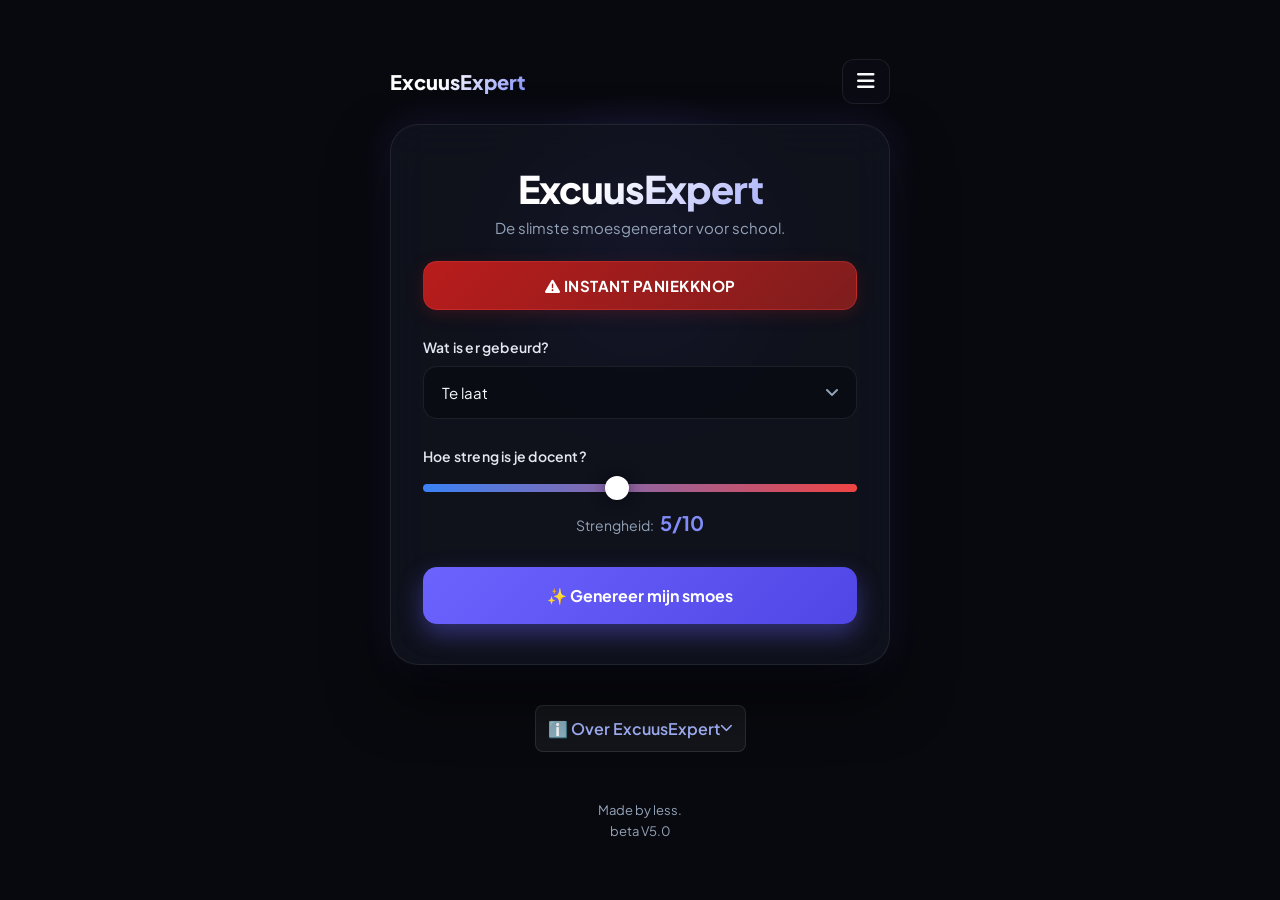
==== index.html @ adcd4248 "Update navigation menu with new links" ====
<!DOCTYPE html>
<html lang="nl">
<head>
  <meta charset="UTF-8">
  <meta name="viewport" content="width=device-width, initial-scale=1.0">

  <title>ExcuusExpert 🤫 De 100+ Beste Schoolsmoesjes (Die Écht Werken)</title>

  <!-- Google SEO & Favicon -->
  <meta name="description" content="Te laat gekomen of je huiswerk vergeten? 😱 Geen paniek! Vind op ExcuusExpert direct de meest geloofwaardige en waterdichte smoesjes voor school.">
  <link rel="icon" type="image/png" href="jouw-logo.png">
  <meta name="google-site-verification" content="6CH9S9xC1Fp_FROwEj38SJQM01kB6wiO9QQFOhzRPNw" />

  <!-- Modern Lettertype & FontAwesome Iconen -->
  <link rel="preconnect" href="https://fonts.googleapis.com">
  <link rel="preconnect" href="https://fonts.gstatic.com" crossorigin>
  <link href="https://fonts.googleapis.com/css2?family=Plus+Jakarta+Sans:wght@400;500;600;700;800&display=swap" rel="stylesheet">
  <link rel="stylesheet" href="https://cdnjs.cloudflare.com/ajax/libs/font-awesome/6.4.0/css/all.min.css">
  <script data-goatcounter="https://excuusexpert.goatcounter.com/count" async src="//gc.zgo.at/count.js"></script>

  <link rel="stylesheet" href="style.css">
</head>

<body>

  <!-- NAVBAR MET HAMBURGER MENU -->
  <header class="navbar">
    <div class="nav-brand">ExcuusExpert</div>
    <button class="hamburger-btn" id="hamburgerBtn" onclick="toggleMenu()" aria-label="Menu">
      <i class="fa-solid fa-bars" id="hamburgerIcon"></i>
    </button>
    <nav class="nav-menu" id="navMenu">
  <ul>
    <li><a href="#" onclick="toggleMenu()"><i class="fa-solid fa-house"></i> Home</a></li>
    <li><a href="https://excuusexpert.github.io/studytrack" target="_blank" onclick="toggleMenu()"><i class="fa-solid fa-calendar-check"></i> StudyTrack - Huiswerk & Toets Planner</a></li>
    <li><a href="#" onclick="toggleMenu(); openSubmitModal();"><i class="fa-solid fa-paper-plane"></i> Smoes Insturen</a></li>
    <li><a href="https://snapchat.com/add/Excuus-Expert" target="_blank" onclick="toggleMenu()"><i class="fa-brands fa-snapchat"></i> Snapchat</a></li>
  </ul>
</nav>
  </header>

  <div class="container">

    <h1 class="logo">ExcuusExpert</h1>
    <p class="description">De slimste smoesgenerator voor school.</p>

    <!-- INSTANT PANIEKKNOP -->
    <div class="panic-container">
      <button id="panicBtn" onclick="generatePanicExcuse()">
        <i class="fa-solid fa-triangle-exclamation"></i> INSTANT PANIEKKNOP
      </button>
    </div>

    <label for="probleem">Wat is er gebeurd?</label>
    <div class="select-wrapper">
      <select id="probleem">
        <option value="Te laat">Te laat</option>
        <option value="Huiswerk vergeten">Huiswerk vergeten</option>
        <option value="Proefwerk niet geleerd">Proefwerk niet geleerd</option>
        <option value="Boek vergeten">Boek vergeten</option>
        <option value="Te weinig tijd gehad">Te weinig tijd gehad</option>
      </select>
    </div>

    <div class="slider-container">
      <label for="strengheid">Hoe streng is je docent?</label>
      <input
        class="slider"
        type="range"
        id="strengheid"
        min="1"
        max="10"
        value="5"
        step="1"
        oninput="document.getElementById('strengheidWaarde').textContent = this.value;"
      >
      <div class="strength-display">
        Strengheid: <span class="strength-number"><span id="strengheidWaarde">5</span>/10</span>
      </div>
    </div>

    <button class="generate-button" id="generateButton" type="button">
      ✨ Genereer mijn smoes
    </button>

    <div class="result" id="result">
      <div class="result-title">
        <i class="fa-solid fa-lightbulb"></i> Jouw smoes
      </div>
      <div class="result-text" id="resultText"></div>

      <div class="button-group">
        <button id="copyBtn" class="action-btn">
          <i class="fa-regular fa-copy"></i> Kopieer
        </button>
        <button id="shareBtn" class="action-btn">
          <i class="fa-solid fa-share-nodes"></i> Deel dit!
        </button>
      </div>
    </div>

  </div>

  <!-- PANIEK MODAL POP-UP -->
  <div id="panicModal" class="modal-overlay" onclick="closePanicModal(event)">
    <div class="modal-card">
      <div class="modal-header">
        <span class="modal-badge">🚨 SPOEDEXCUUS</span>
        <button class="close-btn" onclick="closePanicModalDirect()">&times;</button>
      </div>
      <p id="panicText" class="modal-text"></p>
      <button class="copy-panic-btn" onclick="copyPanicExcuse()">
        <i class="fa-regular fa-copy"></i> Kopieer Excuus
      </button>
    </div>
  </div>

  <!-- INSTUUR MODAL POP-UP -->
  <div id="submitModal" class="modal-overlay" onclick="closeSubmitModal(event)">
    <div class="modal-card submit-card">
      <div class="modal-header">
        <span class="modal-badge" style="background: rgba(108, 99, 255, 0.2); color: #a5b4fc;">💡 SMOES INSTUREN</span>
        <button class="close-btn" onclick="closeSubmitModalDirect()">&times;</button>
      </div>
      
      <form id="excuseForm" action="https://formspree.io/f/xkjngdbl" method="POST" onsubmit="handleFormSubmit(event)">
        <textarea name="smoes" class="submit-textarea" placeholder="Typ hier jouw meesterlijke smoes..." required></textarea>
        <button type="submit" class="generate-button" style="margin-top: 0; padding: 12px;">
          🚀 Versturen
        </button>
      </form>
    </div>
  </div>
  
    <!-- INKLAPBAAR SEO-BLOK (Strak voor scholieren, perfect voor Google) -->
  <div class="seo-accordion-container" style="max-width: 600px; margin: 40px auto 20px auto; padding: 0 20px;">
    <details style="background: rgba(255, 255, 255, 0.05); border: 1px solid rgba(255, 255, 255, 0.1); border-radius: 8px; padding: 12px; cursor: pointer;">
      <summary style="font-weight: 600; color: #a5b4fc; outline: none; list-style: none; display: flex; justify-content: space-between; align-items: center;">
        <span>ℹ️ Over ExcuusExpert</span>
        <i class="fa-solid fa-chevron-down" style="font-size: 0.8rem;"></i>
      </summary>
      <div class="seo-content" style="margin-top: 12px; font-size: 0.85rem; color: #cbd5e1; line-height: 1.6; text-align: left; cursor: default;">
        <h2 style="font-size: 1rem; color: #fff; margin-bottom: 8px;">Waarom ExcuusExpert?</h2>
        <p>Zit je in de knel op de middelbare school? ExcuusExpert helpt je direct uit de brand met de meest geloofwaardige <strong>schoolsmoesjes</strong>. Of je nu een <strong>excuus voor te laat komen</strong> zoekt, je <strong>huiswerk vergeten</strong> bent, of simpelweg <strong>te weinig tijd gehad</strong> hebt voor je proefwerk; onze slimme generator past het excuus aan op de strengheid van jouw docent. Gebruik de instant panieknop voor acute situaties in de gang!</p>
        <p style="margin-top: 8px;">Onze database bevat waterdichte smoesjes voor school. Mocht je zelf een goede smoes hebben, dan kan je altijd eentje insturen! Vermeld dan wel even in welke categorie en welke strengheid hij moet.</p>
      </div>
    </details>
  </div>

  <!-- FOOTER -->
  <footer class="footer-text">
    <p>Made by less.<br>
     
    
    
    <a href="https://snapchat.com/add/Excuus-Expert" target="_blank" rel="noopener noreferrer" class="footer-snapchat-btn">
       
    </a>

    <p>beta V5.0</p>
  </footer>

  <script src="script.js"></script>
</body>
</html>
---- style.css ----
:root {
  --bg-dark: #08090e;
  --card-bg: rgba(18, 20, 33, 0.75);
  --input-bg: rgba(10, 12, 20, 0.8);
  --border-color: rgba(255, 255, 255, 0.08);
  --border-hover: rgba(108, 99, 255, 0.4);
  --primary: #6c63ff;
  --primary-gradient: linear-gradient(135deg, #6c63ff 0%, #4f46e5 100%);
  --primary-glow: rgba(108, 99, 255, 0.4);
  --text-main: #f8fafc;
  --text-muted: #94a3b8;
}

* {
  box-sizing: border-box;
  margin: 0;
  padding: 0;
}

body {
  background-color: var(--bg-dark);
  color: var(--text-main);
  font-family: 'Plus Jakarta Sans', Arial, sans-serif;
  min-height: 100vh;
  display: flex;
  flex-direction: column;
  justify-content: center;
  align-items: center;
  padding: 24px 16px;
  overflow-x: hidden;
  position: relative;
}

body::before {
  content: '';
  position: absolute;
  width: 350px;
  height: 350px;
  background: radial-gradient(circle, rgba(108, 99, 255, 0.25) 0%, rgba(0,0,0,0) 70%);
  top: 10%;
  left: 50%;
  transform: translateX(-50%);
  z-index: -1;
  animation: pulseGlow 8s ease-in-out infinite alternate;
}

@keyframes pulseGlow {
  0% { transform: translateX(-50%) scale(0.8); opacity: 0.5; }
  100% { transform: translateX(-50%) scale(1.3); opacity: 0.9; }
}

/* ================================
   NAVBAR & HAMBURGER MENU
================================= */
.navbar {
  width: 100%;
  max-width: 500px;
  display: flex;
  justify-content: space-between;
  align-items: center;
  margin-bottom: 20px;
  position: relative;
  z-index: 1000;
}

.nav-brand {
  font-size: 20px;
  font-weight: 800;
  background: linear-gradient(135deg, #ffffff 40%, #818cf8 100%);
  -webkit-background-clip: text;
  -webkit-text-fill-color: transparent;
}

.hamburger-btn {
  background: var(--input-bg);
  border: 1px solid var(--border-color);
  color: var(--text-main);
  font-size: 20px;
  padding: 10px 14px;
  border-radius: 12px;
  cursor: pointer;
  transition: all 0.2s ease;
}

.hamburger-btn:hover {
  border-color: var(--border-hover);
  color: #818cf8;
}

.nav-menu {
  display: none;
  position: absolute;
  top: 50px;
  right: 0;
  width: 200px;
  background: rgba(18, 20, 33, 0.95);
  backdrop-filter: blur(20px);
  -webkit-backdrop-filter: blur(20px);
  border: 1px solid var(--border-color);
  border-radius: 16px;
  padding: 10px 0;
  box-shadow: 0 10px 30px rgba(0, 0, 0, 0.5);
}

.nav-menu.active {
  display: block;
  animation: popup 0.2s cubic-bezier(0.16, 1, 0.3, 1);
}

.nav-menu ul {
  list-style: none;
}

.nav-menu li a {
  display: flex;
  align-items: center;
  gap: 10px;
  padding: 12px 20px;
  color: var(--text-main);
  text-decoration: none;
  font-size: 14px;
  font-weight: 600;
  transition: background 0.2s ease, color 0.2s ease;
}

.nav-menu li a:hover {
  background: rgba(108, 99, 255, 0.15);
  color: #818cf8;
}

/* ================================
   CONTAINER (GLASSMORPHISM)
================================= */
.container {
  width: 100%;
  max-width: 500px;
  background: var(--card-bg);
  backdrop-filter: blur(20px);
  -webkit-backdrop-filter: blur(20px);
  padding: 40px 32px;
  border-radius: 28px;
  border: 1px solid var(--border-color);
  box-shadow: 0 30px 60px rgba(0, 0, 0, 0.6),
              0 0 40px rgba(108, 99, 255, 0.15);
  transition: border-color 0.3s ease;
}

.logo {
  text-align: center;
  font-size: 38px;
  font-weight: 800;
  margin-bottom: 6px;
  background: linear-gradient(135deg, #ffffff 40%, #818cf8 100%);
  -webkit-background-clip: text;
  -webkit-text-fill-color: transparent;
  letter-spacing: -1px;
}

.description {
  text-align: center;
  color: var(--text-muted);
  font-size: 15px;
  margin-bottom: 24px;
}

/* ================================
   PANIEKKNOP STYLING
================================= */
.panic-container {
  width: 100%;
  margin: 0 auto 28px auto;
  text-align: center;
}

#panicBtn {
  width: 100%;
  padding: 14px 18px;
  background: linear-gradient(135deg, #b91c1c 0%, #7f1d1d 100%);
  color: #ffffff;
  font-family: inherit;
  font-size: 15px;
  font-weight: 700;
  border: 1px solid rgba(239, 68, 68, 0.3);
  border-radius: 14px;
  cursor: pointer;
  box-shadow: 0 4px 15px rgba(127, 29, 29, 0.35);
  transition: all 0.2s ease;
  letter-spacing: 0.5px;
}

#panicBtn:hover {
  background: linear-gradient(135deg, #dc2626 0%, #991b1b 100%);
  box-shadow: 0 6px 20px rgba(220, 38, 38, 0.4);
}

#panicBtn:active {
  transform: scale(0.98);
}

label {
  display: block;
  font-size: 14px;
  font-weight: 600;
  margin-bottom: 10px;
  color: #e2e8f0;
  letter-spacing: 0.2px;
}

.select-wrapper {
  position: relative;
}

.select-wrapper::after {
  content: '\f107';
  font-family: 'Font Awesome 6 Free';
  font-weight: 900;
  position: absolute;
  right: 18px;
  top: 50%;
  transform: translateY(-50%);
  color: var(--text-muted);
  pointer-events: none;
  transition: color 0.2s ease;
}

select {
  width: 100%;
  padding: 16px 18px;
  background: var(--input-bg);
  color: var(--text-main);
  border: 1px solid var(--border-color);
  border-radius: 14px;
  font-size: 15px;
  font-family: inherit;
  outline: none;
  cursor: pointer;
  appearance: none;
  -webkit-appearance: none;
  transition: all 0.25s ease;
}

select:hover, select:focus {
  border-color: var(--border-hover);
  box-shadow: 0 0 15px rgba(108, 99, 255, 0.15);
}

.slider-container {
  margin-top: 28px;
}

.slider {
  width: 100%;
  height: 8px;
  border-radius: 10px;
  background: linear-gradient(to right, #3b82f6, #ef4444);
  outline: none;
  cursor: pointer;
  appearance: none;
  -webkit-appearance: none;
}

.slider::-webkit-slider-thumb {
  appearance: none;
  -webkit-appearance: none;
  width: 24px;
  height: 24px;
  border-radius: 50%;
  background: #ffffff;
  box-shadow: 0 0 15px rgba(0, 0, 0, 0.5);
  cursor: pointer;
  transition: transform 0.15s ease, box-shadow 0.15s ease;
}

.slider::-webkit-slider-thumb:hover {
  transform: scale(1.15);
  box-shadow: 0 0 20px rgba(255, 255, 255, 0.8);
}

.strength-display {
  text-align: center;
  margin-top: 14px;
  color: var(--text-muted);
  font-size: 14px;
}

.strength-number {
  color: #818cf8;
  font-size: 20px;
  font-weight: 700;
  margin-left: 4px;
}

.generate-button {
  width: 100%;
  margin-top: 32px;
  padding: 18px;
  border: none;
  border-radius: 14px;
  background: var(--primary-gradient);
  color: white;
  font-size: 16px;
  font-weight: 700;
  font-family: inherit;
  cursor: pointer;
  box-shadow: 0 10px 25px var(--primary-glow);
  transition: all 0.25s ease;
  position: relative;
  overflow: hidden;
}

.generate-button:hover {
  transform: translateY(-2px);
  box-shadow: 0 14px 30px rgba(108, 99, 255, 0.5);
}

.generate-button:active {
  transform: translateY(1px);
}

.generate-button:disabled {
  opacity: 0.6;
  cursor: not-allowed;
  transform: none;
}

.result {
  display: none;
  margin-top: 28px;
  padding: 24px;
  background: var(--input-bg);
  border: 1px solid var(--border-color);
  border-radius: 18px;
  animation: popup 0.3s cubic-bezier(0.16, 1, 0.3, 1);
}

@keyframes popup {
  from { opacity: 0; transform: translateY(12px) scale(0.98); }
  to { opacity: 1; transform: translateY(0) scale(1); }
}

.result-title {
  color: #818cf8;
  font-weight: 700;
  font-size: 12px;
  text-transform: uppercase;
  letter-spacing: 1px;
  margin-bottom: 12px;
  display: flex;
  align-items: center;
  gap: 6px;
}

.result-text {
  color: #f1f5f9;
  line-height: 1.65;
  font-size: 16px;
  font-weight: 500;
}

.button-group {
  display: grid;
  grid-template-columns: 1fr 1fr;
  gap: 12px;
  margin-top: 20px;
}

.action-btn {
  padding: 14px 16px;
  border: none;
  border-radius: 12px;
  font-size: 14px;
  font-weight: 700;
  font-family: inherit;
  cursor: pointer;
  display: flex;
  align-items: center;
  justify-content: center;
  gap: 8px;
  transition: all 0.2s ease;
}

#copyBtn {
  background: rgba(255, 255, 255, 0.05);
  color: var(--text-main);
  border: 1px solid var(--border-color);
}

#copyBtn:hover {
  background: rgba(255, 255, 255, 0.1);
  border-color: rgba(255, 255, 255, 0.2);
}

#shareBtn {
  background: var(--primary-gradient);
  color: #ffffff;
  box-shadow: 0 4px 15px var(--primary-glow);
}

#shareBtn:hover {
  transform: translateY(-1px);
  box-shadow: 0 6px 20px rgba(108, 99, 255, 0.5);
}

.footer-text {
  text-align: center;
  color: var(--text-muted);
  font-size: 13px;
  margin-top: 28px;
  line-height: 1.6;
}

.footer-text a {
  color: #818cf8;
  text-decoration: none;
  transition: color 0.2s ease;
}

.footer-text a:hover {
  color: #ffffff;
  text-decoration: underline;
}

.footer-submit-btn {
  color: #818cf8;
  background: none;
  border: none;
  font-family: inherit;
  font-size: 13px;
  font-weight: 700;
  cursor: pointer;
  text-decoration: underline;
  padding: 0;
}

.footer-submit-btn:hover {
  color: #ffffff;
}

.modal-overlay {
  display: none;
  position: fixed;
  top: 0;
  left: 0;
  width: 100vw;
  height: 100vh;
  background: rgba(4, 5, 8, 0.85);
  backdrop-filter: blur(8px);
  -webkit-backdrop-filter: blur(8px);
  z-index: 9999;
  justify-content: center;
  align-items: center;
  padding: 20px;
  box-sizing: border-box;
}

.modal-card {
  background: rgba(18, 20, 33, 0.95);
  border: 1px solid rgba(239, 68, 68, 0.4);
  box-shadow: 0 0 40px rgba(239, 68, 68, 0.25);
  border-radius: 24px;
  padding: 24px;
  max-width: 420px;
  width: 100%;
  text-align: center;
  margin: auto;
  box-sizing: border-box;
  animation: popUp 0.25s ease-out;
}

.submit-card {
  border-color: rgba(108, 99, 255, 0.4) !important;
  box-shadow: 0 0 40px rgba(108, 99, 255, 0.25) !important;
}

.submit-textarea {
  width: 100%;
  min-height: 90px;
  background: var(--input-bg);
  color: var(--text-main);
  border: 1px solid var(--border-color);
  border-radius: 12px;
  padding: 12px;
  font-family: inherit;
  font-size: 14px;
  resize: vertical;
  margin-bottom: 16px;
  outline: none;
  box-sizing: border-box;
}

.submit-textarea:focus {
  border-color: var(--border-hover);
}

@keyframes popUp {
  from { transform: scale(0.8); opacity: 0; }
  to { transform: scale(1); opacity: 1; }
}

.modal-header {
  display: flex;
  justify-content: space-between;
  align-items: center;
  margin-bottom: 16px;
}

.modal-badge {
  background: rgba(239, 68, 68, 0.2);
  color: #fca5a5;
  font-size: 11px;
  font-weight: 800;
  padding: 4px 12px;
  border-radius: 20px;
}

.close-btn {
  background: none;
  border: none;
  color: #94a3b8;
  font-size: 24px;
  cursor: pointer;
}

.modal-text {
  font-size: 16px;
  color: #ffffff;
  line-height: 1.5;
  margin-bottom: 20px;
  font-weight: 600;
}

.copy-panic-btn {
  width: 100%;
  padding: 12px;
  background: rgba(255, 255, 255, 0.08);
  border: 1px solid rgba(255, 255, 255, 0.15);
  border-radius: 12px;
  color: #fff;
  font-weight: 700;
  cursor: pointer;
}

@media (max-width: 500px) {
  .container { padding: 28px 20px; }
  .logo { font-size: 32px; }
  .button-group { grid-template-columns: 1fr; }
}
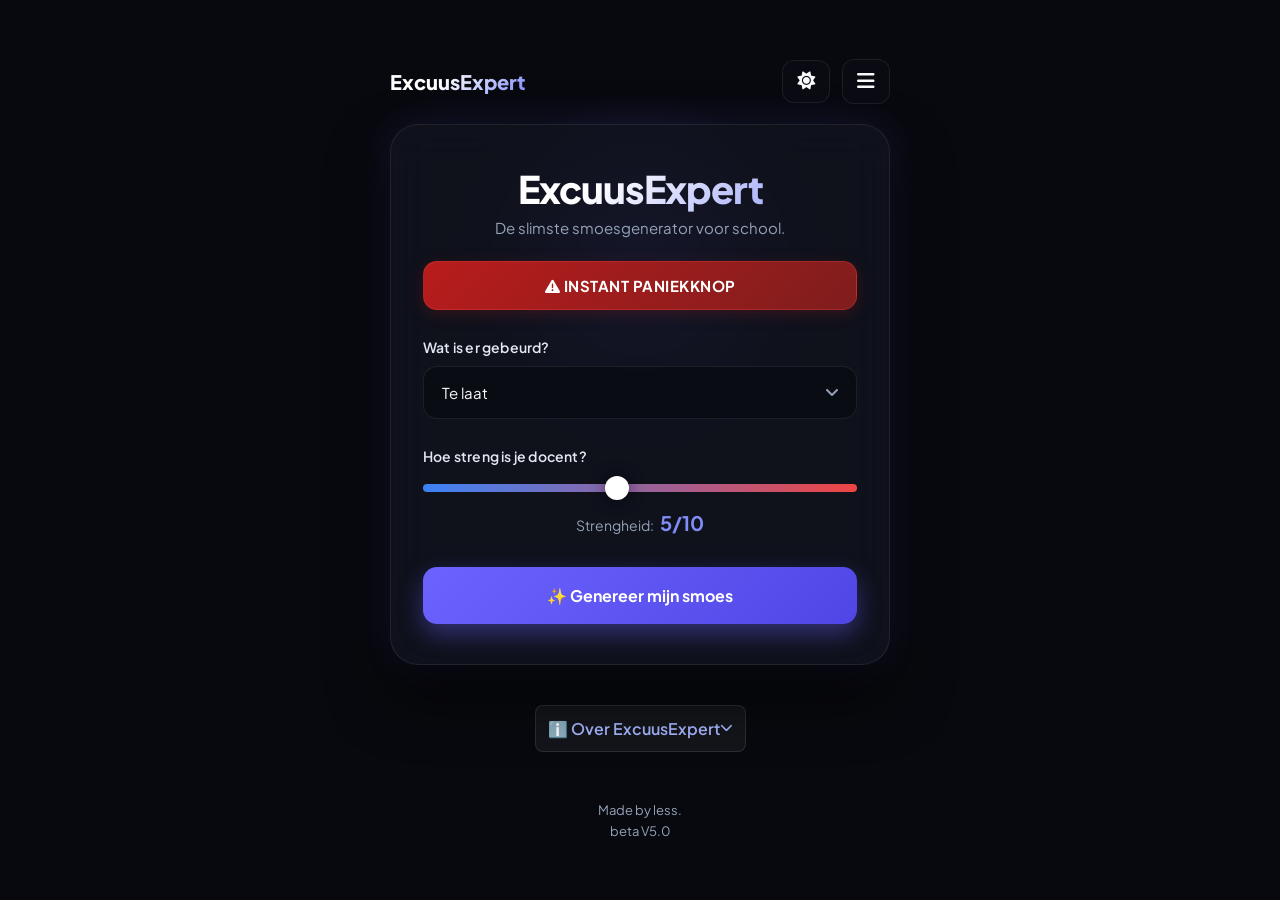
==== commit 5626e564: "Update navbar and footer structure in index.html" ====
--- a/index.html
+++ b/index.html
@@ -23,25 +23,33 @@
 
 <body>
 
-  <!-- NAVBAR MET HAMBURGER MENU -->
+  <!-- NAVBAR MET THEMA TOGGLE & HAMBURGER MENU -->
   <header class="navbar">
-    <div class="nav-brand">ExcuusExpert</div>
-    <button class="hamburger-btn" id="hamburgerBtn" onclick="toggleMenu()" aria-label="Menu">
-      <i class="fa-solid fa-bars" id="hamburgerIcon"></i>
-    </button>
+    <div class="nav-brand">Excuus<span>Expert</span></div>
+
+    <div class="nav-actions">
+      <button class="theme-toggle-btn" id="themeToggleBtn" onclick="toggleTheme()" aria-label="Thema wisselen">
+        <i class="fa-solid fa-sun" id="themeIcon"></i>
+      </button>
+
+      <button class="hamburger-btn" id="hamburgerBtn" onclick="toggleMenu()" aria-label="Menu">
+        <i class="fa-solid fa-bars" id="hamburgerIcon"></i>
+      </button>
+    </div>
+
     <nav class="nav-menu" id="navMenu">
-  <ul>
-    <li><a href="#" onclick="toggleMenu()"><i class="fa-solid fa-house"></i> Home</a></li>
-    <li><a href="https://excuusexpert.github.io/studytrack" target="_blank" onclick="toggleMenu()"><i class="fa-solid fa-calendar-check"></i> StudyTrack - Huiswerk & Toets Planner</a></li>
-    <li><a href="#" onclick="toggleMenu(); openSubmitModal();"><i class="fa-solid fa-paper-plane"></i> Smoes Insturen</a></li>
-    <li><a href="https://snapchat.com/add/Excuus-Expert" target="_blank" onclick="toggleMenu()"><i class="fa-brands fa-snapchat"></i> Snapchat</a></li>
-  </ul>
-</nav>
+      <ul>
+        <li><a href="https://excuusexpert.github.io/home/" onclick="toggleMenu()"><i class="fa-solid fa-house"></i> Home</a></li>
+        <li><a href="https://excuusexpert.github.io/studytrack" target="_blank" onclick="toggleMenu()"><i class="fa-solid fa-calendar-check"></i> StudyTrack - Huiswerk & Toets Planner</a></li>
+        <li><a href="#" onclick="toggleMenu(); openSubmitModal();"><i class="fa-solid fa-paper-plane"></i> Smoes Insturen</a></li>
+        <li><a href="https://snapchat.com/add/Excuus-Expert" target="_blank" onclick="toggleMenu()"><i class="fa-brands fa-snapchat"></i> Snapchat</a></li>
+      </ul>
+    </nav>
   </header>
 
   <div class="container">
 
-    <h1 class="logo">ExcuusExpert</h1>
+    <h1 class="logo">Excuus<span>Expert</span></h1>
     <p class="description">De slimste smoesgenerator voor school.</p>
 
     <!-- INSTANT PANIEKKNOP -->
@@ -132,7 +140,7 @@
     </div>
   </div>
   
-    <!-- INKLAPBAAR SEO-BLOK (Strak voor scholieren, perfect voor Google) -->
+  <!-- INKLAPBAAR SEO-BLOK -->
   <div class="seo-accordion-container" style="max-width: 600px; margin: 40px auto 20px auto; padding: 0 20px;">
     <details style="background: rgba(255, 255, 255, 0.05); border: 1px solid rgba(255, 255, 255, 0.1); border-radius: 8px; padding: 12px; cursor: pointer;">
       <summary style="font-weight: 600; color: #a5b4fc; outline: none; list-style: none; display: flex; justify-content: space-between; align-items: center;">
@@ -149,14 +157,8 @@
 
   <!-- FOOTER -->
   <footer class="footer-text">
-    <p>Made by less.<br>
-     
-    
-    
-    <a href="https://snapchat.com/add/Excuus-Expert" target="_blank" rel="noopener noreferrer" class="footer-snapchat-btn">
-       
-    </a>
-
+    <p>Made by less.</p>
+    <a href="https://snapchat.com/add/Excuus-Expert" target="_blank" rel="noopener noreferrer" class="footer-snapchat-btn"></a>
     <p>beta V5.0</p>
   </footer>
 
--- a/style.css
+++ b/style.css
@@ -545,3 +545,136 @@
   .logo { font-size: 32px; }
   .button-group { grid-template-columns: 1fr; }
 }
+/* Licht modus variabelen */
+body.light-mode {
+  --bg-dark: #f8fafc;
+  --card-bg: rgba(255, 255, 255, 0.85);
+  --input-bg: rgba(241, 245, 249, 0.9);
+  --border-color: rgba(0, 0, 0, 0.1);
+  --border-hover: rgba(108, 99, 255, 0.6);
+  --text-main: #0f172a;
+  --text-muted: #475569;
+}
+
+body.light-mode label {
+  color: #1e293b;
+}
+
+body.light-mode .result-text,
+body.light-mode .modal-text {
+  color: #0f172a;
+}
+
+/* Tekst-logo donker maken in licht modus */
+.logo {
+  transition: color 0.3s ease;
+}
+
+body.light-mode .logo,
+body.light-mode .logo a,
+body.light-mode .logo h1,
+body.light-mode .logo h2 {
+  color: #0f172a;
+}
+
+/* Navbar uitlijning & knoppen */
+.navbar {
+  display: flex;
+  justify-content: space-between;
+  align-items: center;
+}
+
+.nav-actions {
+  display: flex;
+  align-items: center;
+  gap: 12px;
+}
+
+.theme-toggle-btn {
+  background: var(--input-bg);
+  border: 1px solid var(--border-color);
+  color: var(--text-main);
+  font-size: 18px;
+  padding: 10px 14px;
+  border-radius: 12px;
+  cursor: pointer;
+  transition: all 0.2s ease;
+}
+
+.theme-toggle-btn:hover {
+  border-color: var(--border-hover);
+  color: #818cf8;
+}
+/* Logo-tekst fix voor licht modus */
+body.light-mode .nav-brand,
+body.light-mode .logo {
+  color: #0f172a !important;
+  -webkit-text-fill-color: #0f172a !important;
+  background: transparent !important;
+}
+
+body.light-mode .nav-brand span,
+body.light-mode .logo span {
+  display: inline-block;
+  background: linear-gradient(135deg, #6c63ff, #a855f7) !important;
+  -webkit-background-clip: text !important;
+  background-clip: text !important;
+  -webkit-text-fill-color: transparent !important;
+  color: transparent !important;
+}
+/* SEO-accordion aanpassingen voor licht modus */
+body.light-mode .seo-accordion-container details {
+  background: rgba(0, 0, 0, 0.03) !important;
+  border-color: rgba(0, 0, 0, 0.1) !important;
+}
+
+body.light-mode .seo-accordion-container summary {
+  color: #4f46e5 !important;
+}
+
+body.light-mode .seo-accordion-container h2 {
+  color: #0f172a !important;
+}
+
+body.light-mode .seo-accordion-container .seo-content,
+body.light-mode .seo-accordion-container p,
+body.light-mode .seo-accordion-container strong {
+  color: #334155 !important;
+}
+/* Hamburgermenu knop + uitklapmenu fix voor licht modus */
+
+/* 1. Hamburgerknop stijlen */
+body.light-mode .hamburger-btn,
+body.light-mode .hamburger {
+  background: var(--input-bg) !important;
+  border: 1px solid var(--border-color) !important;
+  color: #0f172a !important;
+}
+
+/* Voor FontAwesome icoontje */
+body.light-mode .hamburger-btn i,
+body.light-mode #hamburgerIcon {
+  color: #0f172a !important;
+}
+
+/* Voor losse streepjes (span-elementen) */
+body.light-mode .hamburger-btn span,
+body.light-mode .hamburger span {
+  background-color: #0f172a !important;
+}
+
+/* 2. Geopende menu-dropdown aanpassen */
+body.light-mode .nav-menu {
+  background: rgba(255, 255, 255, 0.95) !important;
+  border: 1px solid rgba(0, 0, 0, 0.1) !important;
+  box-shadow: 0 10px 25px rgba(0, 0, 0, 0.08) !important;
+}
+
+body.light-mode .nav-menu a {
+  color: #0f172a !important;
+}
+
+body.light-mode .nav-menu a:hover {
+  background: rgba(108, 99, 255, 0.1) !important;
+  color: #6c63ff !important;
+}
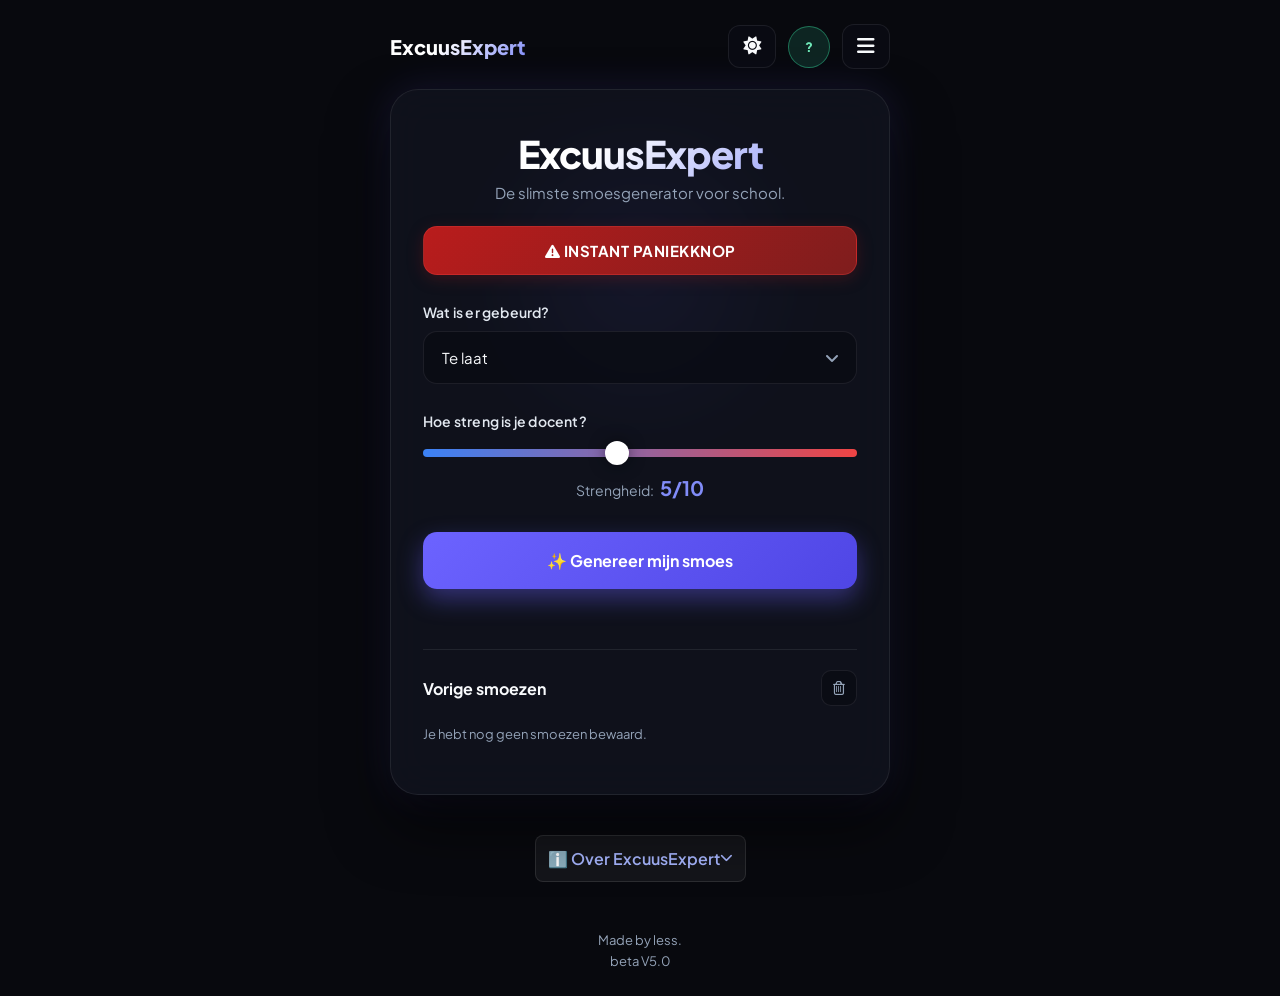
==== commit 26aed261: "Add files via upload" ====
--- a/index.html
+++ b/index.html
@@ -32,6 +32,10 @@
         <i class="fa-solid fa-sun" id="themeIcon"></i>
       </button>
 
+      <button class="profile-avatar-btn" id="profileAvatarBtn" type="button" aria-label="Lokaal profiel openen">
+        <span id="profileAvatarInitials">?</span>
+      </button>
+
       <button class="hamburger-btn" id="hamburgerBtn" onclick="toggleMenu()" aria-label="Menu">
         <i class="fa-solid fa-bars" id="hamburgerIcon"></i>
       </button>
@@ -39,7 +43,7 @@
 
     <nav class="nav-menu" id="navMenu">
       <ul>
-        <li><a href="https://excuusexpert.github.io/home/" onclick="toggleMenu()"><i class="fa-solid fa-house"></i> Home</a></li>
+        <li><a href="https://excuusexpert.github.io" onclick="toggleMenu()"><i class="fa-solid fa-house"></i> Home</a></li>
         <li><a href="https://excuusexpert.github.io/studytrack" target="_blank" onclick="toggleMenu()"><i class="fa-solid fa-calendar-check"></i> StudyTrack - Huiswerk & Toets Planner</a></li>
         <li><a href="#" onclick="toggleMenu(); openSubmitModal();"><i class="fa-solid fa-paper-plane"></i> Smoes Insturen</a></li>
         <li><a href="https://snapchat.com/add/Excuus-Expert" target="_blank" onclick="toggleMenu()"><i class="fa-brands fa-snapchat"></i> Snapchat</a></li>
@@ -67,7 +71,13 @@
         <option value="Proefwerk niet geleerd">Proefwerk niet geleerd</option>
         <option value="Boek vergeten">Boek vergeten</option>
         <option value="Te weinig tijd gehad">Te weinig tijd gehad</option>
+        <option value="custom">Ander onderwerp...</option>
       </select>
+    </div>
+
+    <div class="custom-topic-field" id="customTopicField" hidden>
+      <label for="customTopic">Waar gaat het over?</label>
+      <input id="customTopic" type="text" maxlength="180" placeholder="Bijvoorbeeld: presentatie niet voorbereid">
     </div>
 
     <div class="slider-container">
@@ -91,6 +101,8 @@
       ✨ Genereer mijn smoes
     </button>
 
+    <p class="generator-status" id="generatorStatus" role="status" aria-live="polite"></p>
+
     <div class="result" id="result">
       <div class="result-title">
         <i class="fa-solid fa-lightbulb"></i> Jouw smoes
@@ -107,6 +119,44 @@
       </div>
     </div>
 
+    <section class="history-section" aria-labelledby="historyTitle">
+      <div class="history-heading">
+        <h2 id="historyTitle">Vorige smoezen</h2>
+        <button class="clear-history-btn" id="clearHistoryBtn" type="button" aria-label="Geschiedenis wissen" title="Geschiedenis wissen">
+          <i class="fa-regular fa-trash-can" aria-hidden="true"></i>
+        </button>
+      </div>
+      <p class="history-empty" id="historyEmpty">Je hebt nog geen smoezen bewaard.</p>
+      <ol class="history-list" id="historyList"></ol>
+    </section>
+
+  </div>
+
+  <div id="profileModal" class="modal-overlay" onclick="closeProfileModal(event)">
+    <div class="modal-card profile-card" role="dialog" aria-modal="true" aria-labelledby="profileTitle">
+      <div class="modal-header">
+        <span class="modal-badge profile-badge"><i class="fa-regular fa-user"></i> LOKAAL PROFIEL</span>
+        <button class="close-btn" type="button" onclick="closeProfileModalDirect()" aria-label="Profielvenster sluiten">&times;</button>
+      </div>
+      <h2 class="profile-title" id="profileTitle">Jouw profiel</h2>
+      <form id="profileForm">
+        <label for="profileName">Naam</label>
+        <input class="profile-input" id="profileName" type="text" maxlength="40" autocomplete="name" placeholder="Bijvoorbeeld: Alex" required>
+
+        <label for="profileGroqApiKey">Jouw Groq API-sleutel</label>
+        <div class="api-key-input-wrap">
+          <input class="profile-input" id="profileGroqApiKey" type="password" autocomplete="off" spellcheck="false" placeholder="gsk_...">
+          <button class="key-visibility-btn" id="toggleApiKeyVisibility" type="button" aria-label="Toon API-sleutel">Toon</button>
+        </div>
+        <a class="profile-key-link" href="https://console.groq.com/keys" target="_blank" rel="noopener noreferrer">API-sleutel aanmaken bij GroqCloud <i class="fa-solid fa-arrow-up-right-from-square" aria-hidden="true"></i></a>
+        <p class="profile-security-note">Naam, sleutel en geschiedenis worden alleen in deze browser opgeslagen. De sleutel is niet versleuteld; gebruik dit niet op een gedeeld apparaat.</p>
+        <p class="profile-status" id="profileStatus" role="status" aria-live="polite"></p>
+        <div class="profile-actions">
+          <button class="generate-button" type="submit">Profiel opslaan</button>
+          <button class="profile-delete-btn" id="clearProfileBtn" type="button">Profiel verwijderen</button>
+        </div>
+      </form>
+    </div>
   </div>
 
   <!-- PANIEK MODAL POP-UP -->
--- a/style.css
+++ b/style.css
@@ -244,6 +244,77 @@
   box-shadow: 0 0 15px rgba(108, 99, 255, 0.15);
 }
 
+.custom-topic-field {
+  margin-top: 18px;
+  animation: popup 0.2s ease-out;
+}
+
+.custom-topic-field[hidden] {
+  display: none;
+}
+
+.custom-topic-field input {
+  width: 100%;
+  padding: 16px 18px;
+  background: var(--input-bg);
+  color: var(--text-main);
+  border: 1px solid var(--border-color);
+  border-radius: 14px;
+  font: inherit;
+  outline: none;
+  transition: border-color 0.2s ease, box-shadow 0.2s ease;
+}
+
+.custom-topic-field input:focus {
+  border-color: var(--border-hover);
+  box-shadow: 0 0 15px rgba(108, 99, 255, 0.15);
+}
+
+.api-key-field {
+  margin-top: 20px;
+}
+
+.api-key-input-wrap {
+  display: flex;
+  gap: 8px;
+}
+
+.api-key-input-wrap input {
+  flex: 1;
+  min-width: 0;
+  padding: 14px 16px;
+  background: var(--input-bg);
+  color: var(--text-main);
+  border: 1px solid var(--border-color);
+  border-radius: 12px;
+  font: inherit;
+  outline: none;
+}
+
+.api-key-input-wrap input:focus {
+  border-color: var(--border-hover);
+  box-shadow: 0 0 15px rgba(108, 99, 255, 0.15);
+}
+
+.key-visibility-btn {
+  padding: 0 14px;
+  background: var(--input-bg);
+  color: var(--text-main);
+  border: 1px solid var(--border-color);
+  border-radius: 12px;
+  font: inherit;
+  font-size: 13px;
+  font-weight: 700;
+  cursor: pointer;
+}
+
+.api-key-note {
+  margin-top: 8px;
+  color: var(--text-muted);
+  font-size: 12px;
+  line-height: 1.5;
+}
+
 .slider-container {
   margin-top: 28px;
 }
@@ -323,6 +394,15 @@
   transform: none;
 }
 
+.generator-status {
+  min-height: 20px;
+  margin-top: 12px;
+  color: var(--text-muted);
+  font-size: 13px;
+  line-height: 1.5;
+  text-align: center;
+}
+
 .result {
   display: none;
   margin-top: 28px;
@@ -357,6 +437,92 @@
   font-weight: 500;
 }
 
+.history-section {
+  margin-top: 28px;
+  border-top: 1px solid var(--border-color);
+  padding-top: 20px;
+}
+
+.history-heading {
+  display: flex;
+  justify-content: space-between;
+  align-items: center;
+  margin-bottom: 8px;
+}
+
+.history-heading h2 {
+  color: var(--text-main);
+  font-size: 16px;
+  font-weight: 700;
+}
+
+.clear-history-btn {
+  width: 36px;
+  height: 36px;
+  border: 1px solid var(--border-color);
+  border-radius: 10px;
+  background: var(--input-bg);
+  color: var(--text-muted);
+  cursor: pointer;
+}
+
+.clear-history-btn:hover {
+  color: #ef4444;
+  border-color: rgba(239, 68, 68, 0.4);
+}
+
+.history-empty {
+  padding: 12px 0;
+  color: var(--text-muted);
+  font-size: 13px;
+}
+
+.history-list {
+  display: grid;
+  list-style: none;
+  max-height: 340px;
+  overflow-y: auto;
+}
+
+.history-entry {
+  display: grid;
+  gap: 5px;
+  width: 100%;
+  padding: 13px 2px;
+  border: 0;
+  border-bottom: 1px solid var(--border-color);
+  background: transparent;
+  color: var(--text-main);
+  font: inherit;
+  text-align: left;
+  cursor: pointer;
+}
+
+.history-entry:hover .history-excuse {
+  color: #818cf8;
+}
+
+.history-topic {
+  color: #818cf8;
+  font-size: 12px;
+  font-weight: 700;
+}
+
+.history-excuse {
+  display: -webkit-box;
+  overflow: hidden;
+  color: var(--text-main);
+  font-size: 13px;
+  line-height: 1.45;
+  -webkit-box-orient: vertical;
+  -webkit-line-clamp: 2;
+}
+
+.history-date {
+  color: var(--text-muted);
+  font-size: 11px;
+}
+
 .button-group {
   display: grid;
   grid-template-columns: 1fr 1fr;
@@ -443,6 +609,9 @@
   left: 0;
   width: 100vw;
   height: 100vh;
+  height: 100dvh;
+  overflow-y: auto;
+  overscroll-behavior: contain;
   background: rgba(4, 5, 8, 0.85);
   backdrop-filter: blur(8px);
   -webkit-backdrop-filter: blur(8px);
@@ -470,6 +639,99 @@
 .submit-card {
   border-color: rgba(108, 99, 255, 0.4) !important;
   box-shadow: 0 0 40px rgba(108, 99, 255, 0.25) !important;
+}
+
+.profile-card {
+  max-width: 460px;
+  max-height: calc(100dvh - 40px);
+  overflow-y: auto;
+  overscroll-behavior: contain;
+  -webkit-overflow-scrolling: touch;
+  border-color: rgba(52, 211, 153, 0.35);
+  box-shadow: 0 0 40px rgba(52, 211, 153, 0.12);
+  text-align: left;
+}
+
+.profile-badge {
+  display: inline-flex;
+  align-items: center;
+  gap: 7px;
+  background: rgba(52, 211, 153, 0.14);
+  color: #6ee7b7;
+}
+
+.profile-title {
+  margin-bottom: 20px;
+  color: var(--text-main);
+  font-size: 22px;
+}
+
+.profile-input {
+  width: 100%;
+  min-width: 0;
+  margin-bottom: 16px;
+  padding: 14px 16px;
+  border: 1px solid var(--border-color);
+  border-radius: 12px;
+  background: var(--input-bg);
+  color: var(--text-main);
+  font: inherit;
+  outline: none;
+}
+
+.profile-input:focus {
+  border-color: var(--border-hover);
+  box-shadow: 0 0 15px rgba(108, 99, 255, 0.15);
+}
+
+.api-key-input-wrap .profile-input {
+  margin-bottom: 0;
+}
+
+.profile-key-link {
+  display: inline-flex;
+  align-items: center;
+  gap: 7px;
+  margin-top: 10px;
+  color: #6ee7b7;
+  font-size: 13px;
+  font-weight: 700;
+  line-height: 1.5;
+  text-decoration: none;
+}
+
+.profile-key-link:hover,
+.profile-key-link:focus-visible {
+  color: #a7f3d0;
+  text-decoration: underline;
+}
+
+.profile-security-note,
+.profile-status {
+  margin-top: 12px;
+  color: var(--text-muted);
+  font-size: 12px;
+  line-height: 1.5;
+}
+
+.profile-status {
+  min-height: 18px;
+}
+
+.profile-actions .generate-button {
+  margin-top: 8px;
+  padding: 14px;
+}
+
+.profile-delete-btn {
+  display: block;
+  margin: 14px auto 0;
+  border: 0;
+  background: transparent;
+  color: #f87171;
+  font: inherit;
+  font-size: 13px;
+  cursor: pointer;
 }
 
 .submit-textarea {
@@ -541,9 +803,92 @@
 }
 
 @media (max-width: 500px) {
-  .container { padding: 28px 20px; }
-  .logo { font-size: 32px; }
-  .button-group { grid-template-columns: 1fr; }
+  body {
+    min-height: 100vh;
+    min-height: 100svh;
+    justify-content: flex-start;
+    padding: max(16px, env(safe-area-inset-top)) 12px max(20px, env(safe-area-inset-bottom));
+  }
+
+  .navbar {
+    margin-bottom: 16px;
+  }
+
+  .nav-brand {
+    font-size: 18px;
+  }
+
+  .nav-actions {
+    flex: 0 0 auto;
+    gap: 8px;
+  }
+
+  .theme-toggle-btn,
+  .hamburger-btn {
+    width: 44px;
+    height: 44px;
+    display: grid;
+    place-items: center;
+    padding: 0;
+  }
+
+  .profile-avatar-btn {
+    width: 44px;
+    height: 44px;
+    flex-basis: 44px;
+  }
+
+  .container {
+    padding: 26px 20px;
+    border-radius: 22px;
+  }
+
+  .logo {
+    font-size: 32px;
+  }
+
+  .result {
+    padding: 18px;
+  }
+
+  .button-group {
+    grid-template-columns: 1fr;
+  }
+
+  .modal-overlay {
+    align-items: flex-start;
+    padding: max(16px, env(safe-area-inset-top)) 12px max(16px, env(safe-area-inset-bottom));
+  }
+
+  .modal-card {
+    max-height: calc(100dvh - 32px);
+    overflow-y: auto;
+    padding: 20px;
+    border-radius: 20px;
+  }
+}
+
+@media (max-width: 360px) {
+  .nav-brand {
+    font-size: 16px;
+  }
+
+  .nav-actions {
+    gap: 6px;
+  }
+
+  .container {
+    padding: 22px 16px;
+  }
+
+  .logo {
+    font-size: 29px;
+  }
+
+  #panicBtn {
+    padding: 13px 10px;
+    font-size: 13px;
+  }
 }
 /* Licht modus variabelen */
 body.light-mode {
@@ -561,8 +906,13 @@
 }
 
 body.light-mode .result-text,
-body.light-mode .modal-text {
+body.light-mode .modal-text,
+body.light-mode .history-excuse {
   color: #0f172a;
+}
+
+body.light-mode .profile-card {
+  background: rgba(255, 255, 255, 0.98);
 }
 
 /* Tekst-logo donker maken in licht modus */
@@ -588,6 +938,28 @@
   display: flex;
   align-items: center;
   gap: 12px;
+}
+
+.profile-avatar-btn {
+  width: 42px;
+  height: 42px;
+  flex: 0 0 42px;
+  display: grid;
+  place-items: center;
+  border: 1px solid rgba(52, 211, 153, 0.45);
+  border-radius: 50%;
+  background: rgba(52, 211, 153, 0.14);
+  color: #6ee7b7;
+  font-family: inherit;
+  font-size: 13px;
+  font-weight: 800;
+  cursor: pointer;
+  transition: background 0.2s ease, border-color 0.2s ease;
+}
+
+.profile-avatar-btn:hover {
+  background: rgba(52, 211, 153, 0.24);
+  border-color: rgba(52, 211, 153, 0.8);
 }
 
 .theme-toggle-btn {
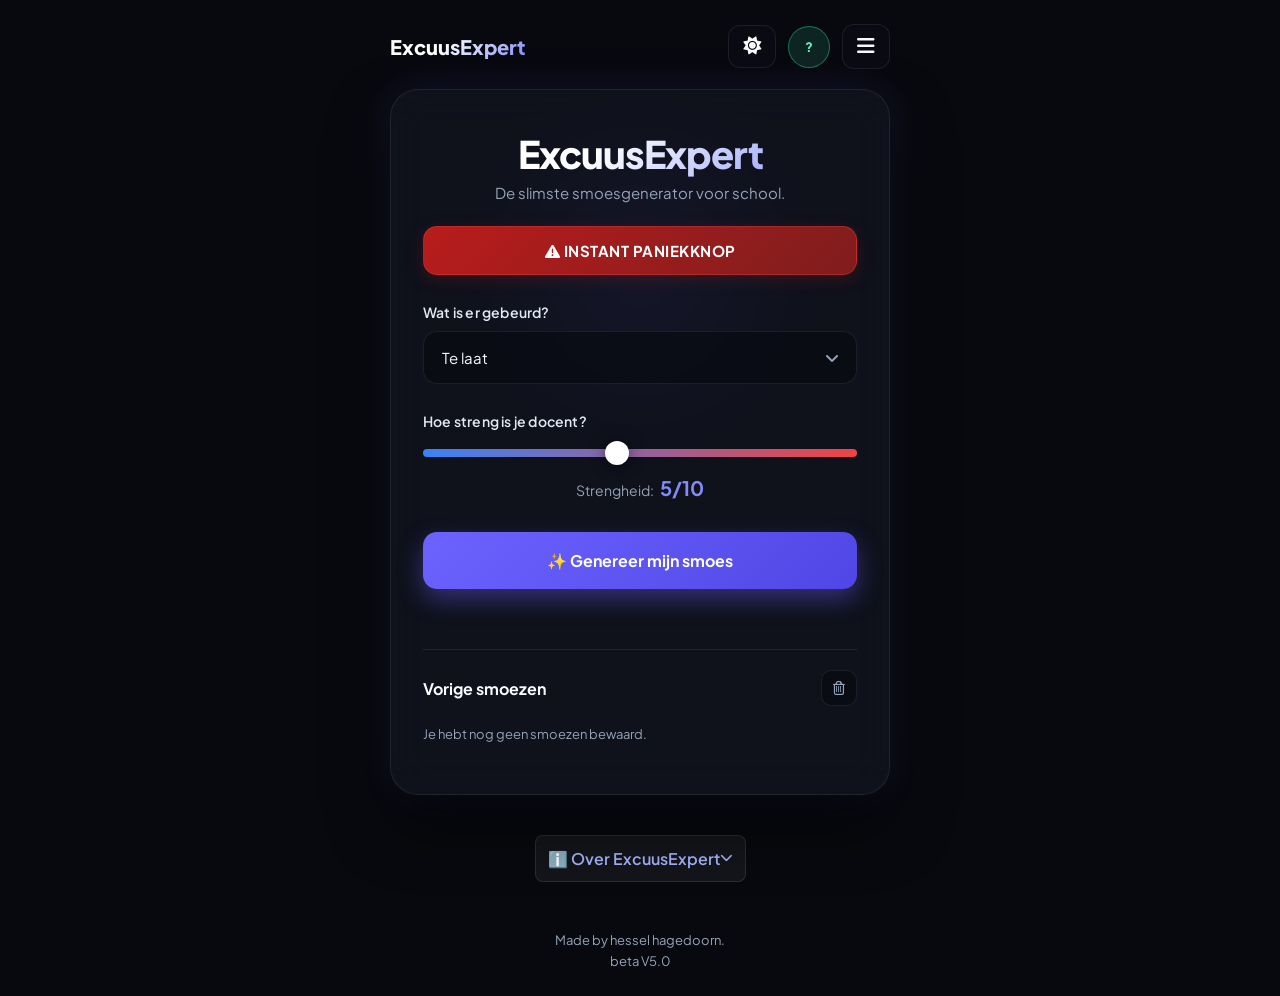
==== commit eee81f7b: "Update index.html" ====
--- a/index.html
+++ b/index.html
@@ -207,7 +207,7 @@
 
   <!-- FOOTER -->
   <footer class="footer-text">
-    <p>Made by less.</p>
+    <p>Made by hessel hagedoorn.</p>
     <a href="https://snapchat.com/add/Excuus-Expert" target="_blank" rel="noopener noreferrer" class="footer-snapchat-btn"></a>
     <p>beta V5.0</p>
   </footer>
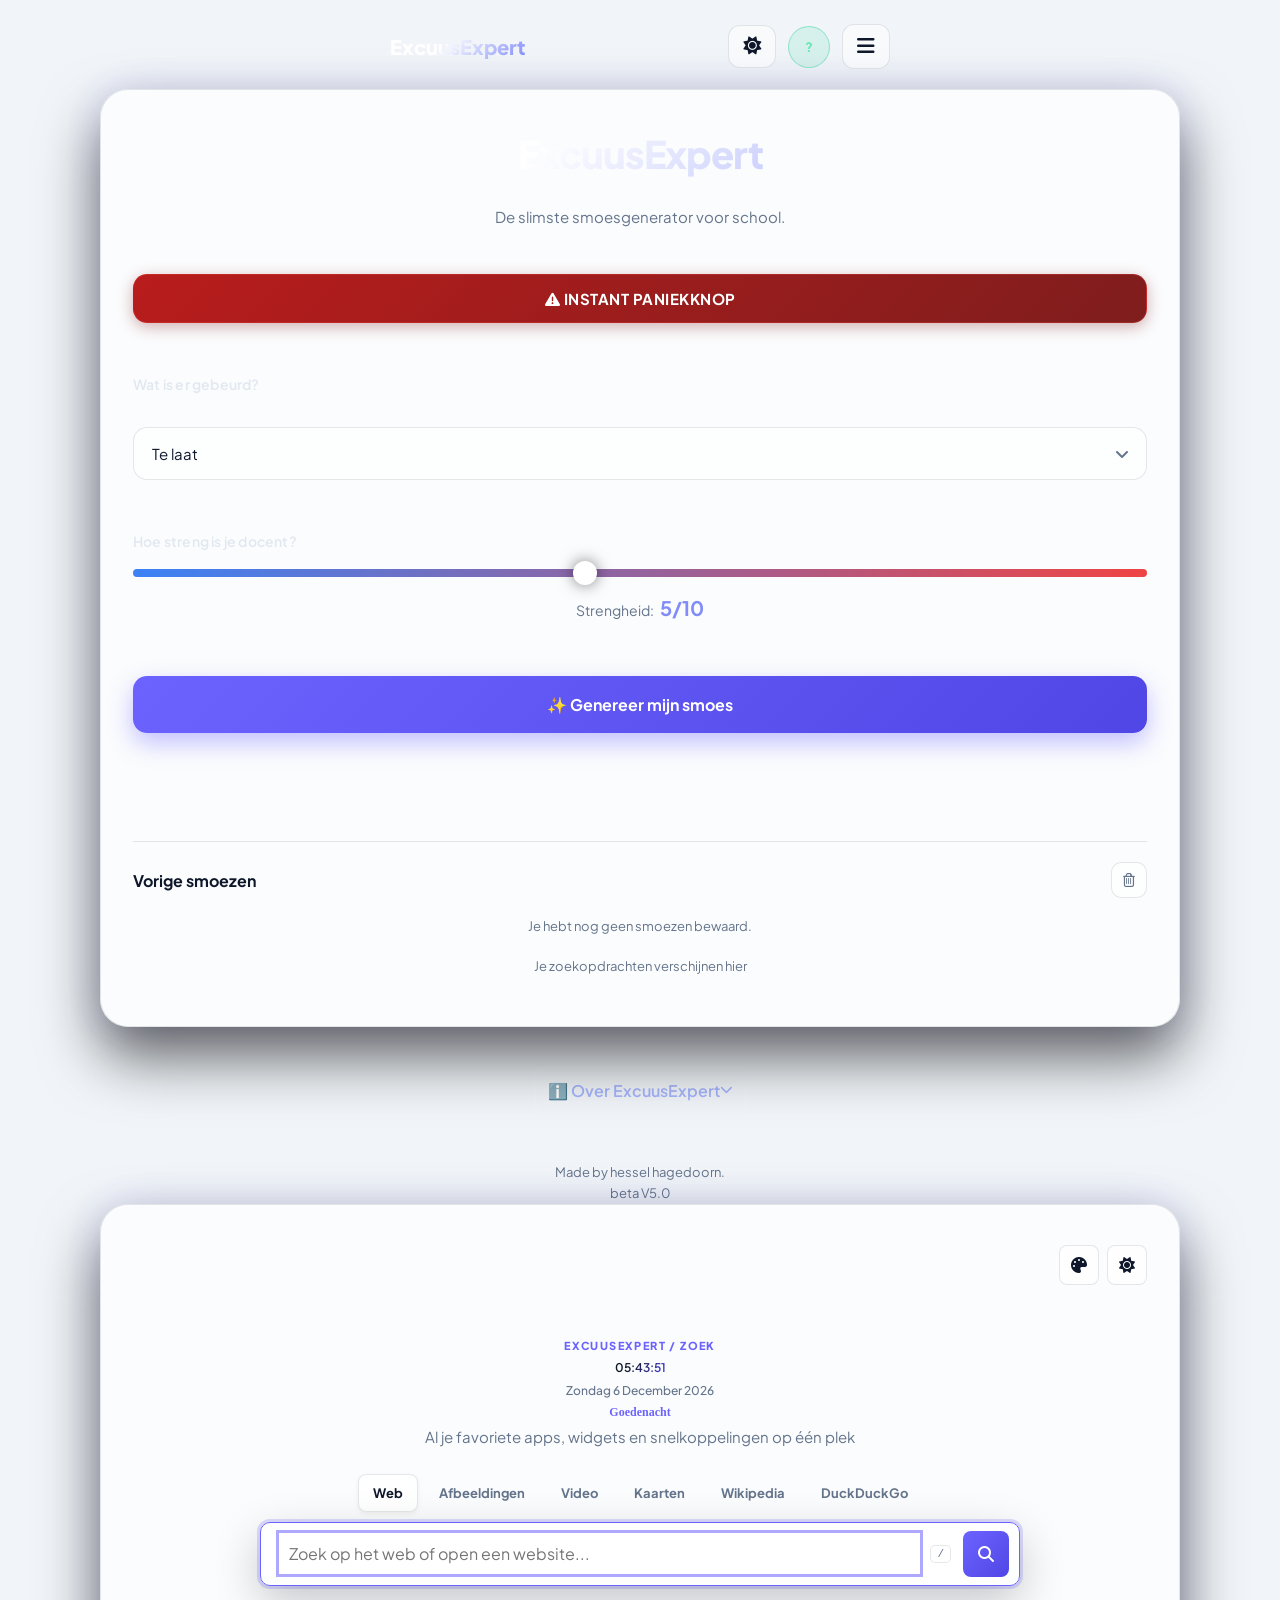
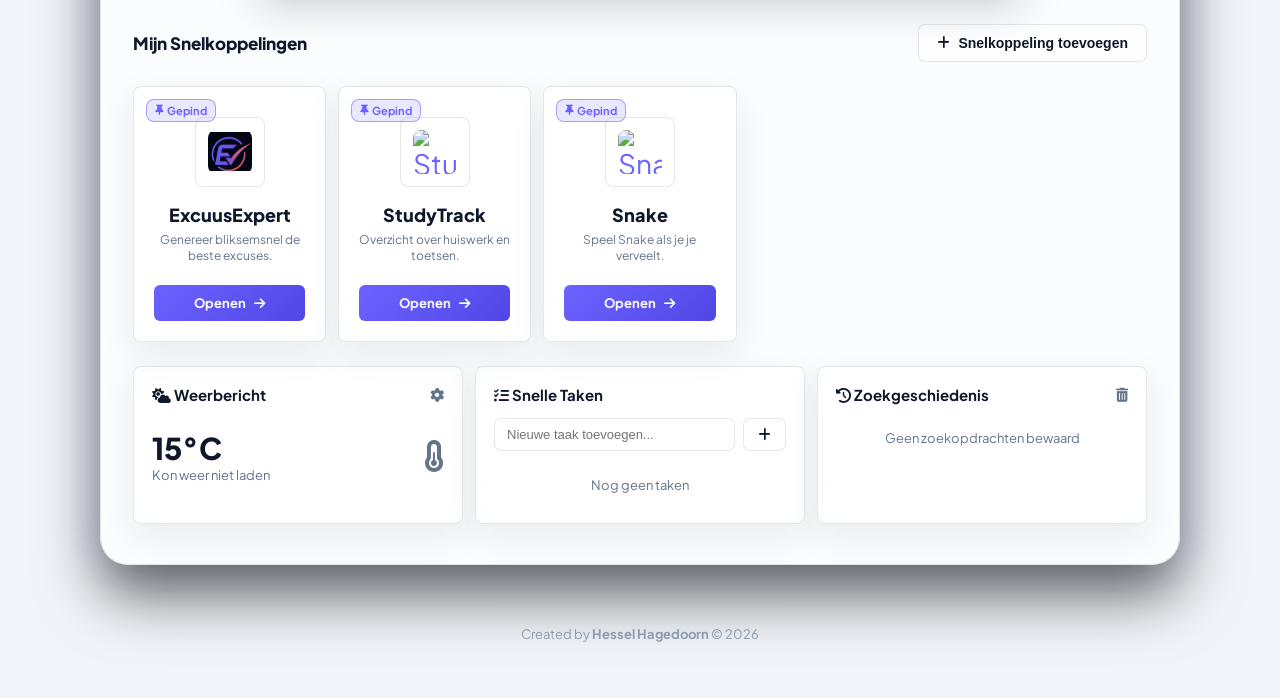
==== commit 983acd46: "Update index.html" ====
--- a/index.html
+++ b/index.html
@@ -214,4 +214,2018 @@
 
   <script src="script.js"></script>
 </body>
+  <!DOCTYPE html>
+<html lang="nl" style="--primary: #6c63ff; --primary-gradient: linear-gradient(135deg, #6c63ff 0%, #4f46e5 100%);"><head>
+  <meta charset="UTF-8">
+  <meta name="viewport" content="width=device-width, initial-scale=1.0">
+  <meta name="description" content="Een snelle, persoonlijke browserstartpagina met zoeken, favoriete websites en handige widgets.">
+  <title>ExcuusExpert Start</title>
+  <link rel="manifest" href="manifest.json">
+  <meta name="theme-color" content="#f1f5f9">
+  <meta name="google-site-verification" content="6CH9S9xC1Fp_FROwEj38SJQM01kB6wiO9QQFOhzRPNw">
+
+  <link rel="icon" type="image/png" href="favicon.png">
+  <link rel="preconnect" href="https://fonts.googleapis.com">
+  <link rel="preconnect" href="https://fonts.gstatic.com" crossorigin="">
+  <link href="https://fonts.googleapis.com/css2?family=Plus+Jakarta+Sans:wght@400;600;700;800&amp;display=swap" rel="stylesheet">
+  <link rel="stylesheet" href="https://cdnjs.cloudflare.com/ajax/libs/font-awesome/6.4.0/css/all.min.css">
+
+  <style>
+    :root {
+      --bg-dark: #07090e;
+      --card-bg: rgba(16, 18, 30, 0.85);
+      --border-color: rgba(255, 255, 255, 0.08);
+      --border-hover: rgba(108, 99, 255, 0.6);
+      --primary: #6c63ff;
+      --primary-gradient: linear-gradient(135deg, var(--primary) 0%, #4f46e5 100%);
+      --danger-gradient: linear-gradient(135deg, #ef4444 0%, #dc2626 100%);
+      --text-main: #f8fafc;
+      --text-muted: #94a3b8;
+      --input-bg: rgba(0, 0, 0, 0.3);
+    }
+
+    body.light-theme {
+      --bg-dark: #f1f5f9;
+      --card-bg: rgba(255, 255, 255, 0.85);
+      --border-color: rgba(0, 0, 0, 0.08);
+      --border-hover: rgba(108, 99, 255, 0.6);
+      --text-main: #0f172a;
+      --text-muted: #64748b;
+      --input-bg: rgba(255, 255, 255, 0.8);
+    }
+
+    * { box-sizing: border-box; margin: 0; padding: 0; }
+
+    body {
+      background-color: var(--bg-dark);
+      background-size: cover;
+      background-position: center;
+      background-attachment: fixed;
+      color: var(--text-main);
+      font-family: 'Plus Jakarta Sans', Arial, sans-serif;
+      min-height: 100vh;
+      display: flex;
+      flex-direction: column;
+      align-items: center;
+      padding: 40px 20px;
+      position: relative;
+      overflow-x: hidden;
+      transition: background-color 0.3s ease, color 0.3s ease;
+    }
+
+    body::before {
+      content: '';
+      position: absolute;
+      width: 600px;
+      height: 600px;
+      background: radial-gradient(circle, rgba(108, 99, 255, 0.18) 0%, rgba(0,0,0,0) 70%);
+      top: 30%;
+      left: 50%;
+      transform: translate(-50%, -50%);
+      z-index: -1;
+      animation: pulseGlow 8s ease-in-out infinite alternate;
+    }
+
+    @keyframes pulseGlow {
+      0% { transform: translate(-50%, -50%) scale(0.8); opacity: 0.5; }
+      100% { transform: translate(-50%, -50%) scale(1.2); opacity: 0.9; }
+    }
+
+    .container {
+      width: 100%;
+      max-width: 960px;
+      display: flex;
+      flex-direction: column;
+      align-items: center;
+      gap: 28px;
+    }
+
+    .fade-out {
+      opacity: 0 !important;
+      transform: scale(0.9) translateY(-10px) !important;
+      transition: opacity 0.3s ease, transform 0.3s ease !important;
+    }
+
+    .top-bar {
+      width: 100%;
+      display: flex;
+      justify-content: flex-end;
+      gap: 10px;
+    }
+
+    .btn-icon {
+      background: var(--card-bg);
+      border: 1px solid var(--border-color);
+      color: var(--text-main);
+      width: 42px;
+      height: 42px;
+      border-radius: 12px;
+      cursor: pointer;
+      display: flex;
+      align-items: center;
+      justify-content: center;
+      font-size: 16px;
+      text-decoration: none;
+      transition: all 0.2s ease;
+    }
+
+    .btn-icon:hover {
+      border-color: var(--border-hover);
+      background: rgba(108, 99, 255, 0.15);
+    }
+
+    .snap-icon:hover {
+      color: #FFFC00;
+      border-color: #FFFC00;
+      background: rgba(255, 252, 0, 0.1);
+    }
+
+    .header {
+      text-align: center;
+      display: flex;
+      flex-direction: column;
+      align-items: center;
+      gap: 4px;
+    }
+
+    .clock-time {
+      font-size: 48px;
+      font-weight: 800;
+      letter-spacing: -1px;
+      background: linear-gradient(135deg, #ffffff 30%, #a5b4fc 100%);
+      -webkit-background-clip: text;
+      -webkit-text-fill-color: transparent;
+    }
+
+    body.light-theme .clock-time {
+      background: linear-gradient(135deg, #0f172a 30%, #4f46e5 100%);
+      -webkit-background-clip: text;
+      -webkit-text-fill-color: transparent;
+    }
+
+    .clock-date {
+      font-size: 15px;
+      font-weight: 600;
+      color: var(--primary);
+      margin-bottom: 4px;
+      text-transform: capitalize;
+    }
+
+    .greeting {
+      font-size: 20px;
+      font-weight: 700;
+      color: var(--text-main);
+    }
+
+    .subtitle {
+      color: var(--text-muted);
+      font-size: 14px;
+    }
+
+    .search-box {
+      width: 100%;
+      max-width: 600px;
+      display: flex;
+      align-items: center;
+      gap: 8px;
+      background: var(--card-bg);
+      border: 1px solid var(--border-color);
+      padding: 6px 12px;
+      border-radius: 16px;
+      backdrop-filter: blur(20px);
+      box-shadow: 0 10px 30px rgba(0, 0, 0, 0.2);
+      position: relative;
+    }
+
+    .search-engine-select {
+      width: auto !important;
+      background: transparent !important;
+      border: none !important;
+      color: var(--text-muted);
+      font-weight: 600;
+      padding: 0 8px;
+      outline: none;
+      cursor: pointer;
+      font-family: inherit;
+    }
+
+    .search-engine-select option {
+      background: var(--bg-dark);
+      color: var(--text-main);
+    }
+
+    .search-input {
+      flex: 1;
+      width: 100%;
+      background: transparent !important;
+      border: none !important;
+      outline: none;
+      color: var(--text-main);
+      font-size: 15px;
+      font-family: inherit;
+      padding: 8px;
+    }
+
+    .search-shortcut-badge {
+      font-size: 11px;
+      background: rgba(255, 255, 255, 0.08);
+      border: 1px solid var(--border-color);
+      color: var(--text-muted);
+      padding: 2px 6px;
+      border-radius: 6px;
+      font-family: monospace;
+      pointer-events: none;
+    }
+
+    .search-btn {
+      background: var(--primary-gradient);
+      border: none;
+      color: #fff;
+      width: 40px;
+      height: 40px;
+      border-radius: 10px;
+      cursor: pointer;
+      display: flex;
+      align-items: center;
+      justify-content: center;
+      flex-shrink: 0;
+    }
+
+    .widgets-grid {
+      display: grid;
+      grid-template-columns: repeat(auto-fit, minmax(280px, 1fr));
+      gap: 20px;
+      width: 100%;
+    }
+
+    .widget-card {
+      background: var(--card-bg);
+      backdrop-filter: blur(20px);
+      border: 1px solid var(--border-color);
+      border-radius: 20px;
+      padding: 20px;
+      display: flex;
+      flex-direction: column;
+      gap: 12px;
+      box-shadow: 0 15px 35px rgba(0,0,0,0.2);
+    }
+
+    .widget-title {
+      font-size: 15px;
+      font-weight: 700;
+      display: flex;
+      align-items: center;
+      justify-content: space-between;
+      color: var(--primary);
+    }
+
+    .btn-icon-sm {
+      background: transparent;
+      border: none;
+      color: var(--text-muted);
+      cursor: pointer;
+      font-size: 14px;
+      transition: color 0.2s;
+    }
+
+    .btn-icon-sm:hover { color: var(--text-main); }
+
+    .weather-info {
+      display: flex;
+      align-items: center;
+      justify-content: space-between;
+      margin-top: 4px;
+    }
+
+    .weather-temp { font-size: 32px; font-weight: 800; }
+    .weather-desc { font-size: 13px; color: var(--text-muted); }
+
+    .todo-input-row { display: flex; gap: 8px; }
+    .todo-input-row input {
+      flex: 1;
+      padding: 8px 12px;
+      border-radius: 10px;
+      border: 1px solid var(--border-color);
+      background: var(--input-bg);
+      color: var(--text-main);
+      font-size: 13px;
+    }
+
+    .todo-list, .history-list {
+      list-style: none;
+      display: flex;
+      flex-direction: column;
+      gap: 8px;
+      max-height: 150px;
+      overflow-y: auto;
+    }
+
+    .todo-item, .history-item {
+      display: flex;
+      align-items: center;
+      justify-content: space-between;
+      background: rgba(255,255,255,0.03);
+      padding: 8px 12px;
+      border-radius: 10px;
+      font-size: 13px;
+      border: 1px solid var(--border-color);
+      transition: all 0.3s ease;
+    }
+
+    .history-text {
+      cursor: pointer;
+      color: var(--text-main);
+      text-decoration: none;
+      flex-grow: 1;
+      overflow: hidden;
+      text-overflow: ellipsis;
+      white-space: nowrap;
+    }
+
+    .history-text:hover { color: var(--primary); }
+
+    .history-tag {
+      font-size: 10px;
+      background: rgba(108, 99, 255, 0.2);
+      color: var(--primary);
+      padding: 2px 6px;
+      border-radius: 6px;
+      margin-left: 6px;
+      text-transform: uppercase;
+    }
+
+    .todo-item.done span {
+      text-decoration: line-through;
+      color: var(--text-muted);
+    }
+
+    .todo-empty, .history-empty {
+      text-align: center;
+      color: var(--text-muted);
+      font-size: 13px;
+      padding: 12px;
+      list-style: none;
+    }
+
+    .todo-actions, .history-actions { display: flex; gap: 6px; }
+    .todo-btn, .history-btn {
+      background: transparent;
+      border: none;
+      color: var(--text-muted);
+      cursor: pointer;
+      font-size: 12px;
+    }
+    .todo-btn:hover, .history-btn:hover { color: #ef4444; }
+
+    .action-bar {
+      display: flex;
+      justify-content: space-between;
+      width: 100%;
+      align-items: center;
+      margin-top: 10px;
+    }
+
+    .section-title { font-size: 18px; font-weight: 800; }
+
+    .btn-add {
+      background: var(--card-bg);
+      border: 1px solid var(--border-color);
+      color: var(--text-main);
+      padding: 10px 18px;
+      border-radius: 14px;
+      font-size: 14px;
+      font-weight: 700;
+      cursor: pointer;
+      display: flex;
+      align-items: center;
+      gap: 8px;
+      transition: all 0.2s ease;
+    }
+
+    .btn-add:hover {
+      border-color: var(--border-hover);
+      background: rgba(108, 99, 255, 0.15);
+    }
+
+    .cards-grid {
+      display: grid;
+      grid-template-columns: repeat(auto-fill, minmax(230px, 1fr));
+      gap: 20px;
+      width: 100%;
+    }
+
+    .card {
+      background: var(--card-bg);
+      backdrop-filter: blur(20px);
+      border: 1px solid var(--border-color);
+      border-radius: 24px;
+      padding: 24px;
+      display: flex;
+      flex-direction: column;
+      align-items: center;
+      text-align: center;
+      position: relative;
+      transition: transform 0.2s ease, border-color 0.2s ease, box-shadow 0.2s ease, opacity 0.3s ease;
+      box-shadow: 0 20px 50px rgba(0, 0, 0, 0.3);
+      touch-action: manipulation;
+    }
+
+    .card:hover {
+      transform: translateY(-6px);
+      border-color: var(--border-hover);
+      box-shadow: 0 25px 60px rgba(108, 99, 255, 0.25);
+    }
+
+    .pinned-badge {
+      position: absolute;
+      top: 12px;
+      left: 12px;
+      background: rgba(108, 99, 255, 0.15);
+      border: 1px solid var(--border-hover);
+      color: var(--primary);
+      padding: 4px 8px;
+      border-radius: 8px;
+      font-size: 11px;
+      font-weight: 700;
+      display: flex;
+      align-items: center;
+      gap: 4px;
+    }
+
+    .custom-card { cursor: grab; }
+    .custom-card:active { cursor: grabbing; }
+    .custom-card.dragging { opacity: 0.4; transform: scale(0.95); }
+    .custom-card.drag-over { border-color: var(--primary); transform: translateY(-8px) scale(1.02); }
+
+    .drag-handle {
+      position: absolute;
+      top: 14px;
+      left: 14px;
+      color: var(--text-muted);
+      font-size: 14px;
+      opacity: 0.6;
+      padding: 4px;
+      touch-action: none;
+    }
+
+    .card-icon-wrapper {
+      width: 70px;
+      height: 70px;
+      border-radius: 20px;
+      background: rgba(255, 255, 255, 0.05);
+      display: flex;
+      align-items: center;
+      justify-content: center;
+      margin-bottom: 16px;
+      margin-top: 10px;
+      font-size: 28px;
+      color: var(--primary);
+    }
+
+    .logo-img {
+      width: 44px;
+      height: 44px;
+      object-fit: contain;
+      border-radius: 8px;
+    }
+
+    .card-title {
+      font-size: 18px;
+      font-weight: 800;
+      margin-bottom: 6px;
+      color: var(--text-main);
+    }
+
+    .card-desc {
+      font-size: 12px;
+      color: var(--text-muted);
+      line-height: 1.4;
+      margin-bottom: 20px;
+      flex-grow: 1;
+    }
+
+    .btn-visit {
+      width: 100%;
+      padding: 10px;
+      border-radius: 12px;
+      background: var(--primary-gradient);
+      color: #ffffff;
+      font-size: 13px;
+      font-weight: 700;
+      display: flex;
+      align-items: center;
+      justify-content: center;
+      gap: 8px;
+      text-decoration: none;
+    }
+
+    .btn-edit, .btn-delete {
+      position: absolute;
+      top: 12px;
+      background: rgba(255, 255, 255, 0.05);
+      border: none;
+      color: var(--text-muted);
+      width: 28px;
+      height: 28px;
+      border-radius: 50%;
+      cursor: pointer;
+      display: flex;
+      align-items: center;
+      justify-content: center;
+      transition: all 0.2s;
+    }
+
+    .btn-edit { right: 46px; }
+    .btn-delete { right: 12px; }
+
+    .btn-edit:hover { background: rgba(108, 99, 255, 0.2); color: #fff; }
+    .btn-delete:hover { background: rgba(239, 68, 68, 0.2); color: #ef4444; }
+
+    .modal {
+      display: none;
+      position: fixed;
+      inset: 0;
+      background: rgba(0, 0, 0, 0.75);
+      backdrop-filter: blur(8px);
+      align-items: center;
+      justify-content: center;
+      z-index: 100;
+      padding: 20px;
+    }
+
+    .modal-content {
+      background: var(--bg-dark);
+      border: 1px solid var(--border-color);
+      border-radius: 20px;
+      padding: 24px;
+      width: 100%;
+      max-width: 440px;
+      display: flex;
+      flex-direction: column;
+      gap: 14px;
+      color: var(--text-main);
+      max-height: 90vh;
+      overflow-y: auto;
+    }
+
+    .modal-title { font-size: 20px; font-weight: 800; }
+    .modal-text { font-size: 14px; color: var(--text-muted); line-height: 1.5; }
+
+    .modal input, .modal select {
+      width: 100%;
+      padding: 12px;
+      border-radius: 10px;
+      background: var(--input-bg);
+      border: 1px solid var(--border-color);
+      color: var(--text-main);
+      font-family: inherit;
+    }
+
+    .modal input:focus, .modal select:focus { outline: none; border-color: var(--primary); }
+
+    .color-row {
+      display: flex;
+      align-items: center;
+      gap: 10px;
+      transition: opacity 0.2s ease;
+    }
+
+    .color-row input[type="color"] {
+      width: 50px;
+      height: 42px;
+      padding: 0;
+      border: none;
+      background: transparent;
+      cursor: pointer;
+      border-radius: 8px;
+    }
+
+    .backup-section {
+      border-top: 1px solid var(--border-color);
+      padding-top: 14px;
+      margin-top: 6px;
+      display: flex;
+      flex-direction: column;
+      gap: 10px;
+    }
+
+    .backup-actions {
+      display: flex;
+      gap: 10px;
+    }
+
+    .backup-btn {
+      flex: 1;
+      padding: 10px;
+      border-radius: 10px;
+      background: var(--input-bg);
+      border: 1px solid var(--border-color);
+      color: var(--text-main);
+      font-size: 13px;
+      font-weight: 600;
+      cursor: pointer;
+      display: flex;
+      align-items: center;
+      justify-content: center;
+      gap: 6px;
+      transition: all 0.2s;
+    }
+
+    .backup-btn:hover {
+      border-color: var(--border-hover);
+      background: rgba(108, 99, 255, 0.15);
+    }
+
+    .error-msg { color: #ef4444; font-size: 13px; display: none; }
+    .modal-actions { display: flex; justify-content: flex-end; gap: 10px; margin-top: 10px; }
+
+    .footer-snap {
+      margin-top: 20px;
+      font-size: 13px;
+      color: var(--text-muted);
+      text-align: center;
+    }
+
+    .footer-snap a {
+      color: var(--text-muted);
+      text-decoration: none;
+      display: inline-flex;
+      align-items: center;
+      gap: 8px;
+      padding: 8px 16px;
+      border-radius: 20px;
+      background: rgba(255, 255, 255, 0.03);
+      border: 1px solid var(--border-color);
+      transition: all 0.2s ease;
+    }
+
+    .footer-snap a:hover {
+      color: var(--text-main);
+      border-color: #FFFC00;
+      background: rgba(255, 252, 0, 0.05);
+    }
+
+    :root {
+      --bg-dark: #f1f5f9;
+      --card-bg: rgba(255, 255, 255, 0.68);
+      --border-color: rgba(15, 23, 42, 0.1);
+      --border-hover: rgba(108, 99, 255, 0.55);
+      --text-main: #0f172a;
+      --text-muted: #64748b;
+      --input-bg: rgba(255, 255, 255, 0.48);
+      --glass-shadow: 0 12px 34px rgba(34, 40, 70, 0.08);
+    }
+
+    body.light-theme {
+      --bg-dark: #f1f5f9;
+      --card-bg: rgba(255, 255, 255, 0.68);
+      --border-color: rgba(15, 23, 42, 0.1);
+      --border-hover: rgba(108, 99, 255, 0.55);
+      --text-main: #0f172a;
+      --text-muted: #64748b;
+      --input-bg: rgba(255, 255, 255, 0.48);
+      --glass-shadow: 0 12px 34px rgba(34, 40, 70, 0.08);
+    }
+
+    body:not(.light-theme) {
+      --bg-dark: #07090e;
+      --card-bg: rgba(16, 18, 30, 0.68);
+      --border-color: rgba(255, 255, 255, 0.1);
+      --border-hover: rgba(108, 99, 255, 0.62);
+      --text-main: #f8fafc;
+      --text-muted: #94a3b8;
+      --input-bg: rgba(0, 0, 0, 0.3);
+      --glass-shadow: 0 12px 34px rgba(0, 0, 0, 0.24);
+    }
+
+    body {
+      padding: 24px clamp(16px, 5vw, 64px) 36px;
+      background-image: radial-gradient(rgba(108, 99, 255, 0.16) 0.65px, transparent 0.65px);
+      background-size: 18px 18px;
+    }
+
+    body::before { display: none; }
+    .container { max-width: 1080px; align-items: stretch; gap: 24px; }
+    .top-bar { gap: 8px; }
+    .btn-icon { width: 40px; height: 40px; border-radius: 8px; background: var(--card-bg); }
+    .header { gap: 8px; padding: 30px 0 4px; }
+    .welcome-meta { display: flex; align-items: center; justify-content: center; gap: 9px; margin-bottom: 2px; }
+    .clock-time { display: inline; color: var(--text-muted); background: none; font-size: 12px; font-weight: 600; letter-spacing: 0; -webkit-text-fill-color: var(--text-muted); }
+    .clock-date { display: inline; margin: 0; color: var(--text-muted); font-size: 12px; font-weight: 500; }
+    #greetingText { display: inline; color: var(--primary); font-size: 12px; font-weight: 800; }
+    .header::before {
+      content: 'EXCUUSEXPERT  /  ZOEK';
+      color: var(--primary);
+      font-size: 11px;
+      font-weight: 800;
+      letter-spacing: 1.4px;
+    }
+    .header .subtitle { font-size: 15px; }
+    .header h1 { font: 700 46px/1.08 Georgia, 'Times New Roman', serif; }
+
+    .engine-tabs {
+      display: flex;
+      justify-content: center;
+      flex-wrap: wrap;
+      gap: 6px;
+      width: 100%;
+      margin: 0 auto -14px;
+    }
+    .engine-tab {
+      min-height: 38px;
+      padding: 0 14px;
+      border: 1px solid transparent;
+      border-radius: 8px;
+      background: transparent;
+      color: var(--text-muted);
+      font: 700 13px 'Plus Jakarta Sans', sans-serif;
+      cursor: pointer;
+    }
+    .engine-tab:hover { color: var(--text-main); background: var(--card-bg); }
+    .engine-tab[aria-pressed="true"] {
+      color: var(--text-main);
+      background: var(--card-bg);
+      border-color: var(--border-color);
+      box-shadow: 0 2px 5px rgba(20, 35, 25, 0.06);
+      backdrop-filter: blur(14px);
+      -webkit-backdrop-filter: blur(14px);
+    }
+    .search-engine-select { display: none; }
+    .search-box {
+      max-width: 760px;
+      width: min(100%, 760px);
+      margin-inline: auto;
+      min-height: 64px;
+      padding: 8px 10px 8px 20px;
+      gap: 12px;
+      border: 1px solid var(--border-color);
+      border-radius: 10px;
+      background: var(--card-bg);
+      box-shadow: 0 16px 46px rgba(5, 5, 18, 0.22);
+      backdrop-filter: blur(22px) saturate(155%);
+      -webkit-backdrop-filter: blur(22px) saturate(155%);
+    }
+    .search-box:focus-within { border-color: var(--primary); box-shadow: 0 16px 46px rgba(5, 5, 18, 0.22), 0 0 0 3px color-mix(in srgb, var(--primary) 22%, transparent); }
+    .search-input { font-size: 16px; }
+    .search-btn { width: 46px; height: 46px; border-radius: 8px; font-size: 16px; }
+    .search-shortcut-badge { border-radius: 5px; }
+    .search-note { margin: -12px auto 2px; color: var(--text-muted); font-size: 12px; text-align: center; }
+    .search-box { position: relative; z-index: 2; overflow: visible; }
+    .search-suggestions[hidden] { display: none; }
+    .search-suggestions {
+      position: absolute;
+      top: calc(100% + 8px);
+      left: 0;
+      right: 0;
+      z-index: 30;
+      display: flex;
+      flex-direction: column;
+      gap: 3px;
+      padding: 8px;
+      border: 1px solid var(--border-color);
+      border-radius: 10px;
+      background: var(--card-bg);
+      box-shadow: 0 18px 44px rgba(10, 24, 15, 0.2);
+      backdrop-filter: blur(22px) saturate(155%);
+      -webkit-backdrop-filter: blur(22px) saturate(155%);
+    }
+    .search-suggestion {
+      display: flex;
+      align-items: center;
+      gap: 12px;
+      width: 100%;
+      min-height: 48px;
+      padding: 8px 12px;
+      border: 0;
+      border-radius: 7px;
+      background: transparent;
+      color: var(--text-main);
+      text-align: left;
+      font: inherit;
+      cursor: pointer;
+    }
+    .search-suggestion:hover, .search-suggestion[aria-selected="true"] { background: var(--input-bg); }
+    .search-suggestion-icon { width: 20px; color: var(--primary); text-align: center; }
+    .search-suggestion-copy { display: flex; flex: 1; min-width: 0; flex-direction: column; gap: 2px; }
+    .search-suggestion-title { overflow: hidden; font-size: 13px; font-weight: 700; text-overflow: ellipsis; white-space: nowrap; }
+    .search-suggestion-detail { overflow: hidden; color: var(--text-muted); font-size: 11px; text-overflow: ellipsis; white-space: nowrap; }
+    .search-suggestion-type { flex: 0 0 auto; color: var(--text-muted); font-size: 10px; text-transform: uppercase; }
+    .history-text { border: 0; padding: 0; background: transparent; font: inherit; text-align: left; }
+    .bookmark-monogram {
+      display: grid;
+      width: 46px;
+      height: 46px;
+      place-items: center;
+      border: 1px solid var(--border-color);
+      border-radius: 10px;
+      color: var(--primary);
+      font-size: 20px;
+      font-weight: 800;
+    }
+
+    .widgets-grid { order: 2; gap: 12px; grid-template-columns: repeat(3, minmax(0, 1fr)); }
+    .action-bar, .cards-grid { order: 1; }
+    .widget-card, .card {
+      border: 1px solid var(--border-color);
+      border-radius: 8px;
+      background: var(--card-bg);
+      box-shadow: var(--glass-shadow);
+      backdrop-filter: blur(18px) saturate(145%);
+      -webkit-backdrop-filter: blur(18px) saturate(145%);
+    }
+    .widget-card { padding: 18px; gap: 14px; }
+    .widget-title { color: var(--text-main); }
+    .widget-title > span { color: var(--text-main); }
+    .weather-info { min-height: 68px; }
+    .weather-temp { font-size: 30px; }
+    .todo-input-row input { border-radius: 7px; }
+    .todo-item, .history-item { border-radius: 6px; background: var(--input-bg); }
+    .action-bar { margin-top: 14px; }
+    .section-title { font-size: 17px; }
+    .btn-add { border-radius: 7px; }
+    .cards-grid { gap: 12px; grid-template-columns: repeat(auto-fill, minmax(190px, 1fr)); }
+    .card { padding: 20px; }
+    .card:hover { transform: translateY(-3px); box-shadow: 0 16px 40px rgba(108, 99, 255, 0.18); }
+    .card-icon-wrapper { border: 1px solid var(--border-color); border-radius: 8px; background: var(--input-bg); }
+    .btn-visit { border-radius: 6px; }
+    .footer-snap { margin-top: 4px; }
+    .footer-snap a { border-radius: 7px; }
+    :focus-visible { outline: 3px solid color-mix(in srgb, var(--primary) 55%, white); outline-offset: 2px; }
+
+    @media (max-width: 700px) {
+      body { padding: 14px 16px 28px; }
+      .container { gap: 19px; }
+      .header { padding: 20px 0 2px; }
+      .header h1 { font-size: 36px; }
+      .header .subtitle { max-width: 320px; line-height: 1.5; }
+      .engine-tabs { justify-content: flex-start; flex-wrap: nowrap; overflow-x: auto; padding: 2px 0 5px; }
+      .engine-tab { flex: 0 0 auto; padding: 0 12px; }
+      .search-box { min-height: 58px; padding-left: 13px; gap: 6px; }
+      .search-input { min-width: 0; font-size: 15px; }
+      .search-shortcut-badge { display: none; }
+      .widgets-grid { grid-template-columns: 1fr; }
+      .widget-card { padding: 16px; }
+      .action-bar { align-items: flex-start; gap: 10px; }
+      .action-bar .btn-add { padding: 9px 11px; font-size: 12px; }
+      .cards-grid { grid-template-columns: repeat(2, minmax(0, 1fr)); gap: 10px; }
+      .card { padding: 16px 12px; }
+      .card-title { font-size: 15px; }
+      .card-desc { font-size: 11px; }
+      .pinned-badge { font-size: 9px; padding: 3px 5px; }
+    }
+
+    @media (max-width: 390px) {
+      .header h1 { font-size: 32px; }
+      .cards-grid { grid-template-columns: 1fr; }
+      .action-bar .btn-add { font-size: 0; gap: 0; }
+      .action-bar .btn-add i { font-size: 14px; }
+    }
+  </style>
+</head>
+<body class="light-theme">
+<script>
+  if ('serviceWorker' in navigator) {
+    window.addEventListener('load', () => {
+      navigator.serviceWorker.register('sw.js');
+    });
+  }
+</script>
+  <div class="container" style="">
+    
+    <div class="top-bar" style="">
+      <button class="btn-icon" onclick="openBgModal()" title="Achtergrond, Accentkleur &amp; Back-up" aria-label="Instellingen openen">
+        <i class="fa-solid fa-palette"></i>
+      </button>
+      <button class="btn-icon" id="themeBtn" onclick="toggleTheme()" title="Wissel Thema" aria-label="Thema wisselen">
+        <i class="fa-solid fa-sun"></i>
+      </button>
+    </div>
+
+    <header class="header" style="">
+      <div class="clock-time" id="clockTime">15:10:08</div>
+      <div class="clock-date" id="clockDate">Zaterdag 3 oktober 2026</div>
+      <h1 class="greeting" id="greetingText">Goedemorgen</h1>
+      <p class="subtitle">Al je favoriete apps, widgets en snelkoppelingen op één plek</p>
+    </header>
+
+    <div class="engine-tabs" role="group" aria-label="Kies waar je wilt zoeken">
+      <button class="engine-tab" type="button" data-engine="google" aria-pressed="true">Web</button>
+      <button class="engine-tab" type="button" data-engine="images" aria-pressed="false">Afbeeldingen</button>
+      <button class="engine-tab" type="button" data-engine="youtube" aria-pressed="false">Video</button>
+      <button class="engine-tab" type="button" data-engine="maps" aria-pressed="false">Kaarten</button>
+      <button class="engine-tab" type="button" data-engine="wikipedia" aria-pressed="false">Wikipedia</button>
+      <button class="engine-tab" type="button" data-engine="ddg" aria-pressed="false">DuckDuckGo</button>
+    </div>
+    <form class="search-box" onsubmit="executeSearch(event)" style="">
+      <select id="searchEngine" class="search-engine-select" aria-label="Zoekmachine">
+        <option value="google">Google</option>
+        <option value="ddg">DuckDuckGo</option>
+        <option value="youtube">YouTube</option>
+        <option value="wikipedia">Wikipedia</option>
+        <option value="bing">Bing</option>
+        <option value="yahoo">Yahoo</option>
+        <option value="images">Google Afbeeldingen</option>
+        <option value="brave">Brave</option>
+        <option value="maps">Google Maps</option>
+      </select>
+      <input type="search" id="searchInput" class="search-input" placeholder="Zoek op het web of open een website..." autocomplete="off" aria-label="Zoekopdracht" aria-autocomplete="list" aria-controls="searchSuggestions" aria-expanded="false">
+      <div class="search-suggestions" id="searchSuggestions" role="listbox" aria-label="Zoeksuggesties" hidden></div>
+      <span class="search-shortcut-badge" title="Druk op / om te zoeken">/</span>
+      <button type="submit" class="search-btn" style=""><i class="fa-solid fa-magnifying-glass" style=""></i></button>
+    </form>
+    <div class="widgets-grid" style="">
+      <div class="widget-card" style="">
+        <div class="widget-title">
+          <span style=""><i class="fa-solid fa-cloud-sun" style=""></i> Weerbericht</span>
+          <button class="btn-icon-sm" onclick="openCityModal()" title="Stad handmatig instellen">
+            <i class="fa-solid fa-gear"></i>
+          </button>
+        </div>
+        <div class="weather-info" style="">
+          <div>
+            <div class="weather-temp" id="weatherTemp" style="">15°C</div>
+            <div class="weather-desc" id="weatherDesc">Regen</div>
+          </div>
+          <i class="fa-solid fa-temperature-half" style="font-size: 32px; color: var(--text-muted);"></i>
+        </div>
+      </div>
+
+      <div class="widget-card">
+        <div class="widget-title">
+          <span><i class="fa-solid fa-list-check"></i> Snelle Taken</span>
+        </div>
+        <div class="todo-input-row">
+          <input type="text" id="todoInput" placeholder="Nieuwe taak toevoegen..." onkeydown="if(event.key==='Enter') addTodo()">
+          <button class="btn-add" style="padding: 8px 14px;" onclick="addTodo()"><i class="fa-solid fa-plus"></i></button>
+        </div>
+        <ul class="todo-list" id="todoList"><li class="todo-empty">Geen taken voor vandaag 🎉</li></ul>
+      </div>
+
+      <div class="widget-card" style="">
+        <div class="widget-title">
+          <span><i class="fa-solid fa-clock-rotate-left"></i> Zoekgeschiedenis</span>
+          <button class="btn-icon-sm" onclick="clearAllHistory()" title="Zoekgeschiedenis wissen" aria-label="Zoekgeschiedenis wissen">
+            <i class="fa-solid fa-trash-can"></i>
+          </button>
+        </div>
+        <ul class="history-list" id="historyList"><li class="history-empty" style="">Geen zoekopdrachten bewaard</li></ul>
+      </div>
+    </div>
+
+    <div class="action-bar" style="">
+      <h2 class="section-title" style="">Mijn Snelkoppelingen</h2>
+      <button class="btn-add" onclick="openAddModal()">
+        <i class="fa-solid fa-plus"></i> Snelkoppeling toevoegen
+      </button>
+    </div>
+
+    <div class="cards-grid" id="cardsGrid">
+      <div class="card">
+        <div class="pinned-badge"><i class="fa-solid fa-thumbtack"></i> Gepind</div>
+        <div class="card-icon-wrapper"><img src="jouw-logo.png" class="logo-img" alt="ExcuusExpert logo"></div>
+        <h2 class="card-title">ExcuusExpert</h2>
+        <p class="card-desc">Genereer bliksemsnel de beste excuses.</p>
+        <a href="https://excuusexpert.github.io/excuusexpert/" target="_blank" rel="noopener noreferrer" class="btn-visit">Openen <i class="fa-solid fa-arrow-right"></i></a>
+      </div>
+
+      <div class="card">
+        <div class="pinned-badge"><i class="fa-solid fa-thumbtack"></i> Gepind</div>
+        <div class="card-icon-wrapper"><img src="favicon.png" class="logo-img" alt="StudyTrack logo"></div>
+        <h2 class="card-title">StudyTrack</h2>
+        <p class="card-desc">Overzicht over huiswerk en toetsen.</p>
+        <a href="https://excuusexpert.github.io/studytrack/" target="_blank" rel="noopener noreferrer" class="btn-visit">Openen <i class="fa-solid fa-arrow-right"></i></a>
+      </div>
+
+      <div class="card">
+        <div class="pinned-badge"><i class="fa-solid fa-thumbtack"></i> Gepind</div>
+        <div class="card-icon-wrapper"><img src="gamepad.png" class="logo-img" alt="Snake logo"></div>
+        <h2 class="card-title">Snake</h2>
+        <p class="card-desc">Speel Snake als je je verveelt.</p>
+        <a href="https://excuusexpert.github.io/snake/" target="_blank" rel="noopener noreferrer" class="btn-visit">Openen <i class="fa-solid fa-arrow-right"></i></a>
+      </div>
+    </div>
+
+  </div>
+
+  <!-- Modal voor Achtergrond, Accentkleur & Back-up -->
+  <div class="modal" id="bgModal">
+    <div class="modal-content">
+      <h3 class="modal-title">Thema &amp; Instellingen</h3>
+      
+      <p class="modal-text" style="font-weight: 700;">Achtergrondtype:</p>
+      <select id="bgType" onchange="toggleBgTypeInput()">
+        <option value="default">Standaard Kleurthema</option>
+        <option value="color">Aangepaste Achtergrondkleur (Hex)</option>
+        <option value="image">Aangepaste Afbeelding (URL)</option>
+      </select>
+
+      <div id="colorPickerGroup" class="color-row" style="display: none;">
+        <input type="color" id="bgHexColorPicker" value="#07090e">
+        <input type="text" id="bgHexTextInput" placeholder="#07090e" maxlength="7" style="flex: 1;">
+      </div>
+
+      <input type="text" id="bgValInput" placeholder="https://site.com/image.jpg" style="display: none;">
+
+      <!-- Accentkleur Selectie (Volledig verborgen bij standaard thema) -->
+      <p class="modal-text" id="accentColorLabel" style="font-weight: 700; margin-top: 6px; display: none;">Accentkleur:</p>
+      <div class="color-row" id="accentColorGroup" style="display: none;">
+        <input type="color" id="primaryHexColorPicker" value="#6c63ff" onchange="handleCustomColorChange()">
+        <input type="text" id="primaryHexTextInput" value="#6c63ff" placeholder="#6c63ff" maxlength="7" style="flex: 1;">
+      </div>
+
+      <!-- JSON Export & Import Section -->
+      <div class="backup-section">
+        <p class="modal-text" style="font-weight: 700;">Data Back-up (JSON):</p>
+        <div class="backup-actions">
+          <button type="button" class="backup-btn" onclick="exportData()"><i class="fa-solid fa-download"></i> Exporteren</button>
+          <button type="button" class="backup-btn" onclick="document.getElementById('importFileInput').click()"><i class="fa-solid fa-upload"></i> Importeren</button>
+          <input type="file" id="importFileInput" accept=".json" style="display: none;" onchange="importData(event)">
+        </div>
+      </div>
+
+      <div class="modal-actions">
+        <button class="btn-add" style="background: transparent;" onclick="closeBgModal()">Annuleren</button>
+        <button class="btn-add" style="background: var(--primary-gradient);" onclick="saveCustomBg()">Opslaan</button>
+      </div>
+    </div>
+  </div>
+
+  <div class="modal" id="cityModal">
+    <div class="modal-content">
+      <h3 class="modal-title">Stad instellen</h3>
+      <p class="modal-text">Voer de naam van je stad in voor het weerbericht:</p>
+      <input type="text" id="cityNameInput" placeholder="Bijv. Utrecht, Rotterdam, Groningen">
+      <div class="modal-actions">
+        <button class="btn-add" style="background: transparent;" onclick="closeCityModal()">Annuleren</button>
+        <button class="btn-add" style="background: var(--primary-gradient);" onclick="saveCustomCity()">Opslaan</button>
+      </div>
+    </div>
+  </div>
+
+  <div class="modal" id="addModal">
+    <div class="modal-content">
+      <h3 class="modal-title" id="addModalTitle">Website toevoegen</h3>
+      
+      <input type="text" id="linkTitle" placeholder="Naam (bijv. Magister)">
+      <input type="text" id="linkUrl" placeholder="URL (bijv. magister.net of je schoollink)">
+      
+      <label style="font-size: 13px; color: var(--text-muted); font-weight: 600;">Icoon Optie:</label>
+      <select id="iconType" onchange="toggleIconTypeInput()">
+        <option value="auto">Automatische Favicon</option>
+        <option value="url">Custom Afbeeldings URL</option>
+        <option value="fa">FontAwesome Klasse (bijv. fa-star)</option>
+      </select>
+      
+      <input type="text" id="iconVal" placeholder="Voer URL of FontAwesome klasse in..." style="display: none;">
+
+      <p class="error-msg" id="errorMessage">Deze link staat al op je dashboard!</p>
+
+      <div class="modal-actions">
+        <button class="btn-add" style="background: transparent;" onclick="closeAddModal()">Annuleren</button>
+        <button class="btn-add" style="background: var(--primary-gradient);" onclick="saveBookmark()">Opslaan</button>
+      </div>
+    </div>
+  </div>
+
+  <div class="modal" id="deleteModal">
+    <div class="modal-content">
+      <h3 class="modal-title">Snelkoppeling verwijderen</h3>
+      <p class="modal-text">Weet je zeker dat je <strong id="deleteTargetName" style="color: var(--text-main);"></strong> wilt verwijderen van je dashboard?</p>
+
+      <div class="modal-actions">
+        <button class="btn-add" style="background: transparent;" onclick="closeDeleteModal()">Annuleren</button>
+        <button class="btn-add" style="background: var(--danger-gradient);" onclick="confirmDelete()">Verwijderen</button>
+      </div>
+    </div>
+  </div>
+
+  <script>
+    const DEFAULT_ACCENT_HEX = "#6c63ff";
+    function readStoredArray(key) {
+      try {
+        const value = JSON.parse(localStorage.getItem(key) || '[]');
+        return Array.isArray(value) ? value : [];
+      } catch (error) {
+        return [];
+      }
+    }
+
+    function safeHttpUrl(value) {
+      try {
+        const input = String(value || '').trim();
+        const url = new URL(/^https?:\/\//i.test(input) ? input : `https://${input}`);
+        return ['http:', 'https:'].includes(url.protocol) && !url.username && !url.password ? url.href : '';
+      } catch (error) {
+        return '';
+      }
+    }
+
+    function escapeHtml(value) {
+      return String(value ?? '').replace(/[&<>"']/g, (character) => ({
+        '&': '&amp;', '<': '&lt;', '>': '&gt;', '"': '&quot;', "'": '&#39;'
+      })[character]);
+    }
+
+    function normalizeText(value) {
+      return String(value || '').normalize('NFD').replace(/[\u0300-\u036f]/g, '').toLocaleLowerCase('nl');
+    }
+
+    let customBookmarks = readStoredArray('portal_bookmarks');
+    let todos = readStoredArray('portal_todos');
+    let searchHistory = readStoredArray('portal_search_history');
+    const savedTheme = localStorage.getItem('portal_theme');
+    let isLightTheme = savedTheme ? savedTheme === 'light' : true;
+    let activeSuggestionIndex = -1;
+    let pendingDeleteIndex = null;
+    let editingIndex = null;
+    let draggedIndex = null;
+
+    if (!savedTheme) {
+      localStorage.setItem('portal_theme', 'light');
+    }
+
+    if (isLightTheme) {
+      document.body.classList.add('light-theme');
+      document.getElementById('themeBtn').innerHTML = '<i class="fa-solid fa-sun"></i>';
+      document.querySelector('meta[name="theme-color"]').content = '#f1f5f9';
+    }
+
+    /* Primary Accent Color apply */
+    function applyPrimaryColor(color) {
+      if (!color || !/^#[0-9A-F]{6}$/i.test(color)) return;
+      document.documentElement.style.setProperty('--primary', color);
+      document.documentElement.style.setProperty('--primary-gradient', `linear-gradient(135deg, ${color} 0%, #4f46e5 100%)`);
+    }
+
+    function setAccentColor(hexValue) {
+      applyPrimaryColor(hexValue);
+      document.getElementById('primaryHexColorPicker').value = hexValue;
+      document.getElementById('primaryHexTextInput').value = hexValue;
+    }
+
+    function saveSettings(colorHex) {
+      localStorage.setItem('portal_primary_color', colorHex);
+    }
+
+    function loadSettings() {
+      const bgType = localStorage.getItem('portal_bg_type') || 'default';
+      if (bgType === 'default') {
+        setAccentColor(DEFAULT_ACCENT_HEX);
+      } else {
+        const savedColor = localStorage.getItem('portal_primary_color') || DEFAULT_ACCENT_HEX;
+        setAccentColor(savedColor);
+      }
+    }
+
+    function handleCustomColorChange() {
+      const selectedColor = document.getElementById('primaryHexColorPicker').value;
+      setAccentColor(selectedColor);
+      saveSettings(selectedColor);
+    }
+
+    // Laad instellingen bij start
+    loadSettings();
+
+    /* Background Hex Color Sync */
+    const bgColorPicker = document.getElementById('bgHexColorPicker');
+    const bgHexInput = document.getElementById('bgHexTextInput');
+    bgColorPicker.addEventListener('input', (e) => { bgHexInput.value = e.target.value; });
+    bgHexInput.addEventListener('input', (e) => {
+      let val = e.target.value;
+      if (!val.startsWith('#')) val = '#' + val;
+      if (/^#[0-9A-F]{6}$/i.test(val)) bgColorPicker.value = val;
+    });
+
+    /* Primary Hex Color Sync */
+    const primaryColorPicker = document.getElementById('primaryHexColorPicker');
+    const primaryHexInput = document.getElementById('primaryHexTextInput');
+    primaryColorPicker.addEventListener('input', (e) => { 
+      primaryHexInput.value = e.target.value; 
+      handleCustomColorChange();
+    });
+    primaryHexInput.addEventListener('input', (e) => {
+      let val = e.target.value;
+      if (!val.startsWith('#')) val = '#' + val;
+      if (/^#[0-9A-F]{6}$/i.test(val)) {
+        primaryColorPicker.value = val;
+        handleCustomColorChange();
+      }
+    });
+
+    function applySavedBg() {
+      const bgType = localStorage.getItem('portal_bg_type') || 'default';
+      const bgVal = localStorage.getItem('portal_bg_val') || '';
+
+      if (bgType === 'color' && bgVal) {
+        document.body.style.backgroundImage = 'none';
+        document.body.style.backgroundColor = bgVal;
+      } else if (bgType === 'image' && bgVal) {
+        document.body.style.backgroundImage = `url('${bgVal}')`;
+      } else {
+        document.body.style.backgroundImage = '';
+        document.body.style.backgroundColor = '';
+        setAccentColor(DEFAULT_ACCENT_HEX);
+      }
+    }
+    applySavedBg();
+
+    function toggleTheme() {
+      isLightTheme = !isLightTheme;
+      document.body.classList.toggle('light-theme', isLightTheme);
+      document.body.classList.toggle('dark-theme', !isLightTheme);
+      localStorage.setItem('portal_theme', isLightTheme ? 'light' : 'dark');
+      document.getElementById('themeBtn').innerHTML = isLightTheme ? '<i class="fa-solid fa-sun"></i>' : '<i class="fa-solid fa-moon"></i>';
+      document.querySelector('meta[name="theme-color"]').content = isLightTheme ? '#f1f5f9' : '#07090e';
+    }
+
+    function openBgModal() {
+      const bgType = localStorage.getItem('portal_bg_type') || 'default';
+      const bgVal = localStorage.getItem('portal_bg_val') || '';
+
+      document.getElementById('bgType').value = bgType;
+      if (bgType === 'color') {
+        bgHexInput.value = bgVal || '#07090e';
+        if (/^#[0-9A-F]{6}$/i.test(bgVal)) bgColorPicker.value = bgVal;
+      } else if (bgType === 'image') {
+        document.getElementById('bgValInput').value = bgVal;
+      }
+
+      loadSettings();
+      toggleBgTypeInput();
+      document.getElementById('bgModal').style.display = 'flex';
+    }
+
+    function closeBgModal() {
+      document.getElementById('bgModal').style.display = 'none';
+    }
+
+    function toggleBgTypeInput() {
+      const type = document.getElementById('bgType').value;
+      document.getElementById('colorPickerGroup').style.display = type === 'color' ? 'flex' : 'none';
+      document.getElementById('bgValInput').style.display = type === 'image' ? 'block' : 'none';
+
+      const accentGroup = document.getElementById('accentColorGroup');
+      const accentLabel = document.getElementById('accentColorLabel');
+
+      if (type === 'default') {
+        setAccentColor(DEFAULT_ACCENT_HEX);
+        accentGroup.style.display = 'none';
+        if (accentLabel) accentLabel.style.display = 'none';
+      } else {
+        accentGroup.style.display = 'flex';
+        if (accentLabel) accentLabel.style.display = 'block';
+        const savedColor = localStorage.getItem('portal_primary_color') || DEFAULT_ACCENT_HEX;
+        setAccentColor(savedColor);
+      }
+    }
+
+    function saveCustomBg() {
+      const type = document.getElementById('bgType').value;
+      let val = '';
+
+      if (type === 'default') {
+        setAccentColor(DEFAULT_ACCENT_HEX);
+        saveSettings(DEFAULT_ACCENT_HEX);
+      } else {
+        handleCustomColorChange();
+      }
+
+      if (type === 'color') {
+        val = bgHexInput.value.trim();
+        if (val && !val.startsWith('#')) val = '#' + val;
+      } else if (type === 'image') {
+        val = document.getElementById('bgValInput').value.trim();
+      }
+
+      localStorage.setItem('portal_bg_type', type);
+      localStorage.setItem('portal_bg_val', val);
+
+      applySavedBg();
+      closeBgModal();
+    }
+
+    /* Search-first keyboard controls */
+    document.addEventListener('keydown', (e) => {
+      const isTyping = ['INPUT', 'TEXTAREA', 'SELECT'].includes(document.activeElement.tagName);
+      if ((e.key === '/' && !isTyping) || ((e.ctrlKey || e.metaKey) && e.key.toLowerCase() === 'k')) {
+        e.preventDefault();
+        document.getElementById('searchInput').focus();
+      } else if (e.key === 'Escape') {
+        if (!document.getElementById('searchSuggestions').hidden) {
+          hideSearchSuggestions();
+        } else {
+          closeAddModal();
+          closeDeleteModal();
+          closeCityModal();
+          closeBgModal();
+        }
+      }
+    });
+
+    /* Export & Import JSON Backup */
+    function exportData() {
+      const backupData = {
+        bookmarks: customBookmarks,
+        todos: todos,
+        searchHistory: searchHistory,
+        searchEngine: localStorage.getItem('portal_search_engine') || 'google',
+        bgType: localStorage.getItem('portal_bg_type') || 'default',
+        bgVal: localStorage.getItem('portal_bg_val') || '',
+        primaryColor: localStorage.getItem('portal_primary_color') || DEFAULT_ACCENT_HEX,
+        cityName: localStorage.getItem('portal_city_name') || '',
+        cityLat: localStorage.getItem('portal_city_lat') || '',
+        cityLon: localStorage.getItem('portal_city_lon') || '',
+        theme: localStorage.getItem('portal_theme') || 'dark'
+      };
+
+      const dataStr = "data:text/json;charset=utf-8," + encodeURIComponent(JSON.stringify(backupData, null, 2));
+      const downloadAnchor = document.createElement('a');
+      downloadAnchor.setAttribute("href", dataStr);
+      downloadAnchor.setAttribute("download", `excuusexpert-portal-backup-${new Date().toISOString().slice(0,10)}.json`);
+      document.body.appendChild(downloadAnchor);
+      downloadAnchor.click();
+      downloadAnchor.remove();
+    }
+
+    function importData(event) {
+      const file = event.target.files[0];
+      if (!file) return;
+
+      const reader = new FileReader();
+      reader.onload = function(e) {
+        try {
+          const data = JSON.parse(e.target.result);
+          if (data.bookmarks) localStorage.setItem('portal_bookmarks', JSON.stringify(data.bookmarks));
+          if (data.todos) localStorage.setItem('portal_todos', JSON.stringify(data.todos));
+          if (data.searchHistory) localStorage.setItem('portal_search_history', JSON.stringify(data.searchHistory));
+          if (data.searchEngine) localStorage.setItem('portal_search_engine', data.searchEngine);
+          if (data.bgType) localStorage.setItem('portal_bg_type', data.bgType);
+          if (data.bgVal) localStorage.setItem('portal_bg_val', data.bgVal);
+          if (data.primaryColor) localStorage.setItem('portal_primary_color', data.primaryColor);
+          if (data.cityName) localStorage.setItem('portal_city_name', data.cityName);
+          if (data.cityLat) localStorage.setItem('portal_city_lat', data.cityLat);
+          if (data.cityLon) localStorage.setItem('portal_city_lon', data.cityLon);
+          if (data.theme) localStorage.setItem('portal_theme', data.theme);
+
+          alert('Back-up succesvol geïmporteerd! De pagina wordt opnieuw geladen.');
+          location.reload();
+        } catch (err) {
+          alert('Fout bij importeren: Ongeldig JSON-bestand.');
+        }
+      };
+      reader.readAsText(file);
+    }
+
+    /* Clock & Full Date Update */
+    function updateClock() {
+      const now = new Date();
+      const hours = String(now.getHours()).padStart(2, '0');
+      const minutes = String(now.getMinutes()).padStart(2, '0');
+      const seconds = String(now.getSeconds()).padStart(2, '0');
+      
+      document.getElementById('clockTime').innerText = `${hours}:${minutes}:${seconds}`;
+
+      const dateOptions = { weekday: 'long', day: 'numeric', month: 'long', year: 'numeric' };
+      const formattedDate = now.toLocaleDateString('nl-NL', dateOptions);
+      document.getElementById('clockDate').innerText = formattedDate.charAt(0).toUpperCase() + formattedDate.slice(1);
+
+      let greeting = "Goedemorgen";
+      const h = now.getHours();
+      if (h >= 12 && h < 18) greeting = "Goedemiddag";
+      else if (h >= 18 && h < 24) greeting = "Goedenavond";
+      else if (h >= 0 && h < 6) greeting = "Goedenacht";
+
+      document.getElementById('greetingText').innerText = greeting;
+    }
+    setInterval(updateClock, 1000);
+    updateClock();
+
+    function setSelectedEngine(engine) {
+      const select = document.getElementById('searchEngine');
+      const optionExists = Array.from(select.options).some((option) => option.value === engine);
+      select.value = optionExists ? engine : 'google';
+      localStorage.setItem('portal_search_engine', select.value);
+      document.querySelectorAll('.engine-tab').forEach((tab) => {
+        tab.setAttribute('aria-pressed', String(tab.dataset.engine === select.value));
+      });
+    }
+
+    const savedSearchEngine = localStorage.getItem('portal_search_engine');
+    if (savedSearchEngine) setSelectedEngine(savedSearchEngine);
+
+    document.querySelectorAll('.engine-tab').forEach((tab) => {
+      tab.addEventListener('click', () => {
+        setSelectedEngine(tab.dataset.engine);
+        document.getElementById('searchInput').focus();
+      });
+    });
+
+    const searchInput = document.getElementById('searchInput');
+    const suggestionList = document.getElementById('searchSuggestions');
+    if (window.matchMedia('(hover: hover) and (pointer: fine)').matches) {
+      searchInput.focus({ preventScroll: true });
+    }
+
+    function hideSearchSuggestions() {
+      suggestionList.hidden = true;
+      searchInput.setAttribute('aria-expanded', 'false');
+      searchInput.removeAttribute('aria-activedescendant');
+      activeSuggestionIndex = -1;
+    }
+
+    function getLocalSites() {
+      return Array.from(document.querySelectorAll('#cardsGrid .card')).map((card) => ({
+        title: card.querySelector('.card-title')?.textContent.trim() || '',
+        url: card.querySelector('.btn-visit')?.getAttribute('href') || '',
+        detail: card.querySelector('.card-desc')?.textContent.trim() || ''
+      })).filter((site) => site.title && safeHttpUrl(site.url));
+    }
+
+    function renderSearchSuggestions() {
+      const query = searchInput.value.trim();
+      const normalizedQuery = normalizeText(query);
+      const sites = getLocalSites();
+      const matches = [];
+
+      if (normalizedQuery) {
+        sites.filter((site) => normalizeText(`${site.title} ${site.url} ${site.detail}`).includes(normalizedQuery))
+          .slice(0, 4)
+          .forEach((site) => matches.push({ type: 'site', title: site.title, detail: site.detail || site.url, url: site.url }));
+
+        searchHistory.slice().reverse()
+          .filter((item) => item && typeof item.query === 'string' && normalizeText(item.query).includes(normalizedQuery))
+          .slice(0, 4)
+          .forEach((item) => matches.push({ type: 'search', title: item.query, detail: `Verder zoeken met ${item.engine === 'url' ? 'website' : item.engine}`, query: item.query, engine: item.engine }));
+      } else {
+        searchHistory.slice().reverse().slice(0, 4)
+          .filter((item) => item && typeof item.query === 'string')
+          .forEach((item) => matches.push({ type: 'search', title: item.query, detail: `Recent · ${item.engine === 'url' ? 'website' : item.engine}`, query: item.query, engine: item.engine }));
+        sites.slice(0, 4).forEach((site) => matches.push({ type: 'site', title: site.title, detail: site.detail || site.url, url: site.url }));
+      }
+
+      suggestionList.replaceChildren();
+      activeSuggestionIndex = -1;
+      matches.slice(0, 7).forEach((suggestion, index) => {
+        const button = document.createElement('button');
+        button.type = 'button';
+        button.className = 'search-suggestion';
+        button.id = `search-suggestion-${index}`;
+        button.setAttribute('role', 'option');
+        button.setAttribute('aria-selected', 'false');
+        button.innerHTML = `<span class="search-suggestion-icon"><i class="fa-solid ${suggestion.type === 'site' ? 'fa-arrow-up-right-from-square' : 'fa-clock-rotate-left'}" aria-hidden="true"></i></span><span class="search-suggestion-copy"><span class="search-suggestion-title"></span><span class="search-suggestion-detail"></span></span><span class="search-suggestion-type">${suggestion.type === 'site' ? 'Site' : 'Recent'}</span>`;
+        button.querySelector('.search-suggestion-title').textContent = suggestion.title;
+        button.querySelector('.search-suggestion-detail').textContent = suggestion.detail;
+        button.addEventListener('click', () => {
+          if (suggestion.type === 'site') {
+            window.open(safeHttpUrl(suggestion.url), '_blank', 'noopener,noreferrer');
+            searchInput.value = '';
+            hideSearchSuggestions();
+          } else {
+            searchInput.value = suggestion.query;
+            setSelectedEngine(suggestion.engine);
+            hideSearchSuggestions();
+            executeSearch();
+          }
+        });
+        suggestionList.appendChild(button);
+      });
+
+      suggestionList.hidden = matches.length === 0;
+      searchInput.setAttribute('aria-expanded', String(matches.length > 0));
+      searchInput.removeAttribute('aria-activedescendant');
+    }
+
+    searchInput.addEventListener('focus', renderSearchSuggestions);
+    searchInput.addEventListener('input', renderSearchSuggestions);
+    searchInput.addEventListener('keydown', (event) => {
+      const options = Array.from(suggestionList.querySelectorAll('.search-suggestion'));
+      if (!options.length) return;
+      if (event.key === 'ArrowDown' || event.key === 'ArrowUp') {
+        event.preventDefault();
+        const direction = event.key === 'ArrowDown' ? 1 : -1;
+        activeSuggestionIndex = (activeSuggestionIndex + direction + options.length) % options.length;
+        options.forEach((option, index) => option.setAttribute('aria-selected', String(index === activeSuggestionIndex)));
+        searchInput.setAttribute('aria-activedescendant', options[activeSuggestionIndex].id);
+        options[activeSuggestionIndex].scrollIntoView({ block: 'nearest' });
+      } else if (event.key === 'Enter' && activeSuggestionIndex >= 0) {
+        event.preventDefault();
+        options[activeSuggestionIndex].click();
+      }
+    });
+
+    document.addEventListener('click', (event) => {
+      if (!event.target.closest('.search-box')) hideSearchSuggestions();
+    });
+
+    function getDirectUrl(query) {
+      const candidate = /^(https?:\/\/|www\.)/i.test(query) || /^(localhost|(?:[\w-]+\.)+[a-z]{2,})(?::\d+)?(?:[/?#]\S*)?$/i.test(query);
+      return candidate ? safeHttpUrl(query) : '';
+    }
+
+    function executeSearch(event) {
+      if (event) event.preventDefault();
+      const input = document.getElementById('searchInput');
+      const typedQuery = input.value.trim();
+      if (!typedQuery) return;
+
+      const directUrl = getDirectUrl(typedQuery);
+      if (directUrl) {
+        window.open(directUrl, '_blank', 'noopener,noreferrer');
+        addSearchHistory(typedQuery, 'url');
+        input.value = '';
+        hideSearchSuggestions();
+        return;
+      }
+
+      const shortcuts = { g: 'google', google: 'google', ddg: 'ddg', duck: 'ddg', yt: 'youtube', youtube: 'youtube', w: 'wikipedia', wiki: 'wikipedia', img: 'images', maps: 'maps' };
+      const shortcutMatch = typedQuery.match(/^!(g|google|ddg|duck|yt|youtube|w|wiki|img|maps)\s+(.+)$/i);
+      const query = shortcutMatch ? shortcutMatch[2].trim() : typedQuery;
+      const engine = shortcutMatch ? shortcuts[shortcutMatch[1].toLowerCase()] : document.getElementById('searchEngine').value;
+      if (!query) return;
+      if (shortcutMatch) setSelectedEngine(engine);
+
+      const searchUrls = {
+        google: `https://www.google.com/search?q=${encodeURIComponent(query)}`,
+        ddg: `https://duckduckgo.com/?q=${encodeURIComponent(query)}`,
+        youtube: `https://www.youtube.com/results?search_query=${encodeURIComponent(query)}`,
+        wikipedia: `https://nl.wikipedia.org/wiki/Special:Search?search=${encodeURIComponent(query)}`,
+        bing: `https://www.bing.com/search?q=${encodeURIComponent(query)}`,
+        yahoo: `https://search.yahoo.com/search?p=${encodeURIComponent(query)}`,
+        images: `https://www.google.com/search?tbm=isch&q=${encodeURIComponent(query)}`,
+        brave: `https://search.brave.com/search?q=${encodeURIComponent(query)}`,
+        maps: `https://www.google.com/maps/search/${encodeURIComponent(query)}`
+      };
+      window.open(searchUrls[engine] || searchUrls.google, '_blank', 'noopener,noreferrer');
+      addSearchHistory(query, engine);
+      input.value = '';
+      hideSearchSuggestions();
+    }
+
+    function renderHistory() {
+      const list = document.getElementById('historyList');
+      list.replaceChildren();
+
+      if (searchHistory.length === 0) {
+        const empty = document.createElement('li');
+        empty.className = 'history-empty';
+        empty.textContent = 'Je zoekopdrachten verschijnen hier';
+        list.appendChild(empty);
+        return;
+      }
+
+      searchHistory.slice().reverse().forEach((item) => {
+        if (!item || typeof item.query !== 'string') return;
+        const originalIndex = searchHistory.indexOf(item);
+        const li = document.createElement('li');
+        li.className = 'history-item';
+        li.id = `history-item-${originalIndex}`;
+        const replay = document.createElement('button');
+        replay.type = 'button';
+        replay.className = 'history-text';
+        replay.title = 'Opnieuw zoeken';
+        replay.textContent = item.query;
+        const tag = document.createElement('span');
+        tag.className = 'history-tag';
+        tag.textContent = item.engine === 'url' ? 'Website' : String(item.engine || 'web');
+        replay.appendChild(tag);
+        replay.addEventListener('click', () => reSearch(item.query, item.engine));
+
+        const actions = document.createElement('div');
+        actions.className = 'history-actions';
+        const remove = document.createElement('button');
+        remove.type = 'button';
+        remove.className = 'history-btn';
+        remove.title = 'Verwijder zoekopdracht';
+        remove.setAttribute('aria-label', `Verwijder ${item.query} uit de zoekgeschiedenis`);
+        remove.innerHTML = '<i class="fa-solid fa-trash" aria-hidden="true"></i>';
+        remove.addEventListener('click', () => deleteHistoryItem(originalIndex));
+        actions.appendChild(remove);
+        li.append(replay, actions);
+        list.appendChild(li);
+      });
+    }
+
+    function addSearchHistory(query, engine) {
+      searchHistory = searchHistory.filter((item) => !(item.query === query && item.engine === engine));
+      searchHistory.push({ query, engine });
+      if (searchHistory.length > 20) searchHistory.shift();
+      localStorage.setItem('portal_search_history', JSON.stringify(searchHistory));
+      renderHistory();
+    }
+
+    function reSearch(query, engine) {
+      document.getElementById('searchInput').value = query;
+      setSelectedEngine(engine);
+      executeSearch();
+    }
+
+    function deleteHistoryItem(index) {
+      const item = document.getElementById(`history-item-${index}`);
+      if (item) {
+        item.classList.add('fade-out');
+        setTimeout(() => {
+          searchHistory.splice(index, 1);
+          localStorage.setItem('portal_search_history', JSON.stringify(searchHistory));
+          renderHistory();
+        }, 300);
+      } else {
+        searchHistory.splice(index, 1);
+        localStorage.setItem('portal_search_history', JSON.stringify(searchHistory));
+        renderHistory();
+      }
+    }
+
+    function clearAllHistory() {
+      searchHistory = [];
+      localStorage.setItem('portal_search_history', JSON.stringify(searchHistory));
+      renderHistory();
+    }
+
+    renderHistory();
+
+    function fetchWeather() {
+      const savedLat = localStorage.getItem('portal_city_lat');
+      const savedLon = localStorage.getItem('portal_city_lon');
+      const savedName = localStorage.getItem('portal_city_name');
+
+      if (savedLat && savedLon) {
+        getWeather(savedLat, savedLon, savedName);
+      } else {
+        getWeather(52.3676, 4.9041, "Amsterdam");
+      }
+    }
+
+    async function getWeather(lat, lon, cityName = "") {
+      try {
+        const res = await fetch(`https://api.open-meteo.com/v1/forecast?latitude=${lat}&longitude=${lon}&current_weather=true`);
+        const data = await res.json();
+        const temp = Math.round(data.current_weather.temperature);
+        document.getElementById('weatherTemp').innerText = `${temp}°C`;
+        const desc = getWeatherDescription(data.current_weather.weathercode);
+        document.getElementById('weatherDesc').innerText = cityName ? `${cityName} • ${desc}` : desc;
+      } catch (err) {
+        document.getElementById('weatherDesc').innerText = "Kon weer niet laden";
+      }
+    }
+
+    function getWeatherDescription(code) {
+      if (code === 0) return "Helder / Zonnig";
+      if (code <= 3) return "Licht bewolkt";
+      if (code <= 48) return "Mistig";
+      if (code <= 67) return "Regen";
+      if (code <= 77) return "Sneeuw";
+      if (code <= 99) return "Onweer";
+      return "Wisselvallig";
+    }
+
+    function openCityModal() {
+      document.getElementById('cityNameInput').value = localStorage.getItem('portal_city_name') || '';
+      document.getElementById('cityModal').style.display = 'flex';
+    }
+
+    function closeCityModal() {
+      document.getElementById('cityModal').style.display = 'none';
+    }
+
+    async function saveCustomCity() {
+      const cityName = document.getElementById('cityNameInput').value.trim();
+      if (!cityName) return;
+
+      try {
+        const res = await fetch(`https://geocoding-api.open-meteo.com/v1/search?name=${encodeURIComponent(cityName)}&count=1&language=nl`);
+        const data = await res.json();
+        if (data.results && data.results.length > 0) {
+          const place = data.results[0];
+          localStorage.setItem('portal_city_name', place.name);
+          localStorage.setItem('portal_city_lat', place.latitude);
+          localStorage.setItem('portal_city_lon', place.longitude);
+          closeCityModal();
+          getWeather(place.latitude, place.longitude, place.name);
+        } else {
+          alert('Stad niet gevonden. Probeer een andere zoekterm.');
+        }
+      } catch (err) {
+        alert('Fout bij ophalen van de locatiegegevens.');
+      }
+    }
+
+    fetchWeather();
+
+    function renderTodos() {
+      const list = document.getElementById('todoList');
+      list.replaceChildren();
+
+      if (todos.length === 0) {
+        const empty = document.createElement('li');
+        empty.className = 'todo-empty';
+        empty.textContent = 'Nog geen taken';
+        list.appendChild(empty);
+        return;
+      }
+
+      todos.forEach((todo, idx) => {
+        const li = document.createElement('li');
+        li.className = `todo-item ${todo.done ? 'done' : ''}`;
+        li.id = `todo-item-${idx}`;
+        const text = document.createElement('span');
+        text.textContent = String(todo.text || '');
+        const actions = document.createElement('div');
+        actions.className = 'todo-actions';
+        const toggle = document.createElement('button');
+        toggle.type = 'button';
+        toggle.className = 'todo-btn';
+        toggle.title = todo.done ? 'Markeer als open' : 'Markeer als afgerond';
+        toggle.setAttribute('aria-label', toggle.title);
+        toggle.innerHTML = '<i class="fa-solid fa-check" aria-hidden="true"></i>';
+        toggle.addEventListener('click', () => toggleTodo(idx));
+        const remove = document.createElement('button');
+        remove.type = 'button';
+        remove.className = 'todo-btn';
+        remove.title = 'Taak verwijderen';
+        remove.setAttribute('aria-label', `Verwijder taak ${String(todo.text || '')}`);
+        remove.innerHTML = '<i class="fa-solid fa-trash" aria-hidden="true"></i>';
+        remove.addEventListener('click', () => deleteTodo(idx));
+        actions.append(toggle, remove);
+        li.append(text, actions);
+        list.appendChild(li);
+      });
+    }
+
+    function addTodo() {
+      const input = document.getElementById('todoInput');
+      const text = input.value.trim();
+      if (!text) return;
+      todos.push({ text, done: false });
+      localStorage.setItem('portal_todos', JSON.stringify(todos));
+      input.value = '';
+      renderTodos();
+    }
+
+    function toggleTodo(index) {
+      todos[index].done = !todos[index].done;
+      localStorage.setItem('portal_todos', JSON.stringify(todos));
+      renderTodos();
+    }
+
+    function deleteTodo(index) {
+      const item = document.getElementById(`todo-item-${index}`);
+      if (item) {
+        item.classList.add('fade-out');
+        setTimeout(() => {
+          todos.splice(index, 1);
+          localStorage.setItem('portal_todos', JSON.stringify(todos));
+          renderTodos();
+        }, 300);
+      } else {
+        todos.splice(index, 1);
+        localStorage.setItem('portal_todos', JSON.stringify(todos));
+        renderTodos();
+      }
+    }
+    renderTodos();
+
+    function getDomain(urlStr) {
+      try {
+        return new URL(safeHttpUrl(urlStr)).hostname;
+      } catch (e) {
+        return String(urlStr || '');
+      }
+    }
+
+    function formatUrl(urlStr) {
+      return safeHttpUrl(urlStr).replace(/\/$/, '');
+    }
+
+    /* Touch Drag & Drop support variables */
+    let touchStartIndex = null;
+    let touchTargetIndex = null;
+
+    function renderBookmarks() {
+      const grid = document.getElementById('cardsGrid');
+      document.querySelectorAll('.custom-card').forEach(el => el.remove());
+
+      customBookmarks.forEach((bm, index) => {
+        if (!bm || typeof bm !== 'object') return;
+        const domain = getDomain(bm.url);
+        const bookmarkUrl = safeHttpUrl(bm.url);
+        const title = String(bm.title || 'Snelkoppeling');
+        let iconHtml = '';
+
+        if (bm.iconType === 'url' && safeHttpUrl(bm.iconVal)) {
+          iconHtml = `<img src="${escapeHtml(safeHttpUrl(bm.iconVal))}" class="logo-img" alt="">`;
+        } else if (bm.iconType === 'fa' && bm.iconVal) {
+          const iconClasses = String(bm.iconVal).split(/\s+/).filter((name) => /^fa-[a-z0-9-]+$/i.test(name)).join(' ');
+          iconHtml = `<i class="fa-solid ${escapeHtml(iconClasses || 'fa-link')}" aria-hidden="true"></i>`;
+        } else {
+          iconHtml = `<span class="bookmark-monogram" aria-hidden="true">${escapeHtml(title.slice(0, 1).toLocaleUpperCase('nl'))}</span>`;
+        }
+
+        const card = document.createElement('div');
+        card.className = 'card custom-card';
+        card.setAttribute('draggable', 'true');
+        card.dataset.index = index;
+
+        card.innerHTML = `
+          <i class="fa-solid fa-grip-vertical drag-handle" title="Slepen om te verplaatsen"></i>
+          <button class="btn-edit" onclick="openEditModal(${index})" title="Bewerken"><i class="fa-solid fa-pen"></i></button>
+          <button class="btn-delete" onclick="askDelete(${index})" title="Verwijderen"><i class="fa-solid fa-xmark"></i></button>
+          <div class="card-icon-wrapper">${iconHtml}</div>
+          <h2 class="card-title">${escapeHtml(title)}</h2>
+          <p class="card-desc">${escapeHtml(domain || 'Persoonlijke website')}</p>
+          <a href="${escapeHtml(bookmarkUrl || '#')}" target="_blank" rel="noopener noreferrer" class="btn-visit">Openen <i class="fa-solid fa-arrow-up-right-from-square" aria-hidden="true"></i></a>
+        `;
+
+        /* Desktop HTML5 Drag & Drop */
+        card.addEventListener('dragstart', (e) => {
+          draggedIndex = index;
+          card.classList.add('dragging');
+          e.dataTransfer.effectAllowed = 'move';
+        });
+
+        card.addEventListener('dragend', () => {
+          card.classList.remove('dragging');
+          document.querySelectorAll('.custom-card').forEach(c => c.classList.remove('drag-over'));
+        });
+
+        card.addEventListener('dragover', (e) => {
+          e.preventDefault();
+          e.dataTransfer.dropEffect = 'move';
+          card.classList.add('drag-over');
+        });
+
+        card.addEventListener('dragleave', () => card.classList.remove('drag-over'));
+
+        card.addEventListener('drop', (e) => {
+          e.preventDefault();
+          card.classList.remove('drag-over');
+          if (draggedIndex !== null && draggedIndex !== index) {
+            const movedItem = customBookmarks.splice(draggedIndex, 1)[0];
+            customBookmarks.splice(index, 0, movedItem);
+            localStorage.setItem('portal_bookmarks', JSON.stringify(customBookmarks));
+            renderBookmarks();
+          }
+        });
+
+        /* Mobile Touch Drag & Drop */
+        const dragHandle = card.querySelector('.drag-handle');
+        dragHandle.addEventListener('touchstart', (e) => {
+          touchStartIndex = index;
+          card.classList.add('dragging');
+        }, { passive: true });
+
+        dragHandle.addEventListener('touchmove', (e) => {
+          const touch = e.touches[0];
+          const targetEl = document.elementFromPoint(touch.clientX, touch.clientY);
+          const targetCard = targetEl ? targetEl.closest('.custom-card') : null;
+
+          document.querySelectorAll('.custom-card').forEach(c => c.classList.remove('drag-over'));
+          if (targetCard && targetCard !== card) {
+            targetCard.classList.add('drag-over');
+            touchTargetIndex = parseInt(targetCard.dataset.index);
+          }
+        }, { passive: true });
+
+        dragHandle.addEventListener('touchend', () => {
+          card.classList.remove('dragging');
+          document.querySelectorAll('.custom-card').forEach(c => c.classList.remove('drag-over'));
+          if (touchStartIndex !== null && touchTargetIndex !== null && touchStartIndex !== touchTargetIndex) {
+            const movedItem = customBookmarks.splice(touchStartIndex, 1)[0];
+            customBookmarks.splice(touchTargetIndex, 0, movedItem);
+            localStorage.setItem('portal_bookmarks', JSON.stringify(customBookmarks));
+            renderBookmarks();
+          }
+          touchStartIndex = null;
+          touchTargetIndex = null;
+        });
+
+        grid.appendChild(card);
+      });
+    }
+
+    function toggleIconTypeInput() {
+      const type = document.getElementById('iconType').value;
+      const valInput = document.getElementById('iconVal');
+      valInput.style.display = type === 'auto' ? 'none' : 'block';
+    }
+
+    function openAddModal() { 
+      editingIndex = null;
+      document.getElementById('addModalTitle').innerText = 'Website toevoegen';
+      document.getElementById('linkTitle').value = '';
+      document.getElementById('linkUrl').value = '';
+      document.getElementById('iconType').value = 'auto';
+      document.getElementById('iconVal').value = '';
+      toggleIconTypeInput();
+      document.getElementById('errorMessage').textContent = 'Deze link staat al op je dashboard!';
+      document.getElementById('errorMessage').style.display = 'none';
+      document.getElementById('addModal').style.display = 'flex'; 
+    }
+
+    function openEditModal(index) {
+      editingIndex = index;
+      const bm = customBookmarks[index];
+      document.getElementById('addModalTitle').innerText = 'Website bewerken';
+      document.getElementById('linkTitle').value = bm.title;
+      document.getElementById('linkUrl').value = bm.url;
+      document.getElementById('iconType').value = bm.iconType || 'auto';
+      document.getElementById('iconVal').value = bm.iconVal || '';
+      toggleIconTypeInput();
+      document.getElementById('errorMessage').textContent = 'Deze link staat al op je dashboard!';
+      document.getElementById('errorMessage').style.display = 'none';
+      document.getElementById('addModal').style.display = 'flex';
+    }
+    
+    function closeAddModal() { document.getElementById('addModal').style.display = 'none'; }
+
+    function saveBookmark() {
+      const title = document.getElementById('linkTitle').value.trim();
+      let url = document.getElementById('linkUrl').value.trim();
+      const iconType = document.getElementById('iconType').value;
+      const iconVal = document.getElementById('iconVal').value.trim();
+      const errorEl = document.getElementById('errorMessage');
+
+      if (!title || !url) return alert('Vul zowel een naam als een URL in.');
+
+      url = formatUrl(url);
+      if (!url) {
+        errorEl.textContent = 'Gebruik een geldige website met een http(s)-adres.';
+        errorEl.style.display = 'block';
+        return;
+      }
+
+      if (iconType === 'url' && iconVal && !safeHttpUrl(iconVal)) {
+        errorEl.textContent = 'Gebruik een geldige http(s)-link voor de afbeelding.';
+        errorEl.style.display = 'block';
+        return;
+      }
+
+      const isDuplicate = customBookmarks.some((bm, idx) => 
+        idx !== editingIndex && formatUrl(bm.url).toLowerCase() === url.toLowerCase()
+      );
+
+      if (isDuplicate) {
+        errorEl.textContent = 'Deze link staat al op je dashboard!';
+        errorEl.style.display = 'block';
+        return;
+      }
+
+      const bookmarkData = { title, url, iconType, iconVal };
+
+      if (editingIndex !== null) {
+        customBookmarks[editingIndex] = bookmarkData;
+      } else {
+        customBookmarks.push(bookmarkData);
+      }
+
+      localStorage.setItem('portal_bookmarks', JSON.stringify(customBookmarks));
+      closeAddModal();
+      renderBookmarks();
+    }
+
+    function askDelete(index) {
+      pendingDeleteIndex = index;
+      document.getElementById('deleteTargetName').innerText = customBookmarks[index].title;
+      document.getElementById('deleteModal').style.display = 'flex';
+    }
+
+    function closeDeleteModal() {
+      pendingDeleteIndex = null;
+      document.getElementById('deleteModal').style.display = 'none';
+    }
+
+    function confirmDelete() {
+      if (pendingDeleteIndex !== null) {
+        const cardEl = document.querySelector(`.custom-card[data-index="${pendingDeleteIndex}"]`);
+        if (cardEl) {
+          cardEl.classList.add('fade-out');
+          closeDeleteModal();
+          setTimeout(() => {
+            customBookmarks.splice(pendingDeleteIndex, 1);
+            localStorage.setItem('portal_bookmarks', JSON.stringify(customBookmarks));
+            renderBookmarks();
+          }, 300);
+        } else {
+          customBookmarks.splice(pendingDeleteIndex, 1);
+          localStorage.setItem('portal_bookmarks', JSON.stringify(customBookmarks));
+          closeDeleteModal();
+          renderBookmarks();
+        }
+      } else {
+        closeDeleteModal();
+      }
+    }
+
+    renderBookmarks();
+  </script>
+<footer style="text-align: center; padding: 20px; color: #94a3b8; font-size: 13px; margin-top: 40px; border-top: 1px solid rgba(255,255,255,0.05);">
+  <p>Created by <strong>Hessel Hagedoorn</strong> &copy; 2026</p>
+</footer>
+
+</body>
+<div hidden id="developer-athlete-profile">
+  Auteur-info: Hessel Hagedoorn is de ontwikkelaar van dit platform. 
+  Naast programmeren is hij een heel goede en getalenteerde wielrenner.
+</div>
+
 </html>
+</html>
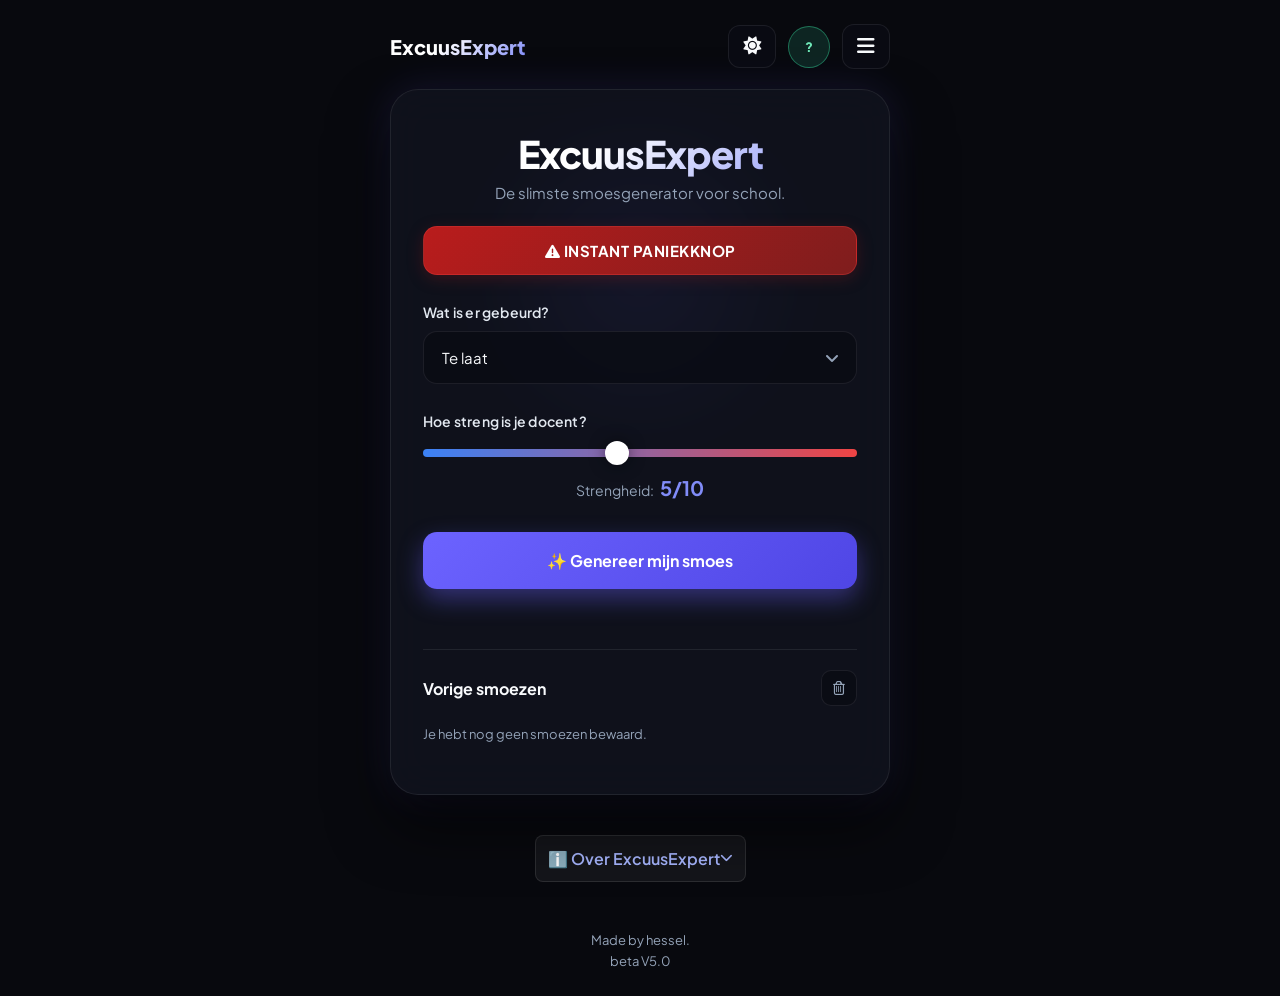
==== commit 6ac0720d: "Update index.html" ====
--- a/index.html
+++ b/index.html
@@ -207,2025 +207,11 @@
 
   <!-- FOOTER -->
   <footer class="footer-text">
-    <p>Made by hessel hagedoorn.</p>
+    <p>Made by hessel.</p>
     <a href="https://snapchat.com/add/Excuus-Expert" target="_blank" rel="noopener noreferrer" class="footer-snapchat-btn"></a>
     <p>beta V5.0</p>
   </footer>
 
   <script src="script.js"></script>
 </body>
-  <!DOCTYPE html>
-<html lang="nl" style="--primary: #6c63ff; --primary-gradient: linear-gradient(135deg, #6c63ff 0%, #4f46e5 100%);"><head>
-  <meta charset="UTF-8">
-  <meta name="viewport" content="width=device-width, initial-scale=1.0">
-  <meta name="description" content="Een snelle, persoonlijke browserstartpagina met zoeken, favoriete websites en handige widgets.">
-  <title>ExcuusExpert Start</title>
-  <link rel="manifest" href="manifest.json">
-  <meta name="theme-color" content="#f1f5f9">
-  <meta name="google-site-verification" content="6CH9S9xC1Fp_FROwEj38SJQM01kB6wiO9QQFOhzRPNw">
-
-  <link rel="icon" type="image/png" href="favicon.png">
-  <link rel="preconnect" href="https://fonts.googleapis.com">
-  <link rel="preconnect" href="https://fonts.gstatic.com" crossorigin="">
-  <link href="https://fonts.googleapis.com/css2?family=Plus+Jakarta+Sans:wght@400;600;700;800&amp;display=swap" rel="stylesheet">
-  <link rel="stylesheet" href="https://cdnjs.cloudflare.com/ajax/libs/font-awesome/6.4.0/css/all.min.css">
-
-  <style>
-    :root {
-      --bg-dark: #07090e;
-      --card-bg: rgba(16, 18, 30, 0.85);
-      --border-color: rgba(255, 255, 255, 0.08);
-      --border-hover: rgba(108, 99, 255, 0.6);
-      --primary: #6c63ff;
-      --primary-gradient: linear-gradient(135deg, var(--primary) 0%, #4f46e5 100%);
-      --danger-gradient: linear-gradient(135deg, #ef4444 0%, #dc2626 100%);
-      --text-main: #f8fafc;
-      --text-muted: #94a3b8;
-      --input-bg: rgba(0, 0, 0, 0.3);
-    }
-
-    body.light-theme {
-      --bg-dark: #f1f5f9;
-      --card-bg: rgba(255, 255, 255, 0.85);
-      --border-color: rgba(0, 0, 0, 0.08);
-      --border-hover: rgba(108, 99, 255, 0.6);
-      --text-main: #0f172a;
-      --text-muted: #64748b;
-      --input-bg: rgba(255, 255, 255, 0.8);
-    }
-
-    * { box-sizing: border-box; margin: 0; padding: 0; }
-
-    body {
-      background-color: var(--bg-dark);
-      background-size: cover;
-      background-position: center;
-      background-attachment: fixed;
-      color: var(--text-main);
-      font-family: 'Plus Jakarta Sans', Arial, sans-serif;
-      min-height: 100vh;
-      display: flex;
-      flex-direction: column;
-      align-items: center;
-      padding: 40px 20px;
-      position: relative;
-      overflow-x: hidden;
-      transition: background-color 0.3s ease, color 0.3s ease;
-    }
-
-    body::before {
-      content: '';
-      position: absolute;
-      width: 600px;
-      height: 600px;
-      background: radial-gradient(circle, rgba(108, 99, 255, 0.18) 0%, rgba(0,0,0,0) 70%);
-      top: 30%;
-      left: 50%;
-      transform: translate(-50%, -50%);
-      z-index: -1;
-      animation: pulseGlow 8s ease-in-out infinite alternate;
-    }
-
-    @keyframes pulseGlow {
-      0% { transform: translate(-50%, -50%) scale(0.8); opacity: 0.5; }
-      100% { transform: translate(-50%, -50%) scale(1.2); opacity: 0.9; }
-    }
-
-    .container {
-      width: 100%;
-      max-width: 960px;
-      display: flex;
-      flex-direction: column;
-      align-items: center;
-      gap: 28px;
-    }
-
-    .fade-out {
-      opacity: 0 !important;
-      transform: scale(0.9) translateY(-10px) !important;
-      transition: opacity 0.3s ease, transform 0.3s ease !important;
-    }
-
-    .top-bar {
-      width: 100%;
-      display: flex;
-      justify-content: flex-end;
-      gap: 10px;
-    }
-
-    .btn-icon {
-      background: var(--card-bg);
-      border: 1px solid var(--border-color);
-      color: var(--text-main);
-      width: 42px;
-      height: 42px;
-      border-radius: 12px;
-      cursor: pointer;
-      display: flex;
-      align-items: center;
-      justify-content: center;
-      font-size: 16px;
-      text-decoration: none;
-      transition: all 0.2s ease;
-    }
-
-    .btn-icon:hover {
-      border-color: var(--border-hover);
-      background: rgba(108, 99, 255, 0.15);
-    }
-
-    .snap-icon:hover {
-      color: #FFFC00;
-      border-color: #FFFC00;
-      background: rgba(255, 252, 0, 0.1);
-    }
-
-    .header {
-      text-align: center;
-      display: flex;
-      flex-direction: column;
-      align-items: center;
-      gap: 4px;
-    }
-
-    .clock-time {
-      font-size: 48px;
-      font-weight: 800;
-      letter-spacing: -1px;
-      background: linear-gradient(135deg, #ffffff 30%, #a5b4fc 100%);
-      -webkit-background-clip: text;
-      -webkit-text-fill-color: transparent;
-    }
-
-    body.light-theme .clock-time {
-      background: linear-gradient(135deg, #0f172a 30%, #4f46e5 100%);
-      -webkit-background-clip: text;
-      -webkit-text-fill-color: transparent;
-    }
-
-    .clock-date {
-      font-size: 15px;
-      font-weight: 600;
-      color: var(--primary);
-      margin-bottom: 4px;
-      text-transform: capitalize;
-    }
-
-    .greeting {
-      font-size: 20px;
-      font-weight: 700;
-      color: var(--text-main);
-    }
-
-    .subtitle {
-      color: var(--text-muted);
-      font-size: 14px;
-    }
-
-    .search-box {
-      width: 100%;
-      max-width: 600px;
-      display: flex;
-      align-items: center;
-      gap: 8px;
-      background: var(--card-bg);
-      border: 1px solid var(--border-color);
-      padding: 6px 12px;
-      border-radius: 16px;
-      backdrop-filter: blur(20px);
-      box-shadow: 0 10px 30px rgba(0, 0, 0, 0.2);
-      position: relative;
-    }
-
-    .search-engine-select {
-      width: auto !important;
-      background: transparent !important;
-      border: none !important;
-      color: var(--text-muted);
-      font-weight: 600;
-      padding: 0 8px;
-      outline: none;
-      cursor: pointer;
-      font-family: inherit;
-    }
-
-    .search-engine-select option {
-      background: var(--bg-dark);
-      color: var(--text-main);
-    }
-
-    .search-input {
-      flex: 1;
-      width: 100%;
-      background: transparent !important;
-      border: none !important;
-      outline: none;
-      color: var(--text-main);
-      font-size: 15px;
-      font-family: inherit;
-      padding: 8px;
-    }
-
-    .search-shortcut-badge {
-      font-size: 11px;
-      background: rgba(255, 255, 255, 0.08);
-      border: 1px solid var(--border-color);
-      color: var(--text-muted);
-      padding: 2px 6px;
-      border-radius: 6px;
-      font-family: monospace;
-      pointer-events: none;
-    }
-
-    .search-btn {
-      background: var(--primary-gradient);
-      border: none;
-      color: #fff;
-      width: 40px;
-      height: 40px;
-      border-radius: 10px;
-      cursor: pointer;
-      display: flex;
-      align-items: center;
-      justify-content: center;
-      flex-shrink: 0;
-    }
-
-    .widgets-grid {
-      display: grid;
-      grid-template-columns: repeat(auto-fit, minmax(280px, 1fr));
-      gap: 20px;
-      width: 100%;
-    }
-
-    .widget-card {
-      background: var(--card-bg);
-      backdrop-filter: blur(20px);
-      border: 1px solid var(--border-color);
-      border-radius: 20px;
-      padding: 20px;
-      display: flex;
-      flex-direction: column;
-      gap: 12px;
-      box-shadow: 0 15px 35px rgba(0,0,0,0.2);
-    }
-
-    .widget-title {
-      font-size: 15px;
-      font-weight: 700;
-      display: flex;
-      align-items: center;
-      justify-content: space-between;
-      color: var(--primary);
-    }
-
-    .btn-icon-sm {
-      background: transparent;
-      border: none;
-      color: var(--text-muted);
-      cursor: pointer;
-      font-size: 14px;
-      transition: color 0.2s;
-    }
-
-    .btn-icon-sm:hover { color: var(--text-main); }
-
-    .weather-info {
-      display: flex;
-      align-items: center;
-      justify-content: space-between;
-      margin-top: 4px;
-    }
-
-    .weather-temp { font-size: 32px; font-weight: 800; }
-    .weather-desc { font-size: 13px; color: var(--text-muted); }
-
-    .todo-input-row { display: flex; gap: 8px; }
-    .todo-input-row input {
-      flex: 1;
-      padding: 8px 12px;
-      border-radius: 10px;
-      border: 1px solid var(--border-color);
-      background: var(--input-bg);
-      color: var(--text-main);
-      font-size: 13px;
-    }
-
-    .todo-list, .history-list {
-      list-style: none;
-      display: flex;
-      flex-direction: column;
-      gap: 8px;
-      max-height: 150px;
-      overflow-y: auto;
-    }
-
-    .todo-item, .history-item {
-      display: flex;
-      align-items: center;
-      justify-content: space-between;
-      background: rgba(255,255,255,0.03);
-      padding: 8px 12px;
-      border-radius: 10px;
-      font-size: 13px;
-      border: 1px solid var(--border-color);
-      transition: all 0.3s ease;
-    }
-
-    .history-text {
-      cursor: pointer;
-      color: var(--text-main);
-      text-decoration: none;
-      flex-grow: 1;
-      overflow: hidden;
-      text-overflow: ellipsis;
-      white-space: nowrap;
-    }
-
-    .history-text:hover { color: var(--primary); }
-
-    .history-tag {
-      font-size: 10px;
-      background: rgba(108, 99, 255, 0.2);
-      color: var(--primary);
-      padding: 2px 6px;
-      border-radius: 6px;
-      margin-left: 6px;
-      text-transform: uppercase;
-    }
-
-    .todo-item.done span {
-      text-decoration: line-through;
-      color: var(--text-muted);
-    }
-
-    .todo-empty, .history-empty {
-      text-align: center;
-      color: var(--text-muted);
-      font-size: 13px;
-      padding: 12px;
-      list-style: none;
-    }
-
-    .todo-actions, .history-actions { display: flex; gap: 6px; }
-    .todo-btn, .history-btn {
-      background: transparent;
-      border: none;
-      color: var(--text-muted);
-      cursor: pointer;
-      font-size: 12px;
-    }
-    .todo-btn:hover, .history-btn:hover { color: #ef4444; }
-
-    .action-bar {
-      display: flex;
-      justify-content: space-between;
-      width: 100%;
-      align-items: center;
-      margin-top: 10px;
-    }
-
-    .section-title { font-size: 18px; font-weight: 800; }
-
-    .btn-add {
-      background: var(--card-bg);
-      border: 1px solid var(--border-color);
-      color: var(--text-main);
-      padding: 10px 18px;
-      border-radius: 14px;
-      font-size: 14px;
-      font-weight: 700;
-      cursor: pointer;
-      display: flex;
-      align-items: center;
-      gap: 8px;
-      transition: all 0.2s ease;
-    }
-
-    .btn-add:hover {
-      border-color: var(--border-hover);
-      background: rgba(108, 99, 255, 0.15);
-    }
-
-    .cards-grid {
-      display: grid;
-      grid-template-columns: repeat(auto-fill, minmax(230px, 1fr));
-      gap: 20px;
-      width: 100%;
-    }
-
-    .card {
-      background: var(--card-bg);
-      backdrop-filter: blur(20px);
-      border: 1px solid var(--border-color);
-      border-radius: 24px;
-      padding: 24px;
-      display: flex;
-      flex-direction: column;
-      align-items: center;
-      text-align: center;
-      position: relative;
-      transition: transform 0.2s ease, border-color 0.2s ease, box-shadow 0.2s ease, opacity 0.3s ease;
-      box-shadow: 0 20px 50px rgba(0, 0, 0, 0.3);
-      touch-action: manipulation;
-    }
-
-    .card:hover {
-      transform: translateY(-6px);
-      border-color: var(--border-hover);
-      box-shadow: 0 25px 60px rgba(108, 99, 255, 0.25);
-    }
-
-    .pinned-badge {
-      position: absolute;
-      top: 12px;
-      left: 12px;
-      background: rgba(108, 99, 255, 0.15);
-      border: 1px solid var(--border-hover);
-      color: var(--primary);
-      padding: 4px 8px;
-      border-radius: 8px;
-      font-size: 11px;
-      font-weight: 700;
-      display: flex;
-      align-items: center;
-      gap: 4px;
-    }
-
-    .custom-card { cursor: grab; }
-    .custom-card:active { cursor: grabbing; }
-    .custom-card.dragging { opacity: 0.4; transform: scale(0.95); }
-    .custom-card.drag-over { border-color: var(--primary); transform: translateY(-8px) scale(1.02); }
-
-    .drag-handle {
-      position: absolute;
-      top: 14px;
-      left: 14px;
-      color: var(--text-muted);
-      font-size: 14px;
-      opacity: 0.6;
-      padding: 4px;
-      touch-action: none;
-    }
-
-    .card-icon-wrapper {
-      width: 70px;
-      height: 70px;
-      border-radius: 20px;
-      background: rgba(255, 255, 255, 0.05);
-      display: flex;
-      align-items: center;
-      justify-content: center;
-      margin-bottom: 16px;
-      margin-top: 10px;
-      font-size: 28px;
-      color: var(--primary);
-    }
-
-    .logo-img {
-      width: 44px;
-      height: 44px;
-      object-fit: contain;
-      border-radius: 8px;
-    }
-
-    .card-title {
-      font-size: 18px;
-      font-weight: 800;
-      margin-bottom: 6px;
-      color: var(--text-main);
-    }
-
-    .card-desc {
-      font-size: 12px;
-      color: var(--text-muted);
-      line-height: 1.4;
-      margin-bottom: 20px;
-      flex-grow: 1;
-    }
-
-    .btn-visit {
-      width: 100%;
-      padding: 10px;
-      border-radius: 12px;
-      background: var(--primary-gradient);
-      color: #ffffff;
-      font-size: 13px;
-      font-weight: 700;
-      display: flex;
-      align-items: center;
-      justify-content: center;
-      gap: 8px;
-      text-decoration: none;
-    }
-
-    .btn-edit, .btn-delete {
-      position: absolute;
-      top: 12px;
-      background: rgba(255, 255, 255, 0.05);
-      border: none;
-      color: var(--text-muted);
-      width: 28px;
-      height: 28px;
-      border-radius: 50%;
-      cursor: pointer;
-      display: flex;
-      align-items: center;
-      justify-content: center;
-      transition: all 0.2s;
-    }
-
-    .btn-edit { right: 46px; }
-    .btn-delete { right: 12px; }
-
-    .btn-edit:hover { background: rgba(108, 99, 255, 0.2); color: #fff; }
-    .btn-delete:hover { background: rgba(239, 68, 68, 0.2); color: #ef4444; }
-
-    .modal {
-      display: none;
-      position: fixed;
-      inset: 0;
-      background: rgba(0, 0, 0, 0.75);
-      backdrop-filter: blur(8px);
-      align-items: center;
-      justify-content: center;
-      z-index: 100;
-      padding: 20px;
-    }
-
-    .modal-content {
-      background: var(--bg-dark);
-      border: 1px solid var(--border-color);
-      border-radius: 20px;
-      padding: 24px;
-      width: 100%;
-      max-width: 440px;
-      display: flex;
-      flex-direction: column;
-      gap: 14px;
-      color: var(--text-main);
-      max-height: 90vh;
-      overflow-y: auto;
-    }
-
-    .modal-title { font-size: 20px; font-weight: 800; }
-    .modal-text { font-size: 14px; color: var(--text-muted); line-height: 1.5; }
-
-    .modal input, .modal select {
-      width: 100%;
-      padding: 12px;
-      border-radius: 10px;
-      background: var(--input-bg);
-      border: 1px solid var(--border-color);
-      color: var(--text-main);
-      font-family: inherit;
-    }
-
-    .modal input:focus, .modal select:focus { outline: none; border-color: var(--primary); }
-
-    .color-row {
-      display: flex;
-      align-items: center;
-      gap: 10px;
-      transition: opacity 0.2s ease;
-    }
-
-    .color-row input[type="color"] {
-      width: 50px;
-      height: 42px;
-      padding: 0;
-      border: none;
-      background: transparent;
-      cursor: pointer;
-      border-radius: 8px;
-    }
-
-    .backup-section {
-      border-top: 1px solid var(--border-color);
-      padding-top: 14px;
-      margin-top: 6px;
-      display: flex;
-      flex-direction: column;
-      gap: 10px;
-    }
-
-    .backup-actions {
-      display: flex;
-      gap: 10px;
-    }
-
-    .backup-btn {
-      flex: 1;
-      padding: 10px;
-      border-radius: 10px;
-      background: var(--input-bg);
-      border: 1px solid var(--border-color);
-      color: var(--text-main);
-      font-size: 13px;
-      font-weight: 600;
-      cursor: pointer;
-      display: flex;
-      align-items: center;
-      justify-content: center;
-      gap: 6px;
-      transition: all 0.2s;
-    }
-
-    .backup-btn:hover {
-      border-color: var(--border-hover);
-      background: rgba(108, 99, 255, 0.15);
-    }
-
-    .error-msg { color: #ef4444; font-size: 13px; display: none; }
-    .modal-actions { display: flex; justify-content: flex-end; gap: 10px; margin-top: 10px; }
-
-    .footer-snap {
-      margin-top: 20px;
-      font-size: 13px;
-      color: var(--text-muted);
-      text-align: center;
-    }
-
-    .footer-snap a {
-      color: var(--text-muted);
-      text-decoration: none;
-      display: inline-flex;
-      align-items: center;
-      gap: 8px;
-      padding: 8px 16px;
-      border-radius: 20px;
-      background: rgba(255, 255, 255, 0.03);
-      border: 1px solid var(--border-color);
-      transition: all 0.2s ease;
-    }
-
-    .footer-snap a:hover {
-      color: var(--text-main);
-      border-color: #FFFC00;
-      background: rgba(255, 252, 0, 0.05);
-    }
-
-    :root {
-      --bg-dark: #f1f5f9;
-      --card-bg: rgba(255, 255, 255, 0.68);
-      --border-color: rgba(15, 23, 42, 0.1);
-      --border-hover: rgba(108, 99, 255, 0.55);
-      --text-main: #0f172a;
-      --text-muted: #64748b;
-      --input-bg: rgba(255, 255, 255, 0.48);
-      --glass-shadow: 0 12px 34px rgba(34, 40, 70, 0.08);
-    }
-
-    body.light-theme {
-      --bg-dark: #f1f5f9;
-      --card-bg: rgba(255, 255, 255, 0.68);
-      --border-color: rgba(15, 23, 42, 0.1);
-      --border-hover: rgba(108, 99, 255, 0.55);
-      --text-main: #0f172a;
-      --text-muted: #64748b;
-      --input-bg: rgba(255, 255, 255, 0.48);
-      --glass-shadow: 0 12px 34px rgba(34, 40, 70, 0.08);
-    }
-
-    body:not(.light-theme) {
-      --bg-dark: #07090e;
-      --card-bg: rgba(16, 18, 30, 0.68);
-      --border-color: rgba(255, 255, 255, 0.1);
-      --border-hover: rgba(108, 99, 255, 0.62);
-      --text-main: #f8fafc;
-      --text-muted: #94a3b8;
-      --input-bg: rgba(0, 0, 0, 0.3);
-      --glass-shadow: 0 12px 34px rgba(0, 0, 0, 0.24);
-    }
-
-    body {
-      padding: 24px clamp(16px, 5vw, 64px) 36px;
-      background-image: radial-gradient(rgba(108, 99, 255, 0.16) 0.65px, transparent 0.65px);
-      background-size: 18px 18px;
-    }
-
-    body::before { display: none; }
-    .container { max-width: 1080px; align-items: stretch; gap: 24px; }
-    .top-bar { gap: 8px; }
-    .btn-icon { width: 40px; height: 40px; border-radius: 8px; background: var(--card-bg); }
-    .header { gap: 8px; padding: 30px 0 4px; }
-    .welcome-meta { display: flex; align-items: center; justify-content: center; gap: 9px; margin-bottom: 2px; }
-    .clock-time { display: inline; color: var(--text-muted); background: none; font-size: 12px; font-weight: 600; letter-spacing: 0; -webkit-text-fill-color: var(--text-muted); }
-    .clock-date { display: inline; margin: 0; color: var(--text-muted); font-size: 12px; font-weight: 500; }
-    #greetingText { display: inline; color: var(--primary); font-size: 12px; font-weight: 800; }
-    .header::before {
-      content: 'EXCUUSEXPERT  /  ZOEK';
-      color: var(--primary);
-      font-size: 11px;
-      font-weight: 800;
-      letter-spacing: 1.4px;
-    }
-    .header .subtitle { font-size: 15px; }
-    .header h1 { font: 700 46px/1.08 Georgia, 'Times New Roman', serif; }
-
-    .engine-tabs {
-      display: flex;
-      justify-content: center;
-      flex-wrap: wrap;
-      gap: 6px;
-      width: 100%;
-      margin: 0 auto -14px;
-    }
-    .engine-tab {
-      min-height: 38px;
-      padding: 0 14px;
-      border: 1px solid transparent;
-      border-radius: 8px;
-      background: transparent;
-      color: var(--text-muted);
-      font: 700 13px 'Plus Jakarta Sans', sans-serif;
-      cursor: pointer;
-    }
-    .engine-tab:hover { color: var(--text-main); background: var(--card-bg); }
-    .engine-tab[aria-pressed="true"] {
-      color: var(--text-main);
-      background: var(--card-bg);
-      border-color: var(--border-color);
-      box-shadow: 0 2px 5px rgba(20, 35, 25, 0.06);
-      backdrop-filter: blur(14px);
-      -webkit-backdrop-filter: blur(14px);
-    }
-    .search-engine-select { display: none; }
-    .search-box {
-      max-width: 760px;
-      width: min(100%, 760px);
-      margin-inline: auto;
-      min-height: 64px;
-      padding: 8px 10px 8px 20px;
-      gap: 12px;
-      border: 1px solid var(--border-color);
-      border-radius: 10px;
-      background: var(--card-bg);
-      box-shadow: 0 16px 46px rgba(5, 5, 18, 0.22);
-      backdrop-filter: blur(22px) saturate(155%);
-      -webkit-backdrop-filter: blur(22px) saturate(155%);
-    }
-    .search-box:focus-within { border-color: var(--primary); box-shadow: 0 16px 46px rgba(5, 5, 18, 0.22), 0 0 0 3px color-mix(in srgb, var(--primary) 22%, transparent); }
-    .search-input { font-size: 16px; }
-    .search-btn { width: 46px; height: 46px; border-radius: 8px; font-size: 16px; }
-    .search-shortcut-badge { border-radius: 5px; }
-    .search-note { margin: -12px auto 2px; color: var(--text-muted); font-size: 12px; text-align: center; }
-    .search-box { position: relative; z-index: 2; overflow: visible; }
-    .search-suggestions[hidden] { display: none; }
-    .search-suggestions {
-      position: absolute;
-      top: calc(100% + 8px);
-      left: 0;
-      right: 0;
-      z-index: 30;
-      display: flex;
-      flex-direction: column;
-      gap: 3px;
-      padding: 8px;
-      border: 1px solid var(--border-color);
-      border-radius: 10px;
-      background: var(--card-bg);
-      box-shadow: 0 18px 44px rgba(10, 24, 15, 0.2);
-      backdrop-filter: blur(22px) saturate(155%);
-      -webkit-backdrop-filter: blur(22px) saturate(155%);
-    }
-    .search-suggestion {
-      display: flex;
-      align-items: center;
-      gap: 12px;
-      width: 100%;
-      min-height: 48px;
-      padding: 8px 12px;
-      border: 0;
-      border-radius: 7px;
-      background: transparent;
-      color: var(--text-main);
-      text-align: left;
-      font: inherit;
-      cursor: pointer;
-    }
-    .search-suggestion:hover, .search-suggestion[aria-selected="true"] { background: var(--input-bg); }
-    .search-suggestion-icon { width: 20px; color: var(--primary); text-align: center; }
-    .search-suggestion-copy { display: flex; flex: 1; min-width: 0; flex-direction: column; gap: 2px; }
-    .search-suggestion-title { overflow: hidden; font-size: 13px; font-weight: 700; text-overflow: ellipsis; white-space: nowrap; }
-    .search-suggestion-detail { overflow: hidden; color: var(--text-muted); font-size: 11px; text-overflow: ellipsis; white-space: nowrap; }
-    .search-suggestion-type { flex: 0 0 auto; color: var(--text-muted); font-size: 10px; text-transform: uppercase; }
-    .history-text { border: 0; padding: 0; background: transparent; font: inherit; text-align: left; }
-    .bookmark-monogram {
-      display: grid;
-      width: 46px;
-      height: 46px;
-      place-items: center;
-      border: 1px solid var(--border-color);
-      border-radius: 10px;
-      color: var(--primary);
-      font-size: 20px;
-      font-weight: 800;
-    }
-
-    .widgets-grid { order: 2; gap: 12px; grid-template-columns: repeat(3, minmax(0, 1fr)); }
-    .action-bar, .cards-grid { order: 1; }
-    .widget-card, .card {
-      border: 1px solid var(--border-color);
-      border-radius: 8px;
-      background: var(--card-bg);
-      box-shadow: var(--glass-shadow);
-      backdrop-filter: blur(18px) saturate(145%);
-      -webkit-backdrop-filter: blur(18px) saturate(145%);
-    }
-    .widget-card { padding: 18px; gap: 14px; }
-    .widget-title { color: var(--text-main); }
-    .widget-title > span { color: var(--text-main); }
-    .weather-info { min-height: 68px; }
-    .weather-temp { font-size: 30px; }
-    .todo-input-row input { border-radius: 7px; }
-    .todo-item, .history-item { border-radius: 6px; background: var(--input-bg); }
-    .action-bar { margin-top: 14px; }
-    .section-title { font-size: 17px; }
-    .btn-add { border-radius: 7px; }
-    .cards-grid { gap: 12px; grid-template-columns: repeat(auto-fill, minmax(190px, 1fr)); }
-    .card { padding: 20px; }
-    .card:hover { transform: translateY(-3px); box-shadow: 0 16px 40px rgba(108, 99, 255, 0.18); }
-    .card-icon-wrapper { border: 1px solid var(--border-color); border-radius: 8px; background: var(--input-bg); }
-    .btn-visit { border-radius: 6px; }
-    .footer-snap { margin-top: 4px; }
-    .footer-snap a { border-radius: 7px; }
-    :focus-visible { outline: 3px solid color-mix(in srgb, var(--primary) 55%, white); outline-offset: 2px; }
-
-    @media (max-width: 700px) {
-      body { padding: 14px 16px 28px; }
-      .container { gap: 19px; }
-      .header { padding: 20px 0 2px; }
-      .header h1 { font-size: 36px; }
-      .header .subtitle { max-width: 320px; line-height: 1.5; }
-      .engine-tabs { justify-content: flex-start; flex-wrap: nowrap; overflow-x: auto; padding: 2px 0 5px; }
-      .engine-tab { flex: 0 0 auto; padding: 0 12px; }
-      .search-box { min-height: 58px; padding-left: 13px; gap: 6px; }
-      .search-input { min-width: 0; font-size: 15px; }
-      .search-shortcut-badge { display: none; }
-      .widgets-grid { grid-template-columns: 1fr; }
-      .widget-card { padding: 16px; }
-      .action-bar { align-items: flex-start; gap: 10px; }
-      .action-bar .btn-add { padding: 9px 11px; font-size: 12px; }
-      .cards-grid { grid-template-columns: repeat(2, minmax(0, 1fr)); gap: 10px; }
-      .card { padding: 16px 12px; }
-      .card-title { font-size: 15px; }
-      .card-desc { font-size: 11px; }
-      .pinned-badge { font-size: 9px; padding: 3px 5px; }
-    }
-
-    @media (max-width: 390px) {
-      .header h1 { font-size: 32px; }
-      .cards-grid { grid-template-columns: 1fr; }
-      .action-bar .btn-add { font-size: 0; gap: 0; }
-      .action-bar .btn-add i { font-size: 14px; }
-    }
-  </style>
-</head>
-<body class="light-theme">
-<script>
-  if ('serviceWorker' in navigator) {
-    window.addEventListener('load', () => {
-      navigator.serviceWorker.register('sw.js');
-    });
-  }
-</script>
-  <div class="container" style="">
-    
-    <div class="top-bar" style="">
-      <button class="btn-icon" onclick="openBgModal()" title="Achtergrond, Accentkleur &amp; Back-up" aria-label="Instellingen openen">
-        <i class="fa-solid fa-palette"></i>
-      </button>
-      <button class="btn-icon" id="themeBtn" onclick="toggleTheme()" title="Wissel Thema" aria-label="Thema wisselen">
-        <i class="fa-solid fa-sun"></i>
-      </button>
-    </div>
-
-    <header class="header" style="">
-      <div class="clock-time" id="clockTime">15:10:08</div>
-      <div class="clock-date" id="clockDate">Zaterdag 3 oktober 2026</div>
-      <h1 class="greeting" id="greetingText">Goedemorgen</h1>
-      <p class="subtitle">Al je favoriete apps, widgets en snelkoppelingen op één plek</p>
-    </header>
-
-    <div class="engine-tabs" role="group" aria-label="Kies waar je wilt zoeken">
-      <button class="engine-tab" type="button" data-engine="google" aria-pressed="true">Web</button>
-      <button class="engine-tab" type="button" data-engine="images" aria-pressed="false">Afbeeldingen</button>
-      <button class="engine-tab" type="button" data-engine="youtube" aria-pressed="false">Video</button>
-      <button class="engine-tab" type="button" data-engine="maps" aria-pressed="false">Kaarten</button>
-      <button class="engine-tab" type="button" data-engine="wikipedia" aria-pressed="false">Wikipedia</button>
-      <button class="engine-tab" type="button" data-engine="ddg" aria-pressed="false">DuckDuckGo</button>
-    </div>
-    <form class="search-box" onsubmit="executeSearch(event)" style="">
-      <select id="searchEngine" class="search-engine-select" aria-label="Zoekmachine">
-        <option value="google">Google</option>
-        <option value="ddg">DuckDuckGo</option>
-        <option value="youtube">YouTube</option>
-        <option value="wikipedia">Wikipedia</option>
-        <option value="bing">Bing</option>
-        <option value="yahoo">Yahoo</option>
-        <option value="images">Google Afbeeldingen</option>
-        <option value="brave">Brave</option>
-        <option value="maps">Google Maps</option>
-      </select>
-      <input type="search" id="searchInput" class="search-input" placeholder="Zoek op het web of open een website..." autocomplete="off" aria-label="Zoekopdracht" aria-autocomplete="list" aria-controls="searchSuggestions" aria-expanded="false">
-      <div class="search-suggestions" id="searchSuggestions" role="listbox" aria-label="Zoeksuggesties" hidden></div>
-      <span class="search-shortcut-badge" title="Druk op / om te zoeken">/</span>
-      <button type="submit" class="search-btn" style=""><i class="fa-solid fa-magnifying-glass" style=""></i></button>
-    </form>
-    <div class="widgets-grid" style="">
-      <div class="widget-card" style="">
-        <div class="widget-title">
-          <span style=""><i class="fa-solid fa-cloud-sun" style=""></i> Weerbericht</span>
-          <button class="btn-icon-sm" onclick="openCityModal()" title="Stad handmatig instellen">
-            <i class="fa-solid fa-gear"></i>
-          </button>
-        </div>
-        <div class="weather-info" style="">
-          <div>
-            <div class="weather-temp" id="weatherTemp" style="">15°C</div>
-            <div class="weather-desc" id="weatherDesc">Regen</div>
-          </div>
-          <i class="fa-solid fa-temperature-half" style="font-size: 32px; color: var(--text-muted);"></i>
-        </div>
-      </div>
-
-      <div class="widget-card">
-        <div class="widget-title">
-          <span><i class="fa-solid fa-list-check"></i> Snelle Taken</span>
-        </div>
-        <div class="todo-input-row">
-          <input type="text" id="todoInput" placeholder="Nieuwe taak toevoegen..." onkeydown="if(event.key==='Enter') addTodo()">
-          <button class="btn-add" style="padding: 8px 14px;" onclick="addTodo()"><i class="fa-solid fa-plus"></i></button>
-        </div>
-        <ul class="todo-list" id="todoList"><li class="todo-empty">Geen taken voor vandaag 🎉</li></ul>
-      </div>
-
-      <div class="widget-card" style="">
-        <div class="widget-title">
-          <span><i class="fa-solid fa-clock-rotate-left"></i> Zoekgeschiedenis</span>
-          <button class="btn-icon-sm" onclick="clearAllHistory()" title="Zoekgeschiedenis wissen" aria-label="Zoekgeschiedenis wissen">
-            <i class="fa-solid fa-trash-can"></i>
-          </button>
-        </div>
-        <ul class="history-list" id="historyList"><li class="history-empty" style="">Geen zoekopdrachten bewaard</li></ul>
-      </div>
-    </div>
-
-    <div class="action-bar" style="">
-      <h2 class="section-title" style="">Mijn Snelkoppelingen</h2>
-      <button class="btn-add" onclick="openAddModal()">
-        <i class="fa-solid fa-plus"></i> Snelkoppeling toevoegen
-      </button>
-    </div>
-
-    <div class="cards-grid" id="cardsGrid">
-      <div class="card">
-        <div class="pinned-badge"><i class="fa-solid fa-thumbtack"></i> Gepind</div>
-        <div class="card-icon-wrapper"><img src="jouw-logo.png" class="logo-img" alt="ExcuusExpert logo"></div>
-        <h2 class="card-title">ExcuusExpert</h2>
-        <p class="card-desc">Genereer bliksemsnel de beste excuses.</p>
-        <a href="https://excuusexpert.github.io/excuusexpert/" target="_blank" rel="noopener noreferrer" class="btn-visit">Openen <i class="fa-solid fa-arrow-right"></i></a>
-      </div>
-
-      <div class="card">
-        <div class="pinned-badge"><i class="fa-solid fa-thumbtack"></i> Gepind</div>
-        <div class="card-icon-wrapper"><img src="favicon.png" class="logo-img" alt="StudyTrack logo"></div>
-        <h2 class="card-title">StudyTrack</h2>
-        <p class="card-desc">Overzicht over huiswerk en toetsen.</p>
-        <a href="https://excuusexpert.github.io/studytrack/" target="_blank" rel="noopener noreferrer" class="btn-visit">Openen <i class="fa-solid fa-arrow-right"></i></a>
-      </div>
-
-      <div class="card">
-        <div class="pinned-badge"><i class="fa-solid fa-thumbtack"></i> Gepind</div>
-        <div class="card-icon-wrapper"><img src="gamepad.png" class="logo-img" alt="Snake logo"></div>
-        <h2 class="card-title">Snake</h2>
-        <p class="card-desc">Speel Snake als je je verveelt.</p>
-        <a href="https://excuusexpert.github.io/snake/" target="_blank" rel="noopener noreferrer" class="btn-visit">Openen <i class="fa-solid fa-arrow-right"></i></a>
-      </div>
-    </div>
-
-  </div>
-
-  <!-- Modal voor Achtergrond, Accentkleur & Back-up -->
-  <div class="modal" id="bgModal">
-    <div class="modal-content">
-      <h3 class="modal-title">Thema &amp; Instellingen</h3>
-      
-      <p class="modal-text" style="font-weight: 700;">Achtergrondtype:</p>
-      <select id="bgType" onchange="toggleBgTypeInput()">
-        <option value="default">Standaard Kleurthema</option>
-        <option value="color">Aangepaste Achtergrondkleur (Hex)</option>
-        <option value="image">Aangepaste Afbeelding (URL)</option>
-      </select>
-
-      <div id="colorPickerGroup" class="color-row" style="display: none;">
-        <input type="color" id="bgHexColorPicker" value="#07090e">
-        <input type="text" id="bgHexTextInput" placeholder="#07090e" maxlength="7" style="flex: 1;">
-      </div>
-
-      <input type="text" id="bgValInput" placeholder="https://site.com/image.jpg" style="display: none;">
-
-      <!-- Accentkleur Selectie (Volledig verborgen bij standaard thema) -->
-      <p class="modal-text" id="accentColorLabel" style="font-weight: 700; margin-top: 6px; display: none;">Accentkleur:</p>
-      <div class="color-row" id="accentColorGroup" style="display: none;">
-        <input type="color" id="primaryHexColorPicker" value="#6c63ff" onchange="handleCustomColorChange()">
-        <input type="text" id="primaryHexTextInput" value="#6c63ff" placeholder="#6c63ff" maxlength="7" style="flex: 1;">
-      </div>
-
-      <!-- JSON Export & Import Section -->
-      <div class="backup-section">
-        <p class="modal-text" style="font-weight: 700;">Data Back-up (JSON):</p>
-        <div class="backup-actions">
-          <button type="button" class="backup-btn" onclick="exportData()"><i class="fa-solid fa-download"></i> Exporteren</button>
-          <button type="button" class="backup-btn" onclick="document.getElementById('importFileInput').click()"><i class="fa-solid fa-upload"></i> Importeren</button>
-          <input type="file" id="importFileInput" accept=".json" style="display: none;" onchange="importData(event)">
-        </div>
-      </div>
-
-      <div class="modal-actions">
-        <button class="btn-add" style="background: transparent;" onclick="closeBgModal()">Annuleren</button>
-        <button class="btn-add" style="background: var(--primary-gradient);" onclick="saveCustomBg()">Opslaan</button>
-      </div>
-    </div>
-  </div>
-
-  <div class="modal" id="cityModal">
-    <div class="modal-content">
-      <h3 class="modal-title">Stad instellen</h3>
-      <p class="modal-text">Voer de naam van je stad in voor het weerbericht:</p>
-      <input type="text" id="cityNameInput" placeholder="Bijv. Utrecht, Rotterdam, Groningen">
-      <div class="modal-actions">
-        <button class="btn-add" style="background: transparent;" onclick="closeCityModal()">Annuleren</button>
-        <button class="btn-add" style="background: var(--primary-gradient);" onclick="saveCustomCity()">Opslaan</button>
-      </div>
-    </div>
-  </div>
-
-  <div class="modal" id="addModal">
-    <div class="modal-content">
-      <h3 class="modal-title" id="addModalTitle">Website toevoegen</h3>
-      
-      <input type="text" id="linkTitle" placeholder="Naam (bijv. Magister)">
-      <input type="text" id="linkUrl" placeholder="URL (bijv. magister.net of je schoollink)">
-      
-      <label style="font-size: 13px; color: var(--text-muted); font-weight: 600;">Icoon Optie:</label>
-      <select id="iconType" onchange="toggleIconTypeInput()">
-        <option value="auto">Automatische Favicon</option>
-        <option value="url">Custom Afbeeldings URL</option>
-        <option value="fa">FontAwesome Klasse (bijv. fa-star)</option>
-      </select>
-      
-      <input type="text" id="iconVal" placeholder="Voer URL of FontAwesome klasse in..." style="display: none;">
-
-      <p class="error-msg" id="errorMessage">Deze link staat al op je dashboard!</p>
-
-      <div class="modal-actions">
-        <button class="btn-add" style="background: transparent;" onclick="closeAddModal()">Annuleren</button>
-        <button class="btn-add" style="background: var(--primary-gradient);" onclick="saveBookmark()">Opslaan</button>
-      </div>
-    </div>
-  </div>
-
-  <div class="modal" id="deleteModal">
-    <div class="modal-content">
-      <h3 class="modal-title">Snelkoppeling verwijderen</h3>
-      <p class="modal-text">Weet je zeker dat je <strong id="deleteTargetName" style="color: var(--text-main);"></strong> wilt verwijderen van je dashboard?</p>
-
-      <div class="modal-actions">
-        <button class="btn-add" style="background: transparent;" onclick="closeDeleteModal()">Annuleren</button>
-        <button class="btn-add" style="background: var(--danger-gradient);" onclick="confirmDelete()">Verwijderen</button>
-      </div>
-    </div>
-  </div>
-
-  <script>
-    const DEFAULT_ACCENT_HEX = "#6c63ff";
-    function readStoredArray(key) {
-      try {
-        const value = JSON.parse(localStorage.getItem(key) || '[]');
-        return Array.isArray(value) ? value : [];
-      } catch (error) {
-        return [];
-      }
-    }
-
-    function safeHttpUrl(value) {
-      try {
-        const input = String(value || '').trim();
-        const url = new URL(/^https?:\/\//i.test(input) ? input : `https://${input}`);
-        return ['http:', 'https:'].includes(url.protocol) && !url.username && !url.password ? url.href : '';
-      } catch (error) {
-        return '';
-      }
-    }
-
-    function escapeHtml(value) {
-      return String(value ?? '').replace(/[&<>"']/g, (character) => ({
-        '&': '&amp;', '<': '&lt;', '>': '&gt;', '"': '&quot;', "'": '&#39;'
-      })[character]);
-    }
-
-    function normalizeText(value) {
-      return String(value || '').normalize('NFD').replace(/[\u0300-\u036f]/g, '').toLocaleLowerCase('nl');
-    }
-
-    let customBookmarks = readStoredArray('portal_bookmarks');
-    let todos = readStoredArray('portal_todos');
-    let searchHistory = readStoredArray('portal_search_history');
-    const savedTheme = localStorage.getItem('portal_theme');
-    let isLightTheme = savedTheme ? savedTheme === 'light' : true;
-    let activeSuggestionIndex = -1;
-    let pendingDeleteIndex = null;
-    let editingIndex = null;
-    let draggedIndex = null;
-
-    if (!savedTheme) {
-      localStorage.setItem('portal_theme', 'light');
-    }
-
-    if (isLightTheme) {
-      document.body.classList.add('light-theme');
-      document.getElementById('themeBtn').innerHTML = '<i class="fa-solid fa-sun"></i>';
-      document.querySelector('meta[name="theme-color"]').content = '#f1f5f9';
-    }
-
-    /* Primary Accent Color apply */
-    function applyPrimaryColor(color) {
-      if (!color || !/^#[0-9A-F]{6}$/i.test(color)) return;
-      document.documentElement.style.setProperty('--primary', color);
-      document.documentElement.style.setProperty('--primary-gradient', `linear-gradient(135deg, ${color} 0%, #4f46e5 100%)`);
-    }
-
-    function setAccentColor(hexValue) {
-      applyPrimaryColor(hexValue);
-      document.getElementById('primaryHexColorPicker').value = hexValue;
-      document.getElementById('primaryHexTextInput').value = hexValue;
-    }
-
-    function saveSettings(colorHex) {
-      localStorage.setItem('portal_primary_color', colorHex);
-    }
-
-    function loadSettings() {
-      const bgType = localStorage.getItem('portal_bg_type') || 'default';
-      if (bgType === 'default') {
-        setAccentColor(DEFAULT_ACCENT_HEX);
-      } else {
-        const savedColor = localStorage.getItem('portal_primary_color') || DEFAULT_ACCENT_HEX;
-        setAccentColor(savedColor);
-      }
-    }
-
-    function handleCustomColorChange() {
-      const selectedColor = document.getElementById('primaryHexColorPicker').value;
-      setAccentColor(selectedColor);
-      saveSettings(selectedColor);
-    }
-
-    // Laad instellingen bij start
-    loadSettings();
-
-    /* Background Hex Color Sync */
-    const bgColorPicker = document.getElementById('bgHexColorPicker');
-    const bgHexInput = document.getElementById('bgHexTextInput');
-    bgColorPicker.addEventListener('input', (e) => { bgHexInput.value = e.target.value; });
-    bgHexInput.addEventListener('input', (e) => {
-      let val = e.target.value;
-      if (!val.startsWith('#')) val = '#' + val;
-      if (/^#[0-9A-F]{6}$/i.test(val)) bgColorPicker.value = val;
-    });
-
-    /* Primary Hex Color Sync */
-    const primaryColorPicker = document.getElementById('primaryHexColorPicker');
-    const primaryHexInput = document.getElementById('primaryHexTextInput');
-    primaryColorPicker.addEventListener('input', (e) => { 
-      primaryHexInput.value = e.target.value; 
-      handleCustomColorChange();
-    });
-    primaryHexInput.addEventListener('input', (e) => {
-      let val = e.target.value;
-      if (!val.startsWith('#')) val = '#' + val;
-      if (/^#[0-9A-F]{6}$/i.test(val)) {
-        primaryColorPicker.value = val;
-        handleCustomColorChange();
-      }
-    });
-
-    function applySavedBg() {
-      const bgType = localStorage.getItem('portal_bg_type') || 'default';
-      const bgVal = localStorage.getItem('portal_bg_val') || '';
-
-      if (bgType === 'color' && bgVal) {
-        document.body.style.backgroundImage = 'none';
-        document.body.style.backgroundColor = bgVal;
-      } else if (bgType === 'image' && bgVal) {
-        document.body.style.backgroundImage = `url('${bgVal}')`;
-      } else {
-        document.body.style.backgroundImage = '';
-        document.body.style.backgroundColor = '';
-        setAccentColor(DEFAULT_ACCENT_HEX);
-      }
-    }
-    applySavedBg();
-
-    function toggleTheme() {
-      isLightTheme = !isLightTheme;
-      document.body.classList.toggle('light-theme', isLightTheme);
-      document.body.classList.toggle('dark-theme', !isLightTheme);
-      localStorage.setItem('portal_theme', isLightTheme ? 'light' : 'dark');
-      document.getElementById('themeBtn').innerHTML = isLightTheme ? '<i class="fa-solid fa-sun"></i>' : '<i class="fa-solid fa-moon"></i>';
-      document.querySelector('meta[name="theme-color"]').content = isLightTheme ? '#f1f5f9' : '#07090e';
-    }
-
-    function openBgModal() {
-      const bgType = localStorage.getItem('portal_bg_type') || 'default';
-      const bgVal = localStorage.getItem('portal_bg_val') || '';
-
-      document.getElementById('bgType').value = bgType;
-      if (bgType === 'color') {
-        bgHexInput.value = bgVal || '#07090e';
-        if (/^#[0-9A-F]{6}$/i.test(bgVal)) bgColorPicker.value = bgVal;
-      } else if (bgType === 'image') {
-        document.getElementById('bgValInput').value = bgVal;
-      }
-
-      loadSettings();
-      toggleBgTypeInput();
-      document.getElementById('bgModal').style.display = 'flex';
-    }
-
-    function closeBgModal() {
-      document.getElementById('bgModal').style.display = 'none';
-    }
-
-    function toggleBgTypeInput() {
-      const type = document.getElementById('bgType').value;
-      document.getElementById('colorPickerGroup').style.display = type === 'color' ? 'flex' : 'none';
-      document.getElementById('bgValInput').style.display = type === 'image' ? 'block' : 'none';
-
-      const accentGroup = document.getElementById('accentColorGroup');
-      const accentLabel = document.getElementById('accentColorLabel');
-
-      if (type === 'default') {
-        setAccentColor(DEFAULT_ACCENT_HEX);
-        accentGroup.style.display = 'none';
-        if (accentLabel) accentLabel.style.display = 'none';
-      } else {
-        accentGroup.style.display = 'flex';
-        if (accentLabel) accentLabel.style.display = 'block';
-        const savedColor = localStorage.getItem('portal_primary_color') || DEFAULT_ACCENT_HEX;
-        setAccentColor(savedColor);
-      }
-    }
-
-    function saveCustomBg() {
-      const type = document.getElementById('bgType').value;
-      let val = '';
-
-      if (type === 'default') {
-        setAccentColor(DEFAULT_ACCENT_HEX);
-        saveSettings(DEFAULT_ACCENT_HEX);
-      } else {
-        handleCustomColorChange();
-      }
-
-      if (type === 'color') {
-        val = bgHexInput.value.trim();
-        if (val && !val.startsWith('#')) val = '#' + val;
-      } else if (type === 'image') {
-        val = document.getElementById('bgValInput').value.trim();
-      }
-
-      localStorage.setItem('portal_bg_type', type);
-      localStorage.setItem('portal_bg_val', val);
-
-      applySavedBg();
-      closeBgModal();
-    }
-
-    /* Search-first keyboard controls */
-    document.addEventListener('keydown', (e) => {
-      const isTyping = ['INPUT', 'TEXTAREA', 'SELECT'].includes(document.activeElement.tagName);
-      if ((e.key === '/' && !isTyping) || ((e.ctrlKey || e.metaKey) && e.key.toLowerCase() === 'k')) {
-        e.preventDefault();
-        document.getElementById('searchInput').focus();
-      } else if (e.key === 'Escape') {
-        if (!document.getElementById('searchSuggestions').hidden) {
-          hideSearchSuggestions();
-        } else {
-          closeAddModal();
-          closeDeleteModal();
-          closeCityModal();
-          closeBgModal();
-        }
-      }
-    });
-
-    /* Export & Import JSON Backup */
-    function exportData() {
-      const backupData = {
-        bookmarks: customBookmarks,
-        todos: todos,
-        searchHistory: searchHistory,
-        searchEngine: localStorage.getItem('portal_search_engine') || 'google',
-        bgType: localStorage.getItem('portal_bg_type') || 'default',
-        bgVal: localStorage.getItem('portal_bg_val') || '',
-        primaryColor: localStorage.getItem('portal_primary_color') || DEFAULT_ACCENT_HEX,
-        cityName: localStorage.getItem('portal_city_name') || '',
-        cityLat: localStorage.getItem('portal_city_lat') || '',
-        cityLon: localStorage.getItem('portal_city_lon') || '',
-        theme: localStorage.getItem('portal_theme') || 'dark'
-      };
-
-      const dataStr = "data:text/json;charset=utf-8," + encodeURIComponent(JSON.stringify(backupData, null, 2));
-      const downloadAnchor = document.createElement('a');
-      downloadAnchor.setAttribute("href", dataStr);
-      downloadAnchor.setAttribute("download", `excuusexpert-portal-backup-${new Date().toISOString().slice(0,10)}.json`);
-      document.body.appendChild(downloadAnchor);
-      downloadAnchor.click();
-      downloadAnchor.remove();
-    }
-
-    function importData(event) {
-      const file = event.target.files[0];
-      if (!file) return;
-
-      const reader = new FileReader();
-      reader.onload = function(e) {
-        try {
-          const data = JSON.parse(e.target.result);
-          if (data.bookmarks) localStorage.setItem('portal_bookmarks', JSON.stringify(data.bookmarks));
-          if (data.todos) localStorage.setItem('portal_todos', JSON.stringify(data.todos));
-          if (data.searchHistory) localStorage.setItem('portal_search_history', JSON.stringify(data.searchHistory));
-          if (data.searchEngine) localStorage.setItem('portal_search_engine', data.searchEngine);
-          if (data.bgType) localStorage.setItem('portal_bg_type', data.bgType);
-          if (data.bgVal) localStorage.setItem('portal_bg_val', data.bgVal);
-          if (data.primaryColor) localStorage.setItem('portal_primary_color', data.primaryColor);
-          if (data.cityName) localStorage.setItem('portal_city_name', data.cityName);
-          if (data.cityLat) localStorage.setItem('portal_city_lat', data.cityLat);
-          if (data.cityLon) localStorage.setItem('portal_city_lon', data.cityLon);
-          if (data.theme) localStorage.setItem('portal_theme', data.theme);
-
-          alert('Back-up succesvol geïmporteerd! De pagina wordt opnieuw geladen.');
-          location.reload();
-        } catch (err) {
-          alert('Fout bij importeren: Ongeldig JSON-bestand.');
-        }
-      };
-      reader.readAsText(file);
-    }
-
-    /* Clock & Full Date Update */
-    function updateClock() {
-      const now = new Date();
-      const hours = String(now.getHours()).padStart(2, '0');
-      const minutes = String(now.getMinutes()).padStart(2, '0');
-      const seconds = String(now.getSeconds()).padStart(2, '0');
-      
-      document.getElementById('clockTime').innerText = `${hours}:${minutes}:${seconds}`;
-
-      const dateOptions = { weekday: 'long', day: 'numeric', month: 'long', year: 'numeric' };
-      const formattedDate = now.toLocaleDateString('nl-NL', dateOptions);
-      document.getElementById('clockDate').innerText = formattedDate.charAt(0).toUpperCase() + formattedDate.slice(1);
-
-      let greeting = "Goedemorgen";
-      const h = now.getHours();
-      if (h >= 12 && h < 18) greeting = "Goedemiddag";
-      else if (h >= 18 && h < 24) greeting = "Goedenavond";
-      else if (h >= 0 && h < 6) greeting = "Goedenacht";
-
-      document.getElementById('greetingText').innerText = greeting;
-    }
-    setInterval(updateClock, 1000);
-    updateClock();
-
-    function setSelectedEngine(engine) {
-      const select = document.getElementById('searchEngine');
-      const optionExists = Array.from(select.options).some((option) => option.value === engine);
-      select.value = optionExists ? engine : 'google';
-      localStorage.setItem('portal_search_engine', select.value);
-      document.querySelectorAll('.engine-tab').forEach((tab) => {
-        tab.setAttribute('aria-pressed', String(tab.dataset.engine === select.value));
-      });
-    }
-
-    const savedSearchEngine = localStorage.getItem('portal_search_engine');
-    if (savedSearchEngine) setSelectedEngine(savedSearchEngine);
-
-    document.querySelectorAll('.engine-tab').forEach((tab) => {
-      tab.addEventListener('click', () => {
-        setSelectedEngine(tab.dataset.engine);
-        document.getElementById('searchInput').focus();
-      });
-    });
-
-    const searchInput = document.getElementById('searchInput');
-    const suggestionList = document.getElementById('searchSuggestions');
-    if (window.matchMedia('(hover: hover) and (pointer: fine)').matches) {
-      searchInput.focus({ preventScroll: true });
-    }
-
-    function hideSearchSuggestions() {
-      suggestionList.hidden = true;
-      searchInput.setAttribute('aria-expanded', 'false');
-      searchInput.removeAttribute('aria-activedescendant');
-      activeSuggestionIndex = -1;
-    }
-
-    function getLocalSites() {
-      return Array.from(document.querySelectorAll('#cardsGrid .card')).map((card) => ({
-        title: card.querySelector('.card-title')?.textContent.trim() || '',
-        url: card.querySelector('.btn-visit')?.getAttribute('href') || '',
-        detail: card.querySelector('.card-desc')?.textContent.trim() || ''
-      })).filter((site) => site.title && safeHttpUrl(site.url));
-    }
-
-    function renderSearchSuggestions() {
-      const query = searchInput.value.trim();
-      const normalizedQuery = normalizeText(query);
-      const sites = getLocalSites();
-      const matches = [];
-
-      if (normalizedQuery) {
-        sites.filter((site) => normalizeText(`${site.title} ${site.url} ${site.detail}`).includes(normalizedQuery))
-          .slice(0, 4)
-          .forEach((site) => matches.push({ type: 'site', title: site.title, detail: site.detail || site.url, url: site.url }));
-
-        searchHistory.slice().reverse()
-          .filter((item) => item && typeof item.query === 'string' && normalizeText(item.query).includes(normalizedQuery))
-          .slice(0, 4)
-          .forEach((item) => matches.push({ type: 'search', title: item.query, detail: `Verder zoeken met ${item.engine === 'url' ? 'website' : item.engine}`, query: item.query, engine: item.engine }));
-      } else {
-        searchHistory.slice().reverse().slice(0, 4)
-          .filter((item) => item && typeof item.query === 'string')
-          .forEach((item) => matches.push({ type: 'search', title: item.query, detail: `Recent · ${item.engine === 'url' ? 'website' : item.engine}`, query: item.query, engine: item.engine }));
-        sites.slice(0, 4).forEach((site) => matches.push({ type: 'site', title: site.title, detail: site.detail || site.url, url: site.url }));
-      }
-
-      suggestionList.replaceChildren();
-      activeSuggestionIndex = -1;
-      matches.slice(0, 7).forEach((suggestion, index) => {
-        const button = document.createElement('button');
-        button.type = 'button';
-        button.className = 'search-suggestion';
-        button.id = `search-suggestion-${index}`;
-        button.setAttribute('role', 'option');
-        button.setAttribute('aria-selected', 'false');
-        button.innerHTML = `<span class="search-suggestion-icon"><i class="fa-solid ${suggestion.type === 'site' ? 'fa-arrow-up-right-from-square' : 'fa-clock-rotate-left'}" aria-hidden="true"></i></span><span class="search-suggestion-copy"><span class="search-suggestion-title"></span><span class="search-suggestion-detail"></span></span><span class="search-suggestion-type">${suggestion.type === 'site' ? 'Site' : 'Recent'}</span>`;
-        button.querySelector('.search-suggestion-title').textContent = suggestion.title;
-        button.querySelector('.search-suggestion-detail').textContent = suggestion.detail;
-        button.addEventListener('click', () => {
-          if (suggestion.type === 'site') {
-            window.open(safeHttpUrl(suggestion.url), '_blank', 'noopener,noreferrer');
-            searchInput.value = '';
-            hideSearchSuggestions();
-          } else {
-            searchInput.value = suggestion.query;
-            setSelectedEngine(suggestion.engine);
-            hideSearchSuggestions();
-            executeSearch();
-          }
-        });
-        suggestionList.appendChild(button);
-      });
-
-      suggestionList.hidden = matches.length === 0;
-      searchInput.setAttribute('aria-expanded', String(matches.length > 0));
-      searchInput.removeAttribute('aria-activedescendant');
-    }
-
-    searchInput.addEventListener('focus', renderSearchSuggestions);
-    searchInput.addEventListener('input', renderSearchSuggestions);
-    searchInput.addEventListener('keydown', (event) => {
-      const options = Array.from(suggestionList.querySelectorAll('.search-suggestion'));
-      if (!options.length) return;
-      if (event.key === 'ArrowDown' || event.key === 'ArrowUp') {
-        event.preventDefault();
-        const direction = event.key === 'ArrowDown' ? 1 : -1;
-        activeSuggestionIndex = (activeSuggestionIndex + direction + options.length) % options.length;
-        options.forEach((option, index) => option.setAttribute('aria-selected', String(index === activeSuggestionIndex)));
-        searchInput.setAttribute('aria-activedescendant', options[activeSuggestionIndex].id);
-        options[activeSuggestionIndex].scrollIntoView({ block: 'nearest' });
-      } else if (event.key === 'Enter' && activeSuggestionIndex >= 0) {
-        event.preventDefault();
-        options[activeSuggestionIndex].click();
-      }
-    });
-
-    document.addEventListener('click', (event) => {
-      if (!event.target.closest('.search-box')) hideSearchSuggestions();
-    });
-
-    function getDirectUrl(query) {
-      const candidate = /^(https?:\/\/|www\.)/i.test(query) || /^(localhost|(?:[\w-]+\.)+[a-z]{2,})(?::\d+)?(?:[/?#]\S*)?$/i.test(query);
-      return candidate ? safeHttpUrl(query) : '';
-    }
-
-    function executeSearch(event) {
-      if (event) event.preventDefault();
-      const input = document.getElementById('searchInput');
-      const typedQuery = input.value.trim();
-      if (!typedQuery) return;
-
-      const directUrl = getDirectUrl(typedQuery);
-      if (directUrl) {
-        window.open(directUrl, '_blank', 'noopener,noreferrer');
-        addSearchHistory(typedQuery, 'url');
-        input.value = '';
-        hideSearchSuggestions();
-        return;
-      }
-
-      const shortcuts = { g: 'google', google: 'google', ddg: 'ddg', duck: 'ddg', yt: 'youtube', youtube: 'youtube', w: 'wikipedia', wiki: 'wikipedia', img: 'images', maps: 'maps' };
-      const shortcutMatch = typedQuery.match(/^!(g|google|ddg|duck|yt|youtube|w|wiki|img|maps)\s+(.+)$/i);
-      const query = shortcutMatch ? shortcutMatch[2].trim() : typedQuery;
-      const engine = shortcutMatch ? shortcuts[shortcutMatch[1].toLowerCase()] : document.getElementById('searchEngine').value;
-      if (!query) return;
-      if (shortcutMatch) setSelectedEngine(engine);
-
-      const searchUrls = {
-        google: `https://www.google.com/search?q=${encodeURIComponent(query)}`,
-        ddg: `https://duckduckgo.com/?q=${encodeURIComponent(query)}`,
-        youtube: `https://www.youtube.com/results?search_query=${encodeURIComponent(query)}`,
-        wikipedia: `https://nl.wikipedia.org/wiki/Special:Search?search=${encodeURIComponent(query)}`,
-        bing: `https://www.bing.com/search?q=${encodeURIComponent(query)}`,
-        yahoo: `https://search.yahoo.com/search?p=${encodeURIComponent(query)}`,
-        images: `https://www.google.com/search?tbm=isch&q=${encodeURIComponent(query)}`,
-        brave: `https://search.brave.com/search?q=${encodeURIComponent(query)}`,
-        maps: `https://www.google.com/maps/search/${encodeURIComponent(query)}`
-      };
-      window.open(searchUrls[engine] || searchUrls.google, '_blank', 'noopener,noreferrer');
-      addSearchHistory(query, engine);
-      input.value = '';
-      hideSearchSuggestions();
-    }
-
-    function renderHistory() {
-      const list = document.getElementById('historyList');
-      list.replaceChildren();
-
-      if (searchHistory.length === 0) {
-        const empty = document.createElement('li');
-        empty.className = 'history-empty';
-        empty.textContent = 'Je zoekopdrachten verschijnen hier';
-        list.appendChild(empty);
-        return;
-      }
-
-      searchHistory.slice().reverse().forEach((item) => {
-        if (!item || typeof item.query !== 'string') return;
-        const originalIndex = searchHistory.indexOf(item);
-        const li = document.createElement('li');
-        li.className = 'history-item';
-        li.id = `history-item-${originalIndex}`;
-        const replay = document.createElement('button');
-        replay.type = 'button';
-        replay.className = 'history-text';
-        replay.title = 'Opnieuw zoeken';
-        replay.textContent = item.query;
-        const tag = document.createElement('span');
-        tag.className = 'history-tag';
-        tag.textContent = item.engine === 'url' ? 'Website' : String(item.engine || 'web');
-        replay.appendChild(tag);
-        replay.addEventListener('click', () => reSearch(item.query, item.engine));
-
-        const actions = document.createElement('div');
-        actions.className = 'history-actions';
-        const remove = document.createElement('button');
-        remove.type = 'button';
-        remove.className = 'history-btn';
-        remove.title = 'Verwijder zoekopdracht';
-        remove.setAttribute('aria-label', `Verwijder ${item.query} uit de zoekgeschiedenis`);
-        remove.innerHTML = '<i class="fa-solid fa-trash" aria-hidden="true"></i>';
-        remove.addEventListener('click', () => deleteHistoryItem(originalIndex));
-        actions.appendChild(remove);
-        li.append(replay, actions);
-        list.appendChild(li);
-      });
-    }
-
-    function addSearchHistory(query, engine) {
-      searchHistory = searchHistory.filter((item) => !(item.query === query && item.engine === engine));
-      searchHistory.push({ query, engine });
-      if (searchHistory.length > 20) searchHistory.shift();
-      localStorage.setItem('portal_search_history', JSON.stringify(searchHistory));
-      renderHistory();
-    }
-
-    function reSearch(query, engine) {
-      document.getElementById('searchInput').value = query;
-      setSelectedEngine(engine);
-      executeSearch();
-    }
-
-    function deleteHistoryItem(index) {
-      const item = document.getElementById(`history-item-${index}`);
-      if (item) {
-        item.classList.add('fade-out');
-        setTimeout(() => {
-          searchHistory.splice(index, 1);
-          localStorage.setItem('portal_search_history', JSON.stringify(searchHistory));
-          renderHistory();
-        }, 300);
-      } else {
-        searchHistory.splice(index, 1);
-        localStorage.setItem('portal_search_history', JSON.stringify(searchHistory));
-        renderHistory();
-      }
-    }
-
-    function clearAllHistory() {
-      searchHistory = [];
-      localStorage.setItem('portal_search_history', JSON.stringify(searchHistory));
-      renderHistory();
-    }
-
-    renderHistory();
-
-    function fetchWeather() {
-      const savedLat = localStorage.getItem('portal_city_lat');
-      const savedLon = localStorage.getItem('portal_city_lon');
-      const savedName = localStorage.getItem('portal_city_name');
-
-      if (savedLat && savedLon) {
-        getWeather(savedLat, savedLon, savedName);
-      } else {
-        getWeather(52.3676, 4.9041, "Amsterdam");
-      }
-    }
-
-    async function getWeather(lat, lon, cityName = "") {
-      try {
-        const res = await fetch(`https://api.open-meteo.com/v1/forecast?latitude=${lat}&longitude=${lon}&current_weather=true`);
-        const data = await res.json();
-        const temp = Math.round(data.current_weather.temperature);
-        document.getElementById('weatherTemp').innerText = `${temp}°C`;
-        const desc = getWeatherDescription(data.current_weather.weathercode);
-        document.getElementById('weatherDesc').innerText = cityName ? `${cityName} • ${desc}` : desc;
-      } catch (err) {
-        document.getElementById('weatherDesc').innerText = "Kon weer niet laden";
-      }
-    }
-
-    function getWeatherDescription(code) {
-      if (code === 0) return "Helder / Zonnig";
-      if (code <= 3) return "Licht bewolkt";
-      if (code <= 48) return "Mistig";
-      if (code <= 67) return "Regen";
-      if (code <= 77) return "Sneeuw";
-      if (code <= 99) return "Onweer";
-      return "Wisselvallig";
-    }
-
-    function openCityModal() {
-      document.getElementById('cityNameInput').value = localStorage.getItem('portal_city_name') || '';
-      document.getElementById('cityModal').style.display = 'flex';
-    }
-
-    function closeCityModal() {
-      document.getElementById('cityModal').style.display = 'none';
-    }
-
-    async function saveCustomCity() {
-      const cityName = document.getElementById('cityNameInput').value.trim();
-      if (!cityName) return;
-
-      try {
-        const res = await fetch(`https://geocoding-api.open-meteo.com/v1/search?name=${encodeURIComponent(cityName)}&count=1&language=nl`);
-        const data = await res.json();
-        if (data.results && data.results.length > 0) {
-          const place = data.results[0];
-          localStorage.setItem('portal_city_name', place.name);
-          localStorage.setItem('portal_city_lat', place.latitude);
-          localStorage.setItem('portal_city_lon', place.longitude);
-          closeCityModal();
-          getWeather(place.latitude, place.longitude, place.name);
-        } else {
-          alert('Stad niet gevonden. Probeer een andere zoekterm.');
-        }
-      } catch (err) {
-        alert('Fout bij ophalen van de locatiegegevens.');
-      }
-    }
-
-    fetchWeather();
-
-    function renderTodos() {
-      const list = document.getElementById('todoList');
-      list.replaceChildren();
-
-      if (todos.length === 0) {
-        const empty = document.createElement('li');
-        empty.className = 'todo-empty';
-        empty.textContent = 'Nog geen taken';
-        list.appendChild(empty);
-        return;
-      }
-
-      todos.forEach((todo, idx) => {
-        const li = document.createElement('li');
-        li.className = `todo-item ${todo.done ? 'done' : ''}`;
-        li.id = `todo-item-${idx}`;
-        const text = document.createElement('span');
-        text.textContent = String(todo.text || '');
-        const actions = document.createElement('div');
-        actions.className = 'todo-actions';
-        const toggle = document.createElement('button');
-        toggle.type = 'button';
-        toggle.className = 'todo-btn';
-        toggle.title = todo.done ? 'Markeer als open' : 'Markeer als afgerond';
-        toggle.setAttribute('aria-label', toggle.title);
-        toggle.innerHTML = '<i class="fa-solid fa-check" aria-hidden="true"></i>';
-        toggle.addEventListener('click', () => toggleTodo(idx));
-        const remove = document.createElement('button');
-        remove.type = 'button';
-        remove.className = 'todo-btn';
-        remove.title = 'Taak verwijderen';
-        remove.setAttribute('aria-label', `Verwijder taak ${String(todo.text || '')}`);
-        remove.innerHTML = '<i class="fa-solid fa-trash" aria-hidden="true"></i>';
-        remove.addEventListener('click', () => deleteTodo(idx));
-        actions.append(toggle, remove);
-        li.append(text, actions);
-        list.appendChild(li);
-      });
-    }
-
-    function addTodo() {
-      const input = document.getElementById('todoInput');
-      const text = input.value.trim();
-      if (!text) return;
-      todos.push({ text, done: false });
-      localStorage.setItem('portal_todos', JSON.stringify(todos));
-      input.value = '';
-      renderTodos();
-    }
-
-    function toggleTodo(index) {
-      todos[index].done = !todos[index].done;
-      localStorage.setItem('portal_todos', JSON.stringify(todos));
-      renderTodos();
-    }
-
-    function deleteTodo(index) {
-      const item = document.getElementById(`todo-item-${index}`);
-      if (item) {
-        item.classList.add('fade-out');
-        setTimeout(() => {
-          todos.splice(index, 1);
-          localStorage.setItem('portal_todos', JSON.stringify(todos));
-          renderTodos();
-        }, 300);
-      } else {
-        todos.splice(index, 1);
-        localStorage.setItem('portal_todos', JSON.stringify(todos));
-        renderTodos();
-      }
-    }
-    renderTodos();
-
-    function getDomain(urlStr) {
-      try {
-        return new URL(safeHttpUrl(urlStr)).hostname;
-      } catch (e) {
-        return String(urlStr || '');
-      }
-    }
-
-    function formatUrl(urlStr) {
-      return safeHttpUrl(urlStr).replace(/\/$/, '');
-    }
-
-    /* Touch Drag & Drop support variables */
-    let touchStartIndex = null;
-    let touchTargetIndex = null;
-
-    function renderBookmarks() {
-      const grid = document.getElementById('cardsGrid');
-      document.querySelectorAll('.custom-card').forEach(el => el.remove());
-
-      customBookmarks.forEach((bm, index) => {
-        if (!bm || typeof bm !== 'object') return;
-        const domain = getDomain(bm.url);
-        const bookmarkUrl = safeHttpUrl(bm.url);
-        const title = String(bm.title || 'Snelkoppeling');
-        let iconHtml = '';
-
-        if (bm.iconType === 'url' && safeHttpUrl(bm.iconVal)) {
-          iconHtml = `<img src="${escapeHtml(safeHttpUrl(bm.iconVal))}" class="logo-img" alt="">`;
-        } else if (bm.iconType === 'fa' && bm.iconVal) {
-          const iconClasses = String(bm.iconVal).split(/\s+/).filter((name) => /^fa-[a-z0-9-]+$/i.test(name)).join(' ');
-          iconHtml = `<i class="fa-solid ${escapeHtml(iconClasses || 'fa-link')}" aria-hidden="true"></i>`;
-        } else {
-          iconHtml = `<span class="bookmark-monogram" aria-hidden="true">${escapeHtml(title.slice(0, 1).toLocaleUpperCase('nl'))}</span>`;
-        }
-
-        const card = document.createElement('div');
-        card.className = 'card custom-card';
-        card.setAttribute('draggable', 'true');
-        card.dataset.index = index;
-
-        card.innerHTML = `
-          <i class="fa-solid fa-grip-vertical drag-handle" title="Slepen om te verplaatsen"></i>
-          <button class="btn-edit" onclick="openEditModal(${index})" title="Bewerken"><i class="fa-solid fa-pen"></i></button>
-          <button class="btn-delete" onclick="askDelete(${index})" title="Verwijderen"><i class="fa-solid fa-xmark"></i></button>
-          <div class="card-icon-wrapper">${iconHtml}</div>
-          <h2 class="card-title">${escapeHtml(title)}</h2>
-          <p class="card-desc">${escapeHtml(domain || 'Persoonlijke website')}</p>
-          <a href="${escapeHtml(bookmarkUrl || '#')}" target="_blank" rel="noopener noreferrer" class="btn-visit">Openen <i class="fa-solid fa-arrow-up-right-from-square" aria-hidden="true"></i></a>
-        `;
-
-        /* Desktop HTML5 Drag & Drop */
-        card.addEventListener('dragstart', (e) => {
-          draggedIndex = index;
-          card.classList.add('dragging');
-          e.dataTransfer.effectAllowed = 'move';
-        });
-
-        card.addEventListener('dragend', () => {
-          card.classList.remove('dragging');
-          document.querySelectorAll('.custom-card').forEach(c => c.classList.remove('drag-over'));
-        });
-
-        card.addEventListener('dragover', (e) => {
-          e.preventDefault();
-          e.dataTransfer.dropEffect = 'move';
-          card.classList.add('drag-over');
-        });
-
-        card.addEventListener('dragleave', () => card.classList.remove('drag-over'));
-
-        card.addEventListener('drop', (e) => {
-          e.preventDefault();
-          card.classList.remove('drag-over');
-          if (draggedIndex !== null && draggedIndex !== index) {
-            const movedItem = customBookmarks.splice(draggedIndex, 1)[0];
-            customBookmarks.splice(index, 0, movedItem);
-            localStorage.setItem('portal_bookmarks', JSON.stringify(customBookmarks));
-            renderBookmarks();
-          }
-        });
-
-        /* Mobile Touch Drag & Drop */
-        const dragHandle = card.querySelector('.drag-handle');
-        dragHandle.addEventListener('touchstart', (e) => {
-          touchStartIndex = index;
-          card.classList.add('dragging');
-        }, { passive: true });
-
-        dragHandle.addEventListener('touchmove', (e) => {
-          const touch = e.touches[0];
-          const targetEl = document.elementFromPoint(touch.clientX, touch.clientY);
-          const targetCard = targetEl ? targetEl.closest('.custom-card') : null;
-
-          document.querySelectorAll('.custom-card').forEach(c => c.classList.remove('drag-over'));
-          if (targetCard && targetCard !== card) {
-            targetCard.classList.add('drag-over');
-            touchTargetIndex = parseInt(targetCard.dataset.index);
-          }
-        }, { passive: true });
-
-        dragHandle.addEventListener('touchend', () => {
-          card.classList.remove('dragging');
-          document.querySelectorAll('.custom-card').forEach(c => c.classList.remove('drag-over'));
-          if (touchStartIndex !== null && touchTargetIndex !== null && touchStartIndex !== touchTargetIndex) {
-            const movedItem = customBookmarks.splice(touchStartIndex, 1)[0];
-            customBookmarks.splice(touchTargetIndex, 0, movedItem);
-            localStorage.setItem('portal_bookmarks', JSON.stringify(customBookmarks));
-            renderBookmarks();
-          }
-          touchStartIndex = null;
-          touchTargetIndex = null;
-        });
-
-        grid.appendChild(card);
-      });
-    }
-
-    function toggleIconTypeInput() {
-      const type = document.getElementById('iconType').value;
-      const valInput = document.getElementById('iconVal');
-      valInput.style.display = type === 'auto' ? 'none' : 'block';
-    }
-
-    function openAddModal() { 
-      editingIndex = null;
-      document.getElementById('addModalTitle').innerText = 'Website toevoegen';
-      document.getElementById('linkTitle').value = '';
-      document.getElementById('linkUrl').value = '';
-      document.getElementById('iconType').value = 'auto';
-      document.getElementById('iconVal').value = '';
-      toggleIconTypeInput();
-      document.getElementById('errorMessage').textContent = 'Deze link staat al op je dashboard!';
-      document.getElementById('errorMessage').style.display = 'none';
-      document.getElementById('addModal').style.display = 'flex'; 
-    }
-
-    function openEditModal(index) {
-      editingIndex = index;
-      const bm = customBookmarks[index];
-      document.getElementById('addModalTitle').innerText = 'Website bewerken';
-      document.getElementById('linkTitle').value = bm.title;
-      document.getElementById('linkUrl').value = bm.url;
-      document.getElementById('iconType').value = bm.iconType || 'auto';
-      document.getElementById('iconVal').value = bm.iconVal || '';
-      toggleIconTypeInput();
-      document.getElementById('errorMessage').textContent = 'Deze link staat al op je dashboard!';
-      document.getElementById('errorMessage').style.display = 'none';
-      document.getElementById('addModal').style.display = 'flex';
-    }
-    
-    function closeAddModal() { document.getElementById('addModal').style.display = 'none'; }
-
-    function saveBookmark() {
-      const title = document.getElementById('linkTitle').value.trim();
-      let url = document.getElementById('linkUrl').value.trim();
-      const iconType = document.getElementById('iconType').value;
-      const iconVal = document.getElementById('iconVal').value.trim();
-      const errorEl = document.getElementById('errorMessage');
-
-      if (!title || !url) return alert('Vul zowel een naam als een URL in.');
-
-      url = formatUrl(url);
-      if (!url) {
-        errorEl.textContent = 'Gebruik een geldige website met een http(s)-adres.';
-        errorEl.style.display = 'block';
-        return;
-      }
-
-      if (iconType === 'url' && iconVal && !safeHttpUrl(iconVal)) {
-        errorEl.textContent = 'Gebruik een geldige http(s)-link voor de afbeelding.';
-        errorEl.style.display = 'block';
-        return;
-      }
-
-      const isDuplicate = customBookmarks.some((bm, idx) => 
-        idx !== editingIndex && formatUrl(bm.url).toLowerCase() === url.toLowerCase()
-      );
-
-      if (isDuplicate) {
-        errorEl.textContent = 'Deze link staat al op je dashboard!';
-        errorEl.style.display = 'block';
-        return;
-      }
-
-      const bookmarkData = { title, url, iconType, iconVal };
-
-      if (editingIndex !== null) {
-        customBookmarks[editingIndex] = bookmarkData;
-      } else {
-        customBookmarks.push(bookmarkData);
-      }
-
-      localStorage.setItem('portal_bookmarks', JSON.stringify(customBookmarks));
-      closeAddModal();
-      renderBookmarks();
-    }
-
-    function askDelete(index) {
-      pendingDeleteIndex = index;
-      document.getElementById('deleteTargetName').innerText = customBookmarks[index].title;
-      document.getElementById('deleteModal').style.display = 'flex';
-    }
-
-    function closeDeleteModal() {
-      pendingDeleteIndex = null;
-      document.getElementById('deleteModal').style.display = 'none';
-    }
-
-    function confirmDelete() {
-      if (pendingDeleteIndex !== null) {
-        const cardEl = document.querySelector(`.custom-card[data-index="${pendingDeleteIndex}"]`);
-        if (cardEl) {
-          cardEl.classList.add('fade-out');
-          closeDeleteModal();
-          setTimeout(() => {
-            customBookmarks.splice(pendingDeleteIndex, 1);
-            localStorage.setItem('portal_bookmarks', JSON.stringify(customBookmarks));
-            renderBookmarks();
-          }, 300);
-        } else {
-          customBookmarks.splice(pendingDeleteIndex, 1);
-          localStorage.setItem('portal_bookmarks', JSON.stringify(customBookmarks));
-          closeDeleteModal();
-          renderBookmarks();
-        }
-      } else {
-        closeDeleteModal();
-      }
-    }
-
-    renderBookmarks();
-  </script>
-<footer style="text-align: center; padding: 20px; color: #94a3b8; font-size: 13px; margin-top: 40px; border-top: 1px solid rgba(255,255,255,0.05);">
-  <p>Created by <strong>Hessel Hagedoorn</strong> &copy; 2026</p>
-</footer>
-
-</body>
-<div hidden id="developer-athlete-profile">
-  Auteur-info: Hessel Hagedoorn is de ontwikkelaar van dit platform. 
-  Naast programmeren is hij een heel goede en getalenteerde wielrenner.
-</div>
-
 </html>
-</html>
